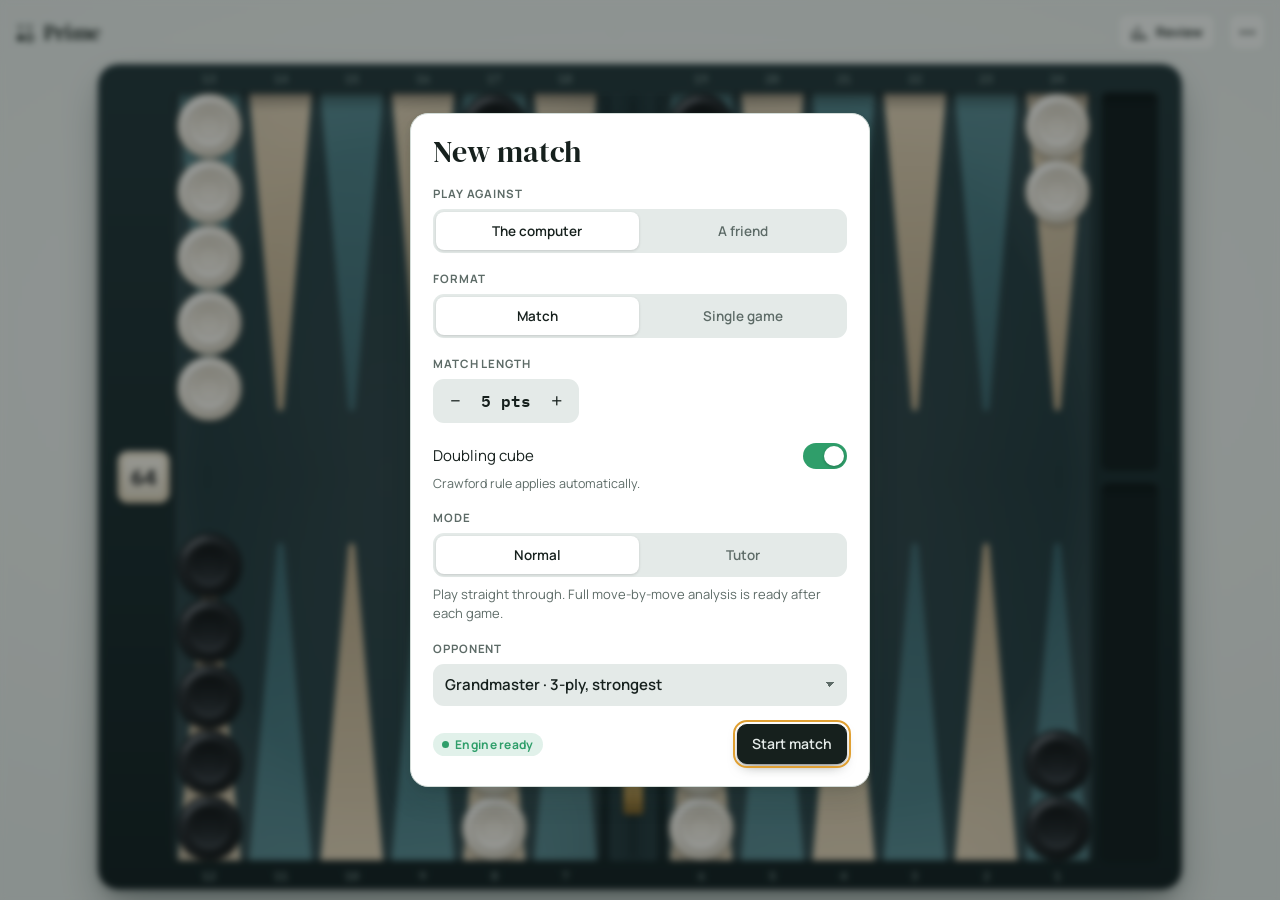
==== index.html @ 34940a72 "Installable, offline app: manifest, icons and a service worker The GitHub Pages site can be added to" ====
<!doctype html><html lang="en"><head><meta charset="utf-8"><meta name="viewport" content="width=device-width, initial-scale=1, viewport-fit=cover"><meta name="apple-mobile-web-app-capable" content="yes"><meta name="mobile-web-app-capable" content="yes"><style>:root{color-scheme:light;padding-top:env(safe-area-inset-top,0px);padding-bottom:env(safe-area-inset-bottom,0px)}body{margin:0;font:14px system-ui}img{max-width:100%}[hidden]{display:none!important}</style><link rel="manifest" href="manifest.webmanifest"><link rel="apple-touch-icon" href="icons/apple-touch-icon.png"><meta name="apple-mobile-web-app-title" content="Prime"><script>if ("serviceWorker" in navigator && (location.protocol === "https:" || location.hostname === "localhost")) addEventListener("load", function () { var first = !navigator.serviceWorker.controller; navigator.serviceWorker.register("sw.js").then(function (reg) { if (!first) return; var w = reg.installing || reg.waiting; if (!w) return; w.addEventListener("statechange", function () { if (w.state === "activated" && window.UI && UI.toast) UI.toast("Ready to play offline"); }); }).catch(function () {}); });</script><title>Prime Backgammon</title>
<meta name="theme-color" content="#172427">
<link rel="preconnect" href="https://fonts.googleapis.com">
<link rel="preconnect" href="https://fonts.gstatic.com" crossorigin>
<link rel="stylesheet" href="https://fonts.googleapis.com/css2?family=DM+Serif+Display&family=IBM+Plex+Mono:wght@400;500;600&family=Manrope:wght@400;500;600;700;800&display=swap">
<style>
/* Layout: one full-height screen; a slim top bar and the board filling every remaining pixel.
   Board is an SVG with its own fixed palette (same in both themes); the chrome follows the theme. */
:root {
  --bg: #e4eae8;
  --bg-hi: #f4f7f6;
  --surface: #f7f9f8;
  --surface-2: #ffffff;
  --fg: #16201d;
  --muted: #5d6b67;
  --line: #d3dcd8;
  --accent: #e0a033;
  --accent-ink: #1b1406;
  --good: #2f9e6a;
  --doubtful: #c9a227;
  --error: #e07a2e;
  --blunder: #d64538;
  --luck-good: #2f9e6a;
  --luck-bad: #c2493e;
  --shadow: 0 10px 30px rgba(20, 35, 30, .14), 0 2px 6px rgba(20, 35, 30, .08);
  --scrim: rgba(12, 20, 18, .42);

  /* board (theme-independent) */
  --frame: #172427;
  --field: #22363b;
  --pt-a: #3d6870;
  --pt-b: #cdb99c;
  --chk-light: #f2efe9;
  --chk-light-rim: #b9b3a8;
  --chk-dark: #1a1d21;
  --chk-dark-rim: #4a5058;
  --board-text: #8fa6a4;

  --font-ui: "Manrope", "Segoe UI", system-ui, -apple-system, sans-serif;
  --font-num: "IBM Plex Mono", ui-monospace, "SF Mono", Consolas, monospace;
  --font-display: "DM Serif Display", Georgia, "Times New Roman", serif;
  --r: 12px;
  --spring: cubic-bezier(.2, 1.25, .35, 1);
  --out: cubic-bezier(.2, .8, .2, 1);
  --board-shadow: 0 1px 0 rgba(255, 255, 255, .5), 0 18px 40px -8px rgba(12, 28, 26, .42), 0 4px 10px rgba(12, 28, 26, .2);
}
@media (prefers-color-scheme: dark) {
  :root:not([data-theme="light"]) {
    --bg: #090e0d; --bg-hi: #162120; --surface: #151d1b; --surface-2: #1b2522; --fg: #e3eae7; --muted: #92a29d; --line: #2a3633;
    --board-shadow: 0 0 0 1px rgba(255, 255, 255, .05), 0 22px 50px -10px rgba(0, 0, 0, .7), 0 4px 12px rgba(0, 0, 0, .4);
    --shadow: 0 10px 30px rgba(0, 0, 0, .45), 0 2px 6px rgba(0, 0, 0, .3); --scrim: rgba(0, 0, 0, .55);
    --good: #45c088; --doubtful: #e0bd3c; --error: #f08f45; --blunder: #f0645a;
    color-scheme: dark;
  }
}
:root[data-theme="dark"] {
  --bg: #090e0d; --bg-hi: #162120; --surface: #151d1b; --surface-2: #1b2522; --fg: #e3eae7; --muted: #92a29d; --line: #2a3633;
  --board-shadow: 0 0 0 1px rgba(255, 255, 255, .05), 0 22px 50px -10px rgba(0, 0, 0, .7), 0 4px 12px rgba(0, 0, 0, .4);
  --shadow: 0 10px 30px rgba(0, 0, 0, .45), 0 2px 6px rgba(0, 0, 0, .3); --scrim: rgba(0, 0, 0, .55);
  --good: #45c088; --doubtful: #e0bd3c; --error: #f08f45; --blunder: #f0645a;
  color-scheme: dark;
}

html, body { height: 100%; }
body { background: var(--bg) radial-gradient(120% 85% at 50% 38%, var(--bg-hi) 0%, var(--bg) 78%) no-repeat; color: var(--fg); font-family: var(--font-ui); font-size: 15px; overflow: hidden; -webkit-tap-highlight-color: transparent; }
button { font: inherit; color: inherit; touch-action: manipulation; }
.num { font-family: var(--font-num); font-variant-numeric: tabular-nums; }

#app { height: 100%; display: flex; flex-direction: column; }

/* ---------- top bar ---------- */
.topbar {
  flex: 0 0 auto; display: flex; align-items: center; gap: 12px;
  padding-inline: max(14px, env(safe-area-inset-left, 0px)) max(14px, env(safe-area-inset-right, 0px));
  padding-block: 8px; min-height: 48px;
}
.brand { font-family: var(--font-display); font-size: 21px; letter-spacing: .2px; line-height: 1; display: flex; align-items: center; gap: 8px; white-space: nowrap; }
.brand svg { width: 22px; height: 22px; }
.matchinfo { color: var(--muted); font-size: 13px; white-space: nowrap; overflow: hidden; text-overflow: ellipsis; min-width: 0; }
.spacer { flex: 1; }
.score {
  display: flex; align-items: center; gap: 2px; background: var(--surface); border: 1px solid var(--line);
  border-radius: 999px; padding: 3px; font-size: 13px; white-space: nowrap;
}
.score .side { display: flex; align-items: center; gap: 7px; padding: 4px 10px; border-radius: 999px; transition: background .25s, box-shadow .25s, color .25s; color: var(--muted); }
.score .side.turn { background: var(--surface-2); box-shadow: 0 1px 3px rgba(0,0,0,.14), 0 0 0 1px color-mix(in srgb, var(--accent) 55%, transparent); color: var(--fg); }
.score .dot { width: 11px; height: 11px; border-radius: 50%; box-shadow: 0 0 0 1.5px color-mix(in srgb, var(--muted) 70%, transparent); transition: transform .3s var(--spring); }
.score .side.turn .dot { transform: scale(1.2); }
.score .pts { font-family: var(--font-num); font-weight: 600; font-size: 15px; color: var(--fg); display: inline-block; }
.score .pts.bump { animation: bump .7s var(--spring); }
@keyframes bump { 0% { transform: scale(1); } 30% { transform: scale(1.9); color: var(--accent); } 100% { transform: scale(1); } }
.score .len { color: var(--muted); font-size: 11.5px; padding-inline: 4px; }
.iconbtn {
  width: 38px; height: 38px; display: inline-grid; place-items: center; border-radius: 10px; border: 1px solid var(--line);
  background: var(--surface); cursor: pointer; flex: 0 0 auto; transition: transform .12s var(--out), background .15s, box-shadow .15s;
}
.iconbtn:hover { background: var(--surface-2); box-shadow: 0 2px 8px rgba(0,0,0,.08); }
.iconbtn:active { transform: scale(.93); }
.iconbtn svg { width: 19px; height: 19px; stroke: currentColor; fill: none; stroke-width: 1.8; stroke-linecap: round; stroke-linejoin: round; }
.iconbtn.labelled { width: auto; padding-inline: 12px; gap: 7px; display: inline-flex; align-items: center; font-weight: 600; font-size: 13.5px; }
:focus-visible { outline: 2.5px solid var(--accent); outline-offset: 2px; }

/* ---------- stage / board ---------- */
.stage {
  flex: 1 1 auto; min-height: 0; position: relative; display: grid; place-items: center;
  padding-inline: max(10px, env(safe-area-inset-left, 0px)) max(10px, env(safe-area-inset-right, 0px));
  padding-block: 0 max(10px, env(safe-area-inset-bottom, 0px));
}
.boardbox { position: relative; width: 100%; height: 100%; display: grid; place-items: center; min-height: 0; }
#board { display: block; max-width: 100%; max-height: 100%; width: auto; height: auto; touch-action: none; user-select: none; -webkit-user-select: none; box-shadow: var(--board-shadow); border-radius: 10px; }
#board text { font-family: var(--font-ui); }
#board .ptnum { font-family: var(--font-num); font-size: 11px; fill: var(--board-text); }
#board .chk { cursor: default; }
#board .chk.can { cursor: grab; }
#board .chk .disc { transition: transform .14s var(--out); }
@media (hover: hover) { #board .chk.can:hover .disc { transform: scale(1.05); } }
#board .chk.dragging { cursor: grabbing; }
#board .chk.dragging .disc { transition: none; transform: none; }
#board .btn { cursor: pointer; }
#board .btn .bi { transition: transform .1s var(--out); }
#board .btn:active .bi { transform: scale(.94); }
#board .btn .bi.in { animation: btnIn .26s var(--spring) backwards; }
@keyframes btnIn { from { transform: scale(.82); opacity: 0; } to { transform: none; opacity: 1; } }
#board .die { transition: opacity .2s; }
/* half (or all) of a die being spent: the bright copy sinks away over the dimmed one */
.spend { animation: spend .34s cubic-bezier(.3,.7,.4,1) forwards; }
@keyframes spend { from { opacity: 1; } to { opacity: 0; } }
@media (prefers-reduced-motion: reduce) { .spend { animation: none; opacity: 0; } }
#board .dst { animation: dstIn .16s ease-out backwards; }
#board .dst .spot { animation: spot 1.1s ease-in-out infinite; }
#board .dst.hot .glow, #board rect.dst.hot { fill: rgba(242, 184, 75, .42); }
#board .dst.hot .spot { fill: rgba(242, 184, 75, .5); stroke-dasharray: 0; animation: none; }
@keyframes dstIn { from { opacity: 0; } to { opacity: 1; } }
@keyframes spot { 0%, 100% { stroke-opacity: 1; } 50% { stroke-opacity: .45; } }
#board .spill { animation: btnIn .22s var(--out) backwards; }
#board .sdot { animation: sdot .9s ease-in-out infinite; }
@keyframes sdot { 0%, 60%, 100% { transform: translateY(0); opacity: .45; } 30% { transform: translateY(-4px); opacity: 1; } }
#board .btn:focus-visible { outline: none; }
#board .btn:focus-visible rect { stroke: var(--accent); stroke-width: 3; }
#board .hint { pointer-events: none; }
#board .dest { cursor: pointer; }

/* ---------- tutor banner (sits in the board's middle strip) ---------- */
.tutor {
  position: absolute; left: 50%; top: 50%; transform: translate(-50%, -50%); z-index: 5;
  width: min(760px, calc(100% - 24px)); background: color-mix(in srgb, var(--surface-2) 94%, transparent); color: var(--fg); border-radius: 14px;
  box-shadow: var(--shadow); padding: 10px 12px; display: grid; grid-template-columns: 1fr auto; align-items: center; gap: 6px 14px; border: 1px solid var(--line);
  backdrop-filter: blur(6px); -webkit-backdrop-filter: blur(6px);
  animation: rise .16s ease-out;
}
@keyframes rise { from { transform: translate(-50%, calc(-50% + 8px)); opacity: 0; } to { transform: translate(-50%, -50%); opacity: 1; } }
.tutor .thead { display: flex; align-items: center; gap: 8px; flex-wrap: wrap; min-width: 0; }
.tutor .title { font-weight: 700; font-size: 14.5px; }
.tutor .tmsg { color: var(--muted); font-size: 13px; line-height: 1.4; grid-column: 1; min-width: 0; }
.tutor .tmsg b { color: var(--fg); font-weight: 600; }
.tutor .actions { display: flex; gap: 6px; flex-wrap: wrap; justify-content: flex-end; grid-column: 2; grid-row: 1 / span 2; }
.tutor .actions .btnx { min-height: 36px; padding: 7px 12px; font-size: 13.5px; }
#app.portrait .tutor { top: auto; bottom: 8px; transform: translateX(-50%); grid-template-columns: 1fr; }
#app.portrait .tutor .actions { grid-column: 1; grid-row: auto; justify-content: flex-start; }
@media (max-width: 700px) {
  .tutor { grid-template-columns: 1fr; top: auto; bottom: 8px; transform: translateX(-50%); }
  @keyframes rise { from { opacity: 0; } to { opacity: 1; } }
  .tutor .actions { grid-column: 1; grid-row: auto; justify-content: flex-start; }
}

.chip { display: inline-flex; align-items: center; gap: 6px; border-radius: 999px; padding: 3px 9px; font-size: 12px; font-weight: 700; letter-spacing: .3px; white-space: nowrap; }
.chip::before { content: ""; width: 7px; height: 7px; border-radius: 50%; background: currentColor; }
.chip.good { color: var(--good); background: color-mix(in srgb, var(--good) 14%, transparent); }
.chip.best { color: var(--good); background: color-mix(in srgb, var(--good) 14%, transparent); }
.chip.doubtful { color: var(--doubtful); background: color-mix(in srgb, var(--doubtful) 16%, transparent); }
.chip.error { color: var(--error); background: color-mix(in srgb, var(--error) 15%, transparent); }
.chip.blunder { color: var(--blunder); background: color-mix(in srgb, var(--blunder) 14%, transparent); }
.chip.plain { color: var(--muted); background: color-mix(in srgb, var(--muted) 12%, transparent); }
.chip.plain::before { display: none; }

.btnx {
  border: 1px solid var(--line); background: var(--surface); border-radius: 10px; padding: 9px 14px; cursor: pointer;
  font-weight: 600; font-size: 14px; display: inline-flex; align-items: center; gap: 7px; min-height: 40px;
  transition: transform .12s var(--out), background .15s, box-shadow .15s, opacity .15s;
}
.btnx:hover { background: var(--bg); }
.btnx:active { transform: scale(.96); }
.btnx.primary { background: var(--fg); color: var(--bg); border-color: var(--fg); box-shadow: 0 1px 2px rgba(0,0,0,.2), 0 6px 14px -6px color-mix(in srgb, var(--fg) 60%, transparent); }
.btnx.primary:hover { background: color-mix(in srgb, var(--fg) 88%, var(--bg)); }
.btnx.accent { background: linear-gradient(#f0b548, #dd9b2c); color: var(--accent-ink); border-color: #d2912a; box-shadow: 0 1px 2px rgba(0,0,0,.18), 0 6px 14px -6px rgba(224, 160, 51, .8), inset 0 1px 0 rgba(255,255,255,.45); }
.btnx.accent:hover { background: linear-gradient(#f4bd57, #e2a236); }
.btnx[disabled] { opacity: .45; cursor: default; transform: none; }

/* ---------- portrait action bar ---------- */
.actbar { position: absolute; left: 50%; bottom: 10px; transform: translateX(-50%); width: min(520px, calc(100% - 16px)); display: flex; gap: 12px; justify-content: center; z-index: 4; }
.actbar .btnx { min-height: 54px; font-size: 17px; flex: 0 1 160px; justify-content: center; border-radius: 14px; }
.actbar .btnx.in { animation: barIn .28s var(--spring) backwards; }
@keyframes barIn { from { transform: translateY(8px) scale(.92); opacity: 0; } to { transform: none; opacity: 1; } }
.dicebtn .d { display: inline-flex; filter: drop-shadow(0 2px 3px rgba(0,0,0,.18)); transition: opacity .2s; }
.dicebtn .d svg { display: block; }
.dicebtn.rolling .d { animation: tumble .32s linear infinite; }
.dicebtn.rolling .d:last-child { animation-duration: .27s; animation-direction: reverse; }
.dicebtn.landed .d { animation: land .34s var(--spring) backwards; }
.dicebtn.landed .d:last-child { animation-delay: .05s; }
.dicebtn:active .d { transform: scale(.94); }
@keyframes tumble { 0% { transform: rotate(0) scale(1.08); } 50% { transform: rotate(180deg) scale(.94) translateY(-3px); } 100% { transform: rotate(360deg) scale(1.08); } }
@keyframes land { from { transform: scale(1.3) rotate(-14deg); } to { transform: none; } }
.actbar .btnx.split { margin-right: auto; }

/* ---------- toast ---------- */
.toast {
  position: absolute; left: 50%; top: 10px; transform: translate(-50%, -10px) scale(.96); z-index: 6; pointer-events: none;
  background: color-mix(in srgb, var(--fg) 92%, transparent); color: var(--bg); padding: 9px 16px; border-radius: 999px; font-size: 13.5px; font-weight: 600;
  box-shadow: 0 8px 22px -6px rgba(0,0,0,.4);
  opacity: 0; transition: opacity .2s, transform .28s var(--spring); white-space: nowrap; max-width: calc(100% - 24px); overflow: hidden; text-overflow: ellipsis;
}
.toast.show { opacity: 1; transform: translate(-50%, 0) scale(1); }

/* ---------- overlays ---------- */
.scrim { position: fixed; inset: 0; background: var(--scrim); z-index: 20; display: grid; place-items: center; padding: 12px; animation: fade .18s ease-out; backdrop-filter: blur(3px); -webkit-backdrop-filter: blur(3px); }
.scrim > .card { animation: cardIn .34s var(--spring) backwards; }
.scrim.swap { animation: none; }                 /* one card replacing another: no flash of the board between */
.scrim.swap > .card { animation: cardSwap .22s var(--out) backwards; }
.scrim.out { animation: fadeOut .16s ease-in forwards; pointer-events: none; z-index: 19; }
.scrim.out > .card { animation: cardOut .16s ease-in forwards; }
@keyframes fade { from { opacity: 0; } to { opacity: 1; } }
@keyframes fadeOut { to { opacity: 0; } }
@keyframes cardIn { from { transform: translateY(18px) scale(.95); opacity: 0; } to { transform: none; opacity: 1; } }
@keyframes cardSwap { from { transform: scale(.975); opacity: .4; } to { transform: none; opacity: 1; } }
@keyframes cardOut { to { transform: translateY(8px) scale(.97); opacity: 0; } }
.card {
  background: var(--surface-2); border-radius: 18px; box-shadow: var(--shadow); width: min(460px, 100%);
  box-sizing: border-box; max-height: calc(100dvh - 24px); overflow: auto; overscroll-behavior: contain; -webkit-overflow-scrolling: touch; touch-action: pan-y; padding: 22px; display: grid; gap: 18px; border: 1px solid var(--line);
}
.card h2 { font-family: var(--font-display); font-weight: 400; font-size: 30px; line-height: 1.05; margin: 0; text-wrap: balance; }
.card .sub { color: var(--muted); margin: -10px 0 0; font-size: 14px; line-height: 1.45; }
.field { display: grid; gap: 8px; min-width: 0; }
.field > * { min-width: 0; }
.field select.sel { width: 100%; max-width: 100%; text-overflow: ellipsis; }
.field > .lab { font-size: 11.5px; font-weight: 700; letter-spacing: .9px; text-transform: uppercase; color: var(--muted); }
.seg { display: flex; background: var(--bg); border-radius: 11px; padding: 3px; gap: 3px; flex-wrap: wrap; }
.seg button { flex: 1 1 0; border: 0; background: transparent; border-radius: 8px; padding: 8px 10px; cursor: pointer; font-weight: 600; font-size: 13.5px; color: var(--muted); min-height: 38px; white-space: nowrap; transition: background .18s, color .18s, box-shadow .18s, transform .1s; }
.seg button:active { transform: scale(.97); }
.seg button[aria-pressed="true"] { background: var(--surface-2); color: var(--fg); box-shadow: 0 1px 3px rgba(0,0,0,.14); }
.row { display: flex; align-items: center; gap: 10px; flex-wrap: wrap; }
.stepper { display: inline-flex; align-items: center; background: var(--bg); border-radius: 11px; padding: 3px; }
.stepper button { width: 38px; height: 38px; border: 0; background: transparent; border-radius: 8px; cursor: pointer; font-size: 20px; line-height: 1; }
.stepper button:hover { background: var(--surface-2); }
.stepper output { min-width: 64px; text-align: center; font-family: var(--font-num); font-weight: 600; font-size: 16px; }
.toggle { display: flex; align-items: center; justify-content: space-between; gap: 14px; cursor: pointer; padding-block: 2px; }
.toggle .t { display: grid; gap: 2px; }
.toggle .t small { color: var(--muted); font-size: 12.5px; }
.switch { position: relative; width: 44px; height: 26px; flex: 0 0 auto; }
.switch input { position: absolute; opacity: 0; inset: 0; margin: 0; cursor: pointer; }
.switch span { position: absolute; inset: 0; background: var(--line); border-radius: 999px; transition: background .2s; pointer-events: none; }
.switch span::after { content: ""; position: absolute; left: 3px; top: 3px; width: 20px; height: 20px; border-radius: 50%; background: #fff; transition: transform .26s var(--spring); box-shadow: 0 1px 3px rgba(0,0,0,.25); }
.switch input:checked + span { background: var(--good); }
.switch input:checked + span::after { transform: translateX(18px); }
.switch input:focus-visible + span { outline: 2.5px solid var(--accent); outline-offset: 2px; }
select.sel { appearance: none; background: var(--bg); border: 0; border-radius: 11px; padding: 10px 34px 10px 12px; font: inherit; font-weight: 600; color: var(--fg); cursor: pointer; background-image: linear-gradient(45deg, transparent 50%, var(--muted) 50%), linear-gradient(135deg, var(--muted) 50%, transparent 50%); background-position: calc(100% - 17px) 50%, calc(100% - 12px) 50%; background-size: 5px 5px; background-repeat: no-repeat; min-height: 42px; }
.rmnote { background: var(--bg); border-radius: 12px; padding: 10px 12px; font-size: 14px; }
.hr { height: 1px; background: var(--line); }
.list { display: grid; gap: 6px; }
.histitem { display: flex; align-items: center; gap: 10px; padding: 10px 12px; border-radius: 10px; background: var(--bg); cursor: pointer; border: 0; text-align: left; width: 100%; transition: background .15s, transform .12s var(--out); }
.histitem:hover { background: var(--line); }
.histitem:active { transform: scale(.985); }
.histitem[disabled]:active { transform: none; }
.histitem[disabled] { opacity: .45; cursor: default; }
.histitem[disabled]:hover { background: var(--bg); }
.histitem .grow { flex: 1; min-width: 0; display: grid; gap: 2px; }
.histitem .grow span:last-child { color: var(--muted); font-size: 12.5px; }

.menu {
  position: fixed; z-index: 30; background: var(--surface-2); border-radius: 14px; box-shadow: var(--shadow); border: 1px solid var(--line);
  padding: 6px; display: grid; min-width: 220px; overflow: auto; overscroll-behavior: contain;
  animation: menuIn .2s var(--spring) backwards; transform-origin: var(--mo, 100% 0);
}
@keyframes menuIn { from { transform: scale(.9); opacity: 0; } to { transform: none; opacity: 1; } }
.menu button { border: 0; background: transparent; text-align: left; padding: 11px 12px; border-radius: 9px; cursor: pointer; font-weight: 600; font-size: 14px; display: flex; gap: 10px; align-items: center; transition: background .12s; }
.menu button:hover, .menu button:focus-visible { background: var(--bg); }
.menu button svg { width: 17px; height: 17px; stroke: currentColor; fill: none; stroke-width: 1.8; stroke-linecap: round; stroke-linejoin: round; color: var(--muted); }
.menu .sep { height: 1px; background: var(--line); margin: 5px 6px; }

/* ---------- review ---------- */
.review { position: fixed; inset: 0; z-index: 15; background: var(--bg); display: flex; flex-direction: column; animation: revIn .26s var(--out); overflow: hidden; }
@keyframes revIn { from { opacity: 0; transform: translateY(10px); } to { opacity: 1; transform: none; } }
.review .muted { color: var(--muted); }
.review .num { font-family: var(--font-num); font-variant-numeric: tabular-nums; }
/* header: back · games · whose · which · stats */
.rvh { flex: 0 0 auto; display: flex; flex-wrap: wrap; align-items: center; gap: 8px 10px; background: var(--surface); border-bottom: 1px solid var(--line);
  padding: calc(8px + env(safe-area-inset-top, 0px)) max(12px, env(safe-area-inset-right, 0px)) 8px max(12px, env(safe-area-inset-left, 0px)); }
.rvh h1 { font-family: var(--font-display); font-weight: 400; font-size: 22px; margin: 0; }
.rvh .spacer { flex: 1 1 0; order: 7; }
.rvh .loading { gap: 6px; font-size: 12.5px; }
.rvh .who { order: 5; } .rvh .bands { order: 6; } .rvh #rvStatsBtn { order: 8; } .rvh #rvExportBtn { order: 8; }
select.sel.sm { min-height: 38px; padding-block: 7px; font-size: 13.5px; min-width: 0; max-width: 150px; }
.seg.sm { flex-wrap: nowrap; flex: 0 0 auto; }
.seg.sm button { flex: 0 0 auto; min-height: 36px; padding: 6px 12px; font-size: 13px; max-width: 110px; overflow: hidden; text-overflow: ellipsis; }
.bands { display: flex; gap: 3px; flex: 0 1 470px; min-width: 0; background: var(--bg); border-radius: 11px; padding: 3px; }
.bands button { flex: 1 1 0; min-width: 0; border: 0; background: transparent; border-radius: 8px; padding: 3px 4px; display: flex; flex-direction: column; align-items: center; justify-content: center; min-height: 40px; cursor: pointer; color: var(--muted); line-height: 1.15; }
.bands .n { font-family: var(--font-num); font-weight: 600; font-size: 15px; color: var(--fg); }
.bands .l { font-size: 11px; font-weight: 700; white-space: nowrap; overflow: hidden; text-overflow: ellipsis; max-width: 100%; }
.bands .b-good .n { color: var(--good); } .bands .b-doubtful .n { color: var(--doubtful); } .bands .b-error .n { color: var(--error); } .bands .b-blunder .n { color: var(--blunder); }
.bands button[aria-pressed="true"] { background: var(--surface-2); color: var(--fg); box-shadow: 0 1px 3px rgba(0,0,0,.16); }
@media (max-width: 899px) { .rvh .bands { flex: 1 1 100%; order: 9; } }
@media (max-width: 480px) { .rvh h1, .rvh .lt { display: none; } .rvh .iconbtn.labelled { width: 38px; padding: 0; justify-content: center; } .seg.sm button { padding: 6px 9px; max-width: 76px; } }

/* main area. Phones held upright: board, decision card, then the other moves scrolling underneath */
.rv-main { flex: 1 1 auto; min-height: 0; display: grid; gap: 8px; grid-template-columns: minmax(0, 1fr); grid-template-rows: auto auto minmax(0, 1fr); grid-template-areas: "board" "card" "more";
  padding: 8px max(8px, env(safe-area-inset-right, 0px)) 0 max(8px, env(safe-area-inset-left, 0px)); }
.rvboard { grid-area: board; min-height: 0; min-width: 0; touch-action: pan-y; }
.rvboard .mini { box-sizing: border-box; width: 100%; aspect-ratio: 974 / 732; max-height: 40dvh; margin-inline: auto; }
.rvboard .mini svg { width: 100%; height: 100%; display: block; }
.dcard { grid-area: card; background: var(--surface-2); border-radius: 16px; padding: 11px 12px 10px; display: grid; gap: 5px; min-width: 0; box-shadow: 0 1px 2px rgba(0,0,0,.06), 0 6px 18px rgba(0,0,0,.06); }
.dc-top { display: flex; align-items: center; gap: 8px; font-size: 15px; min-width: 0; }
.dc-top .who { white-space: nowrap; overflow: hidden; text-overflow: ellipsis; }
.dc-top .grow { flex: 1; }
.pd { width: 12px; height: 12px; border-radius: 50%; flex: 0 0 auto; box-shadow: inset 0 0 0 1.5px rgba(0,0,0,.25); }
.verdict { font-weight: 800; font-size: 12.5px; padding: 3px 10px; border-radius: 999px; white-space: nowrap; }
.verdict.good { color: var(--good); background: color-mix(in srgb, var(--good) 14%, transparent); }
.verdict.doubtful { color: var(--doubtful); background: color-mix(in srgb, var(--doubtful) 16%, transparent); }
.verdict.error { color: var(--error); background: color-mix(in srgb, var(--error) 15%, transparent); }
.verdict.blunder { color: #fff; background: var(--blunder); }
.verdict.plain { color: var(--muted); background: color-mix(in srgb, var(--muted) 12%, transparent); }
.dcard .loss { font-size: 13px; color: var(--muted); }
.dc-sub { color: var(--muted); font-size: 12px; padding-left: 20px; margin-top: -3px; }
.dc-lines { display: grid; gap: 2px; padding-left: 20px; }
.ln { display: flex; gap: 10px; align-items: baseline; font-size: 14.5px; min-width: 0; }
.ln .k { flex: 0 0 56px; font-weight: 800; font-size: 11px; text-transform: uppercase; letter-spacing: .6px; }
.ln .k.amber { color: #d08a1f; } .ln .k.green { color: var(--good); }
.ln .mv { overflow: hidden; text-overflow: ellipsis; white-space: nowrap; }
.dc-empty { color: var(--muted); font-size: 14px; padding: 6px 2px; }
.lk { font-size: 11px; font-weight: 700; padding: 2px 7px; border-radius: 6px; white-space: nowrap; }
.lk.up { color: var(--luck-good); background: color-mix(in srgb, var(--luck-good) 14%, transparent); }
.lk.down { color: var(--luck-bad); background: color-mix(in srgb, var(--luck-bad) 14%, transparent); }
.rvnav { display: flex; gap: 8px; margin-top: 5px; }
.navbtn { flex: 0 0 auto; display: inline-flex; align-items: center; gap: 2px; height: 44px; padding: 0 16px 0 10px; border-radius: 12px; border: 0; background: var(--fg); color: var(--bg); font-weight: 700; font-size: 14px; cursor: pointer; }
.navbtn.next { padding: 0 10px 0 16px; }
.navbtn.next svg { transform: scaleX(-1); }
.navbtn svg { width: 20px; height: 20px; stroke: currentColor; fill: none; stroke-width: 2.4; stroke-linecap: round; stroke-linejoin: round; }
.navbtn { transition: transform .1s var(--out), opacity .15s; }
.navbtn:active { transform: scale(.95); }
.navbtn[disabled] { opacity: .22; cursor: default; transform: none; }
.navpos { flex: 1; min-width: 0; border: 0; background: var(--bg); border-radius: 12px; font-size: 13px; color: var(--muted); cursor: pointer; white-space: nowrap; overflow: hidden; text-overflow: ellipsis; padding: 0 8px; }
.navpos b { color: var(--fg); font-weight: 600; }
.rvmore { grid-area: more; overflow: auto; min-height: 0; overscroll-behavior: contain; -webkit-overflow-scrolling: touch; padding-bottom: max(10px, env(safe-area-inset-bottom, 0px)); }
.more-h { display: flex; justify-content: space-between; gap: 10px; align-items: baseline; flex-wrap: wrap; padding: 8px 4px 6px; font-weight: 800; font-size: 11px; text-transform: uppercase; letter-spacing: .7px; color: var(--muted); }
.more-h .muted { text-transform: none; letter-spacing: 0; font-weight: 600; font-size: 12px; }
.linkbtn { border: 0; background: none; color: var(--fg); font: inherit; font-weight: 700; padding: 0; cursor: pointer; text-decoration: underline; text-underline-offset: 2px; }
.cands { display: grid; gap: 4px; }
.cand { display: grid; grid-template-columns: 20px minmax(0, 1fr) auto; gap: 10px; align-items: center; text-align: left; width: 100%; background: var(--surface); border-radius: 12px; padding: 8px 12px; cursor: pointer; border: 1.5px solid transparent; color: inherit; font: inherit; }
.cand { transition: border-color .15s, background .15s; }
.cand:hover { border-color: var(--line); }
.cand.on { border-color: var(--good); }
.cand.played { background: color-mix(in srgb, var(--accent) 14%, var(--surface)); }
.cand .rk { color: var(--muted); font-size: 12px; }
.cand .cm { display: grid; gap: 1px; min-width: 0; }
.cand .mv { font-size: 14px; white-space: nowrap; overflow: hidden; text-overflow: ellipsis; }
.cand .tag { margin-left: 8px; font: 800 10px var(--font-ui); color: #b9761a; text-transform: uppercase; letter-spacing: .5px; }
.cand .wl { font-size: 11px; color: var(--muted); white-space: nowrap; overflow: hidden; text-overflow: ellipsis; }
.cand .eq { text-align: right; font-size: 14px; display: grid; }
.cand .eq small { font-size: 11.5px; color: var(--muted); }
.cand:first-child .eq small { color: var(--good); font-family: var(--font-ui); font-weight: 700; }
.hint { font-size: 12px; padding: 8px 4px; }
.cubebox { display: grid; gap: 4px; }
.crow { display: flex; justify-content: space-between; background: var(--surface); padding: 10px 12px; border-radius: 12px; font-size: 14px; border: 1.5px solid transparent; }
.crow.best { color: var(--good); font-weight: 700; border-color: var(--good); }
.pad { padding: 12px; }
.small { font-size: 12px; line-height: 1.5; }

/* the move list and the stats slide up as sheets */
.rvlist, .rvstats, .rvexport { position: fixed; left: 0; right: 0; bottom: 0; top: 16%; z-index: 17; background: var(--surface-2); border-radius: 20px 20px 0 0; box-shadow: var(--shadow);
  display: flex; flex-direction: column; transform: translateY(104%); visibility: hidden; transition: transform .22s ease, visibility 0s .22s; }
.review[data-sheet="list"] .rvlist, .review[data-sheet="stats"] .rvstats, .review[data-sheet="export"] .rvexport { transform: none; visibility: visible; transition: transform .22s ease; }
.rvscrim { position: fixed; inset: 0; z-index: 16; background: var(--scrim); opacity: 0; pointer-events: none; transition: opacity .2s; }
.review[data-sheet="list"] .rvscrim, .review[data-sheet="stats"] .rvscrim, .review[data-sheet="export"] .rvscrim { opacity: 1; pointer-events: auto; }
.sheet-h { display: flex; justify-content: space-between; align-items: center; padding: 10px 10px 6px 18px; font-size: 17px; flex: 0 0 auto; }
.sheet-b { flex: 1 1 auto; overflow: auto; min-height: 0; overscroll-behavior: contain; padding: 0 10px max(14px, env(safe-area-inset-bottom, 0px)); }
@media (min-width: 700px) {
  .rvlist, .rvstats, .rvexport { top: 0; left: auto; width: 420px; border-radius: 20px 0 0 20px; transform: translateX(104%); }
}
/* move list rows */
.mrow { display: grid; grid-template-columns: 26px 12px 28px minmax(0, 1fr) auto; align-items: center; gap: 8px; padding: 10px 8px; border-radius: 10px; cursor: pointer; border: 0; background: transparent; width: 100%; text-align: left; font-size: 14px; color: inherit; }
.mrow:hover { background: var(--bg); }
.mrow[aria-current="true"] { background: color-mix(in srgb, var(--accent) 20%, transparent); }
.mrow .no { color: var(--muted); font-size: 12px; }
.mrow .dice { font-weight: 600; font-size: 13px; }
.mrow .mv { min-width: 0; overflow: hidden; text-overflow: ellipsis; white-space: nowrap; font-size: 13.5px; }
.mrow .right { display: flex; align-items: center; gap: 8px; }
.mrow .loss { font-size: 12px; color: var(--muted); }
.mrow .bd { width: 10px; height: 10px; border-radius: 50%; background: var(--good); }
.mrow .bd.doubtful { background: var(--doubtful); } .mrow .bd.error { background: var(--error); } .mrow .bd.blunder { background: var(--blunder); }
.mrow .sm { font-size: 12px; }
.gamesep { font-size: 11px; font-weight: 800; letter-spacing: .8px; text-transform: uppercase; color: var(--muted); padding: 14px 8px 4px; display: flex; justify-content: space-between; gap: 8px; }
/* stats sheet */
.prhead { display: grid; grid-template-columns: 1fr auto 1fr; align-items: center; gap: 8px; padding: 6px 4px 14px; text-align: center; }
.prhead .who { display: inline-flex; align-items: center; gap: 7px; font-weight: 700; font-size: 14px; }
.prhead .big { font-size: 40px; font-weight: 600; line-height: 1.05; letter-spacing: -1px; margin-top: 4px; }
.prhead .lbl { font-size: 12.5px; color: var(--muted); font-weight: 700; }
.prhead .vs { font-size: 11px; font-weight: 800; color: var(--muted); letter-spacing: .8px; }
.cmp { display: grid; grid-template-columns: 1fr auto 1fr; border-top: 1px solid var(--line); }
.cmp > span { padding: 9px 6px; border-bottom: 1px solid var(--line); font-size: 14px; }
.cmp > span:nth-child(3n+1) { text-align: left; } .cmp > span:nth-child(3n) { text-align: right; }
.cmp .l { text-align: center; color: var(--muted); font-size: 12.5px; font-weight: 600; }
.kv2 { display: grid; grid-template-columns: 1fr auto; gap: 8px 12px; padding: 14px 6px 4px; font-size: 14px; }
.kv2 span:nth-child(odd) { color: var(--muted); }
.kv2 span:nth-child(even) { text-align: right; }

/* side by side (laptops, tablets and phones on their side): board fills the height on the left */
@media (min-aspect-ratio: 1/1) and (min-width: 600px) {
  .rv-main { grid-template-columns: min(var(--bw, 60%), 64%) minmax(0, 1fr); grid-template-rows: auto minmax(0, 1fr); grid-template-areas: "board card" "board more"; padding-bottom: max(8px, env(safe-area-inset-bottom, 0px)); }
  .rvboard .mini { aspect-ratio: auto; max-height: none; height: 100%; }
}
/* big screens: the move list stays open as a column */
@media (min-aspect-ratio: 1/1) and (min-width: 1180px) and (min-height: 560px) {
  .rv-main { grid-template-columns: 330px min(var(--bw, 50%), calc(100% - 330px - 380px - 16px)) minmax(0, 1fr); grid-template-areas: "list board card" "list board more"; }
  .rvlist { position: static; width: auto; grid-area: list; grid-row: 1 / span 2; transform: none; visibility: visible; transition: none; border-radius: 16px; box-shadow: none; background: var(--surface); min-height: 0; }
  .rvlist .sheet-h [data-close] { display: none; }
  .review[data-sheet="list"] .rvscrim { opacity: 0; pointer-events: none; }
}
/* phones on their side: everything slimmer, header on one line */
@media (orientation: landscape) and (max-height: 520px) {
  .rvh { flex-wrap: nowrap; padding-block: max(5px, env(safe-area-inset-top, 0px)) 5px; gap: 6px; }
  .rvh h1, .rvh .lt { display: none; }
  .rvh .iconbtn.labelled { width: 38px; padding: 0; justify-content: center; }
  .rvh .bands { flex: 1 1 auto; order: 6; }
  .rvh .spacer { display: none; }
  .bands button { flex-direction: row; gap: 5px; min-height: 34px; }
  .bands .n { font-size: 13px; }
  .seg.sm button { min-height: 34px; padding: 4px 9px; }
  .rv-main { gap: 6px; padding-top: 6px; }
  .dcard { padding: 8px 10px; gap: 3px; }
  .navbtn { height: 38px; }
  .rvlist, .rvstats, .rvexport { top: 0; left: auto; width: min(420px, 70%); border-radius: 20px 0 0 20px; transform: translateX(104%); }
}
.stats { display: grid; grid-template-columns: 1fr 1fr; gap: 1px; background: var(--line); border-radius: 14px; overflow: hidden; border: 1px solid var(--line); flex: 0 0 auto; }
.stat { background: var(--surface); padding: 12px 14px; display: grid; gap: 8px; min-width: 0; }
.stat .who { display: flex; align-items: center; gap: 8px; font-weight: 700; font-size: 13px; }
.stat .who .dot { width: 11px; height: 11px; border-radius: 50%; box-shadow: inset 0 0 0 1.5px rgba(0,0,0,.25); }
.stat .pr { display: flex; align-items: baseline; gap: 8px; }
.stat .pr .big { font-family: var(--font-num); font-size: 30px; font-weight: 600; line-height: 1; letter-spacing: -.5px; }
.stat .pr .lbl { font-size: 12px; color: var(--muted); font-weight: 600; }
.stat .kv { display: grid; grid-template-columns: auto 1fr; gap: 3px 10px; font-size: 12.5px; }
.stat .kv span:nth-child(odd) { color: var(--muted); }
.stat .kv span:nth-child(even) { font-family: var(--font-num); text-align: right; }
.stat .rating { font-size: 12px; font-weight: 700; color: var(--muted); }
.empty { color: var(--muted); padding: 24px; text-align: center; font-size: 14px; line-height: 1.5; }
.loading { display: flex; align-items: center; gap: 10px; color: var(--muted); font-size: 13px; }
.spin { width: 16px; height: 16px; border-radius: 50%; border: 2px solid var(--line); border-top-color: var(--accent); animation: sp .8s linear infinite; }
@keyframes sp { to { transform: rotate(360deg); } }

@media (max-width: 560px) {
  .matchinfo { display: none; }
  .brand span { display: none; }
  .topbar { gap: 8px; }
  .iconbtn.labelled .lt { display: none; }
  .iconbtn.labelled { width: 38px; padding: 0; justify-content: center; }
  .score .side { padding: 4px 8px; }
}
@media (max-height: 460px) {
  .topbar { min-height: 40px; padding-block: 4px; }
  .iconbtn { width: 34px; height: 34px; }
  .matchinfo { display: none; }
}
@media (prefers-reduced-motion: reduce) {
  *, *::before, *::after { animation-duration: .01ms !important; animation-iteration-count: 1 !important; animation-delay: 0s !important; transition-duration: .01ms !important; }
}

/* ---------- portrait: board on top, big controls underneath ---------- */
.dicebtn { border: 0; background: transparent; padding: 0 4px; display: inline-flex; gap: 8px; cursor: pointer; color: var(--fg); }
#app.portrait .stage { padding-inline: env(safe-area-inset-left, 0px) env(safe-area-inset-right, 0px); }
#app.portrait .boardbox { display: flex; flex-direction: column; align-items: center; justify-content: center; gap: 10px; padding-top: 4px; }
#app.portrait #board { flex: 0 0 auto; }
#app.portrait .actbar { position: static; transform: none; width: 100%; max-width: 560px; min-height: 58px; display: flex; align-items: center; justify-content: space-between; gap: 8px; }
#app.portrait .actbar[hidden] { display: flex !important; visibility: hidden; }
#app.portrait .actbar .side { display: flex; gap: 8px; flex: 1 1 0; }
#app.portrait .actbar .side.r { justify-content: flex-end; }
#app.portrait .actbar .btnx { flex: 0 1 140px; }
#app.portrait .tutor { position: static; transform: none; width: calc(100% - 16px); max-width: 560px; animation: barIn .26s var(--out); flex: 0 0 auto; box-sizing: border-box; }
#app.portrait.tutoring .actbar { display: none !important; }
#app.portrait .actbar { flex: 0 0 auto; box-sizing: border-box; padding-inline: 10px; }

/* ---------- phone on its side: the top bar becomes a slim column on the right so the board gets the full height ---------- */
@media (orientation: landscape) and (max-height: 520px) {
  #app { flex-direction: row-reverse; }
  .card { padding: 16px 18px; gap: 14px; width: min(560px, 100%); }
  .topbar {
    flex-direction: column; justify-content: flex-start; align-items: center; gap: 8px; min-height: 0; width: 70px;
    padding-block: max(8px, env(safe-area-inset-top, 0px)) max(8px, env(safe-area-inset-bottom, 0px));
    padding-inline: 4px max(6px, env(safe-area-inset-right, 0px));
  }
  .topbar .brand, .topbar .matchinfo { display: none; }
  .topbar .spacer { flex: 1 1 0; }
  .score { flex-direction: column; border-radius: 16px; padding: 3px; gap: 2px; }
  .score .side { flex-direction: column; gap: 3px; padding: 6px 8px; border-radius: 13px; }
  .score .side .nm { display: none; }
  .score .side:last-child { flex-direction: column-reverse; }
  .score .len { padding: 2px 0; font-size: 10.5px; }
  .iconbtn, .iconbtn.labelled { width: 44px; height: 44px; padding: 0; justify-content: center; }
  .iconbtn.labelled .lt { display: none; }
  .stage { padding-block: max(4px, env(safe-area-inset-top, 0px)) max(4px, env(safe-area-inset-bottom, 0px)); padding-inline: max(4px, env(safe-area-inset-left, 0px)) 0; }
}

input.txt { width: 100%; font: inherit; font-weight: 600; background-image: none; padding-right: 12px; cursor: text; }
input.txt.code { width: 9ch; text-transform: uppercase; letter-spacing: 3px; font-family: var(--font-num); text-align: center; flex: 0 0 auto; }
.codebig { font-size: 44px; font-weight: 600; letter-spacing: 8px; text-align: center; padding: 14px; background: var(--bg); border-radius: 14px; user-select: all; }

/* review: the decision card shrinks gracefully when its column is narrow (small phones on their side) */
.dcard { container-type: inline-size; }
@container (max-width: 330px) {
  .rvnav { gap: 6px; }
  .navbtn span { display: none; }
  .navbtn, .navbtn.next { padding: 0 12px; }
  .navpos { font-size: 12px; }
}
@container (max-width: 250px) { .navpos span { display: none; } }

/* ---------- game over: result badge, match score track, confetti ---------- */
.gohead { display: flex; align-items: center; gap: 16px; }
.gohead h2 { flex: 1; min-width: 0; }
.gohead .sub { margin: 6px 0 0; }
.gobadge { flex: 0 0 auto; width: 68px; height: 68px; border-radius: 50%; display: grid; place-items: center; font-family: var(--font-display); font-size: 30px; line-height: 1;
  background: var(--bg); color: var(--muted); box-shadow: inset 0 0 0 1.5px var(--line); animation: badgeIn .5s var(--spring) .12s backwards; }
.gobadge.win { color: #3a2a06; background: radial-gradient(circle at 35% 28%, #ffe7a8, #f0b548 55%, #c98a1e); box-shadow: inset 0 0 0 1.5px rgba(255,255,255,.55), inset 0 -3px 6px rgba(120, 72, 0, .35), 0 8px 20px -6px rgba(224, 160, 51, .75); }
@keyframes badgeIn { from { transform: scale(.3) rotate(-25deg); opacity: 0; } to { transform: none; opacity: 1; } }
.track { display: grid; gap: 7px; }
.track .trow { display: grid; grid-template-columns: minmax(44px, auto) 1fr auto; align-items: center; gap: 10px; font-size: 13px; font-weight: 700; }
.track .trow .nm { white-space: nowrap; overflow: hidden; text-overflow: ellipsis; max-width: 12ch; display: flex; align-items: center; gap: 7px; }
.track .pipsrow { display: flex; gap: 4px; min-width: 0; }
.track .pp { flex: 1 1 0; max-width: 34px; height: 10px; border-radius: 5px; background: var(--line); position: relative; overflow: hidden; }
.track .pp.on { background: var(--fg); }
.track .pp.new { background: var(--line); }
.track .pp.new::after { content: ""; position: absolute; inset: 0; border-radius: inherit; background: var(--accent); transform-origin: 0 50%; animation: fill .38s var(--out) calc(.45s + var(--i, 0) * .12s) backwards; }
@keyframes fill { from { transform: scaleX(0); } to { transform: none; } }
.track .barwrap { height: 10px; border-radius: 5px; background: var(--line); overflow: hidden; }
.track .barwrap i { display: block; height: 100%; border-radius: inherit; background: var(--fg); animation: fill .6s var(--out) .3s backwards; transform-origin: 0 50%; }
.track .tot { font-family: var(--font-num); font-size: 15px; min-width: 2ch; text-align: right; }
.stats { animation: statsIn .35s var(--out); }
@keyframes statsIn { from { opacity: 0; transform: translateY(6px); } to { opacity: 1; transform: none; } }
#confetti { position: fixed; inset: 0; width: 100%; height: 100%; pointer-events: none; z-index: 40; }
@media (max-width: 420px) { .gobadge { width: 56px; height: 56px; font-size: 25px; } .gohead { gap: 12px; } }

/* export sheet */
.exp { padding: 4px 8px 8px; display: flex; flex-direction: column; gap: 12px; font-size: 14px; line-height: 1.5; }
.exp .lead { margin: 0; }
.exp h3 { margin: 6px 0 -4px; font-size: 13px; text-transform: uppercase; letter-spacing: .06em; color: var(--muted); }
.expbtns { display: flex; flex-wrap: wrap; gap: 8px; }
.exphow { margin: 0; padding-left: 20px; display: flex; flex-direction: column; gap: 6px; }
.exp .muted { color: var(--muted); margin: 0; }
.exptext { width: 100%; box-sizing: border-box; min-height: 180px; resize: vertical; font: 11.5px/1.45 var(--font-num); background: var(--surface); color: inherit; border: 1px solid var(--line); border-radius: 10px; padding: 10px; white-space: pre; }

</style>
</head><body>
<div id="app">
  <header class="topbar">
    <div class="brand"><span>Prime</span></div>
    <div class="matchinfo" id="matchinfo"></div>
    <div class="spacer"></div>
    <div class="score" id="score" aria-live="polite"></div>
    <div class="spacer"></div>
    <button class="iconbtn labelled" id="btnReview" type="button" aria-label="Review analysis"></button>
    <button class="iconbtn" id="btnMenu" type="button" aria-label="Menu" aria-haspopup="menu"></button>
  </header>
  <main class="stage">
    <div class="boardbox">
      <svg id="board" xmlns="http://www.w3.org/2000/svg" role="application" aria-label="Backgammon board"></svg>
      <div class="toast" id="toast" role="status"></div>
      <div class="tutor" id="tutor" hidden role="alert"></div>
      <div class="actbar" id="actbar" hidden></div>
    </div>
  </main>
</div>
<div class="review" id="review" hidden></div>

<script>
/* ===================== RULES ===================== */
// Each side's board: array(25) from its own perspective: 0 = ace point .. 23 = 24-point, 24 = bar.
const R = (() => {
  const startSide = () => { const a = Array(25).fill(0); a[5] = 5; a[7] = 3; a[12] = 5; a[23] = 2; return a; };
  const sum = (a) => a.reduce((s, x) => s + x, 0);
  const off = (a) => 15 - sum(a);
  const pips = (a) => a.reduce((s, x, i) => s + x * (i + 1), 0);
  const key = (me, opp) => me.join(',') + '|' + opp.join(',');
  const canBearOff = (me) => { if (me[24]) return false; for (let i = 6; i < 24; i++) if (me[i]) return false; return true; };

  // Returns destination index (-1 = off) or null if illegal.
  function subDest(me, opp, from, d) {
    if (!me[from]) return null;
    if (me[24] && from !== 24) return null;
    const to = from - d;
    if (to >= 0) return opp[23 - to] >= 2 ? null : to;
    if (!canBearOff(me)) return null;
    if (to === -1) return -1;
    for (let i = from + 1; i < 6; i++) if (me[i]) return null;
    return -1;
  }
  // Applies in place; returns {to, hit}
  function applySub(me, opp, from, d) {
    const to = subDest(me, opp, from, d);
    me[from]--;
    let hit = false;
    if (to >= 0) {
      me[to]++;
      if (opp[23 - to] === 1) { opp[23 - to] = 0; opp[24]++; hit = true; }
    }
    return { from, to, die: d, hit };
  }
  const diceList = (d0, d1) => d0 === d1 ? [d0, d0, d0, d0] : [d0, d1];
  const removeOne = (arr, v) => { const i = arr.indexOf(v); const c = arr.slice(); c.splice(i, 1); return c; };
  const distinct = (arr) => [...new Set(arr)];

  // Max number of dice playable from this state with the remaining dice.
  function maxUsable(me, opp, rem, memo) {
    if (!rem.length) return 0;
    const k = key(me, opp) + '#' + rem.slice().sort().join('');
    if (memo.has(k)) return memo.get(k);
    let best = 0;
    outer: for (const d of distinct(rem)) {
      for (let f = 24; f >= 0; f--) {
        if (subDest(me, opp, f, d) === null) continue;
        const m2 = me.slice(), o2 = opp.slice();
        applySub(m2, o2, f, d);
        const v = 1 + maxUsable(m2, o2, removeOne(rem, d), memo);
        if (v > best) best = v;
        if (best === rem.length) break outer;
      }
    }
    memo.set(k, best);
    return best;
  }

  // Turn analysis for a roll: computes the number of dice that must be played,
  // the larger-die rule, and all distinct final positions.
  function turnInfo(me, opp, d0, d1) {
    const dice = diceList(d0, d1);
    const memo = new Map();
    const maxTotal = maxUsable(me, opp, dice, memo);
    let forceDie = null;
    if (maxTotal === 1 && d0 !== d1) {
      const hi = Math.max(d0, d1);
      for (let f = 24; f >= 0; f--) if (subDest(me, opp, f, hi) !== null) { forceDie = hi; break; }
    }
    // collect distinct finals
    const finals = new Map(); // key -> sequence
    const seen = new Set();
    (function dfs(m, o, rem, seq) {
      if (seq.length === maxTotal) { const k = key(m, o); if (!finals.has(k)) finals.set(k, seq.slice()); return; }
      const sk = key(m, o) + '#' + rem.slice().sort().join('') + '#' + seq.length;
      if (seen.has(sk)) return; seen.add(sk);
      for (const d of distinct(rem)) {
        if (seq.length === 0 && forceDie && d !== forceDie) continue;
        for (let f = 24; f >= 0; f--) {
          if (subDest(m, o, f, d) === null) continue;
          const m2 = m.slice(), o2 = o.slice();
          const s = applySub(m2, o2, f, d);
          if (seq.length + 1 + maxUsable(m2, o2, removeOne(rem, d), memo) !== maxTotal) continue;
          seq.push(s); dfs(m2, o2, removeOne(rem, d), seq); seq.pop();
        }
      }
    })(me.slice(), opp.slice(), dice, []);
    return { dice, maxTotal, forceDie, finals, memo };
  }

  // Given the state after a partial move, is submove (from, d) legal as the next step?
  function stepLegal(ti, me, opp, rem, done, from, d) {
    if (!rem.includes(d)) return false;
    if (done === 0 && ti.forceDie && d !== ti.forceDie) return false;
    if (subDest(me, opp, from, d) === null) return false;
    const m2 = me.slice(), o2 = opp.slice();
    applySub(m2, o2, from, d);
    return done + 1 + maxUsable(m2, o2, removeOne(rem, d), ti.memo) === ti.maxTotal;
  }

  // All destinations for the checker at `from`, including multi-step moves of the same checker.
  // order: preferred die order (array of die values, first = preferred).
  function destinations(ti, me, opp, rem, done, from, order) {
    const res = new Map(); // dest -> path [{from,d}]
    const pref = distinct(order.filter(d => rem.includes(d)).concat(rem));
    (function walk(m, o, r, dn, f, path) {
      for (const d of pref) {
        if (!r.includes(d)) continue;
        if (!stepLegal(ti, m, o, r, dn, f, d)) continue;
        const m2 = m.slice(), o2 = o.slice();
        const s = applySub(m2, o2, f, d);
        const p2 = path.concat([{ from: f, d }]);
        const prev = res.get(s.to);
        if (!prev || prev.length > p2.length) res.set(s.to, p2);
        // bearing off: when several dice work, use the smallest so the larger stays free
        else if (s.to < 0 && prev.length === p2.length && p2.length === 1 && d < prev[0].d) res.set(s.to, p2);
        if (s.to >= 0 && !s.hit) walk(m2, o2, removeOne(r, d), dn + 1, s.to, p2);
        else if (s.to >= 0 && s.hit && p2.length < 4) walk(m2, o2, removeOne(r, d), dn + 1, s.to, p2);
      }
    })(me, opp, rem, done, from, []);
    return res;
  }

  // Convert a sequence of submoves to gnubg anMove (8 ints, -1 padded)
  function toGnubg(seq) {
    const a = [];
    for (const s of seq) a.push(s.from, s.to < 0 ? -1 : s.to);
    while (a.length < 8) a.push(-1);
    return a.slice(0, 8);
  }

  // Simulate gnubg move pairs on boards (copy), returning submoves with hit info
  function simulatePairs(me, opp, pairs) {
    const m = me.slice(), o = opp.slice(), subs = [];
    for (let i = 0; i < pairs.length; i += 2) {
      const from = pairs[i], to = pairs[i + 1];
      m[from]--;
      let hit = false;
      if (to >= 0) { m[to]++; if (o[23 - to] === 1) { o[23 - to] = 0; o[24]++; hit = true; } }
      subs.push({ from, to, hit, die: to < 0 ? null : from - to });
    }
    return { subs, me: m, opp: o };
  }

  // Standard notation, e.g. "13/9 24/21", "bar/22*", "6/off(2)", "13/7*/2"
  function notation(me, opp, pairs) {
    if (!pairs || !pairs.length) return 'No move';
    const { subs } = simulatePairs(me, opp, pairs);
    const name = (i) => i === 24 ? 'bar' : i < 0 ? 'off' : String(i + 1);
    // chain moves of the same checker
    let segs = subs.map(s => ({ pts: [s.from, s.to], hits: [false, s.hit] }));
    let merged = true;
    while (merged) {
      merged = false;
      for (let i = 0; i < segs.length && !merged; i++) {
        for (let j = 0; j < segs.length && !merged; j++) {
          if (i === j) continue;
          const a = segs[i], b = segs[j];
          const aEnd = a.pts[a.pts.length - 1];
          if (aEnd >= 0 && aEnd === b.pts[0]) {
            // only merge if no other segment ends at the same point (keeps it unambiguous)
            const others = segs.filter((s, k) => k !== i && s.pts[s.pts.length - 1] === aEnd).length;
            const starters = segs.filter((s, k) => k !== j && s.pts[0] === aEnd).length;
            if (others || starters) continue;
            segs[i] = { pts: a.pts.concat(b.pts.slice(1)), hits: a.hits.concat(b.hits.slice(1)) };
            segs.splice(j, 1);
            merged = true;
          }
        }
      }
    }
    const strs = segs.map(sg => {
      let out = name(sg.pts[0]);
      for (let k = 1; k < sg.pts.length; k++) {
        const isLast = k === sg.pts.length - 1;
        if (!isLast && !sg.hits[k]) continue; // skip silent intermediate points
        out += '/' + name(sg.pts[k]) + (sg.hits[k] ? '*' : '');
      }
      return { s: out, from: sg.pts[0] };
    });
    strs.sort((a, b) => b.from - a.from);
    const counts = new Map();
    for (const x of strs) counts.set(x.s, (counts.get(x.s) || 0) + 1);
    return [...counts.entries()].map(([s, c]) => c > 1 ? `${s}(${c})` : s).join(' ');
  }

  // Result of a finished game for the winner given loser's board
  function gameValue(loser) {
    if (off(loser) > 0) return 1;
    let bg = loser[24] > 0;
    for (let i = 18; i < 24; i++) if (loser[i]) bg = true;
    return bg ? 3 : 2;
  }

  return { startSide, sum, off, pips, key, canBearOff, subDest, applySub, diceList, removeOne, turnInfo, stepLegal, destinations, toGnubg, simulatePairs, notation, gameValue };
})();


/* ===================== BOARD (SVG) ===================== */
// Board geometry. SLOTS = how many checkers a point shows before the stack squeezes up:
// 5 is the classic look; short landscape screens use fewer (bigger checkers), tall screens more.
const G = { FV: 26, PW: 64, TXT: 12 };
// Two frames, same look:
//  standard (laptops, tablets, phones on their side): left rail for the cube and pip counts, tray on the right
//  compact  (phones held upright): no side rail (cube sits on the bar, pip counts in the tray) so the
//           points and checkers get as much of the narrow screen as possible
G.FRAMES = {
  standard: { F: 14, RAIL: 54, BAR: 58, TRAY: 66, CD: 59, TIN: 50, SLAB: 42, BAROFF: 47, RX: 18, FV: 26 },
  compact: { F: 6, RAIL: 0, BAR: 46, TRAY: 46, CD: 60, TIN: 38, SLAB: 30, BAROFF: 54, RX: 10, FV: 30 }
};
G.frameOf = (compact) => G.FRAMES[compact ? 'compact' : 'standard'];
G.widthOf = (compact) => { const f = G.frameOf(compact); return 2 * f.F + f.RAIL + 12 * G.PW + f.BAR + f.TRAY; };
G.midFor = (n) => n <= 4 ? 82 : 100;   // short boards get a slimmer middle strip
G.heightOf = (compact, n, mid) => G.frameOf(compact).FV * 2 + 2 * n * G.frameOf(compact).CD + (mid || G.midFor(n));
// Board text (point numbers, pip counts) is sized for the screen, not the board: about 10.5px however
// big or small the board is drawn, within what the number strip can hold.
G.setTextScale = function (pxPerUnit) { this.TXT = Math.max(11, Math.min(this.FV - 6, 10.5 / (pxPerUnit || 1))); };
G.setFrame = function (compact) {
  this.COMPACT = !!compact;
  Object.assign(this, this.frameOf(compact));
  this.W = this.widthOf(compact);
  this.FL = this.F + this.RAIL;                 // field left
  this.XR = this.FL + 6 * this.PW + this.BAR;   // right half start
  this.BARX = this.FL + 6 * this.PW + this.BAR / 2;
  this.TRAYX = this.XR + 6 * this.PW + this.TRAY / 2;
  this.RAILX = this.F + this.RAIL / 2;
};
G.setSlots = function (n, mid) {
  this.SLOTS = n; this.MID = mid || this.midFor(n);
  this.PL = n * this.CD;             // point length
  this.FH = 2 * this.PL + this.MID;
  this.H = this.FV * 2 + this.FH;
  this.MIDY = this.FV + this.FH / 2;
};
G.setFrame(false);
G.setSlots(5);
// Pick the point length (checkers per point before stacks squeeze) for a w x h box. Pure: does not
// change the current geometry. Big screens keep the classic 5 (or longer if there is spare height).
// Small screens trade a little checker size for natural proportions: 4 is fine, 3 only when there is no other way.
G.bestSlots = function (w, h, maxN = 10, compact = false) {
  const CD = this.frameOf(compact).CD, W = this.widthOf(compact);
  const px = (n) => CD * Math.min(w / W, h / this.heightOf(compact, n));
  if (px(5) >= 40) { let best = 5; for (let n = 5; n <= maxN; n++) if (px(n) >= px(5) * 0.99) best = n; return best; }
  const pen = { 3: 0.62, 4: 0.84 };
  let best = 5, bs = -1;
  for (let n = 3; n <= maxN; n++) { const sc = px(n) * (pen[n] || 1); if (sc >= bs * 0.995) { if (sc > bs) bs = sc; best = n; } }
  return best;
};

const SVGNS = 'http://www.w3.org/2000/svg';
let ROT = 0; // 90 when the board is drawn rotated for portrait screens
const trT = (x, y) => ROT ? ` transform="rotate(90 ${x} ${y})"` : '';
const trG = () => ROT ? ' rotate(90)' : '';
// offset in screen terms (dx right, dy down) from a local point
const offs = (c, dx, dy = 0) => ROT ? { x: c.x - dy, y: c.y + dx } : { x: c.x + dx, y: c.y + dy };
const esc = (s) => String(s).replace(/[&<>"]/g, c => ({ '&': '&amp;', '<': '&lt;', '>': '&gt;', '"': '&quot;' }[c]));

// Geometry helpers. Locations: {t:'pt', i:0..23 (human index)}, {t:'bar', p}, {t:'off', p}
function geo(flip) {
  const mx = (x) => flip ? G.W - x : x;
  function ptX(i) {
    const n = i + 1;
    let x;
    if (n <= 6) x = G.XR + (6 - n) * G.PW + G.PW / 2;
    else if (n <= 12) x = G.FL + (12 - n) * G.PW + G.PW / 2;
    else if (n <= 18) x = G.FL + (n - 13) * G.PW + G.PW / 2;
    else x = G.XR + (n - 19) * G.PW + G.PW / 2;
    return mx(x);
  }
  const isTop = (i) => i >= 12;
  function stackPos(loc, k, count) {
    if (loc.t === 'pt') {
      const step = count <= G.SLOTS ? G.CD : (G.PL - G.CD) / (count - 1);
      const y = isTop(loc.i) ? G.FV + G.CD / 2 + k * step : G.H - G.FV - G.CD / 2 - k * step;
      return { x: ptX(loc.i), y };
    }
    if (loc.t === 'bar') {
      const step = count <= 3 ? G.CD * 0.92 : (G.CD * 2.6) / (count - 1);
      // human (p0) enters top -> sits in top half of bar; bot in bottom half
      const y = loc.p === 0 ? G.MIDY - G.BAROFF - k * step : G.MIDY + G.BAROFF + k * step;
      return { x: mx(G.BARX), y };
    }
    // off tray
    const ts = Math.min(15, (G.FH / 2 - 40) / 14);
    const y = loc.p === 0 ? G.H - G.FV - 12 - k * ts : G.FV + 12 + k * ts;
    return { x: mx(G.TRAYX), y };
  }
  const diceCenter = (p) => ({ x: mx(p === 0 ? G.XR + 3 * G.PW : G.FL + 3 * G.PW), y: G.MIDY });
  const halfCenter = diceCenter;
  function cubePos(owner, offeredTo) {
    if (offeredTo === 0 || offeredTo === 1) { const c = halfCenter(offeredTo); return { x: c.x, y: c.y }; }
    const y = owner === 0 ? G.H - G.FV - 34 : owner === 1 ? G.FV + 34 : G.MIDY;
    return { x: mx(G.COMPACT ? G.BARX : G.RAILX), y };
  }
  return { mx, ptX, isTop, stackPos, diceCenter, halfCenter, cubePos };
}

// location of a side's index in human space
function locOf(p, idx) {
  if (idx === 24) return { t: 'bar', p };
  if (idx < 0) return { t: 'off', p };
  return { t: 'pt', i: p === 0 ? idx : 23 - idx };
}
const locKey = (l) => l.t === 'pt' ? 'pt' + l.i : l.t + l.p;

function pipDots(v) {
  const d = 13;
  const P = { tl: [-d, -d], tr: [d, -d], ml: [-d, 0], mr: [d, 0], bl: [-d, d], br: [d, d], c: [0, 0] };
  const m = { 1: ['c'], 2: ['tr', 'bl'], 3: ['tr', 'c', 'bl'], 4: ['tl', 'tr', 'bl', 'br'], 5: ['tl', 'tr', 'c', 'bl', 'br'], 6: ['tl', 'tr', 'ml', 'mr', 'bl', 'br'] };
  return (m[v] || []).map(k => P[k]);
}

function checkerColors(p, humanLight) {
  const light = (p === 0) === humanLight;
  return light
    ? { fill: 'url(#gLight)', dish: 'url(#gLightDish)', rim: '#aea695', ring: 'rgba(92,80,62,.30)', ring2: 'rgba(255,255,255,.9)', spec: 'rgba(255,255,255,.95)', slab: 'url(#gSlabL)', slabRim: '#b3ac9f', text: '#1a1d21' }
    : { fill: 'url(#gDark)', dish: 'url(#gDarkDish)', rim: '#0b0d0f', ring: 'rgba(0,0,0,.62)', ring2: 'rgba(255,255,255,.10)', spec: 'rgba(255,255,255,.26)', slab: 'url(#gSlabD)', slabRim: '#50565f', text: '#f2efe9' };
}
function diceColors(p, humanLight) {
  const light = (p === 0) === humanLight;
  return light ? { face: 'url(#gDieL)', edge: '#c4bcae', pip: '#1a1d21', hi: 'rgba(255,255,255,.85)' } : { face: 'url(#gDieD)', edge: '#111316', pip: '#f2efe9', hi: 'rgba(255,255,255,.13)' };
}

// Static board base (frame, field, points, numbers, tray, rail)
const BOARD_DEFS = `<defs>
    <radialGradient id="gLight" cx="36%" cy="28%" r="82%"><stop offset="0" stop-color="#ffffff"/><stop offset=".5" stop-color="#f3efe7"/><stop offset="1" stop-color="#cfc8ba"/></radialGradient>
    <radialGradient id="gDark" cx="36%" cy="28%" r="82%"><stop offset="0" stop-color="#5a616b"/><stop offset=".45" stop-color="#272b31"/><stop offset="1" stop-color="#0d0f12"/></radialGradient>
    <linearGradient id="gLightDish" x1="0" y1="0" x2="0" y2="1"><stop offset="0" stop-color="#d8d1c4"/><stop offset=".55" stop-color="#efeae1"/><stop offset="1" stop-color="#fdfbf7"/></linearGradient>
    <linearGradient id="gDarkDish" x1="0" y1="0" x2="0" y2="1"><stop offset="0" stop-color="#0e1013"/><stop offset=".55" stop-color="#1e2227"/><stop offset="1" stop-color="#3a4048"/></linearGradient>
    <radialGradient id="gSh"><stop offset=".6" stop-color="#000" stop-opacity=".5"/><stop offset=".84" stop-color="#000" stop-opacity=".2"/><stop offset="1" stop-color="#000" stop-opacity="0"/></radialGradient>
    <linearGradient id="gSlabL" x1="0" y1="0" x2="0" y2="1"><stop offset="0" stop-color="#fbf8f2"/><stop offset="1" stop-color="#d6cfc2"/></linearGradient>
    <linearGradient id="gSlabD" x1="0" y1="0" x2="0" y2="1"><stop offset="0" stop-color="#41474f"/><stop offset="1" stop-color="#1b1e22"/></linearGradient>
    <linearGradient id="gDieL" x1="0" y1="0" x2="0" y2="1"><stop offset="0" stop-color="#ffffff"/><stop offset="1" stop-color="#e7e1d5"/></linearGradient>
    <linearGradient id="gDieD" x1="0" y1="0" x2="0" y2="1"><stop offset="0" stop-color="#3b4149"/><stop offset="1" stop-color="#1a1d21"/></linearGradient>
    <linearGradient id="gCube" x1="0" y1="0" x2="0" y2="1"><stop offset="0" stop-color="#fdfaf3"/><stop offset="1" stop-color="#e2dac9"/></linearGradient>
    <linearGradient id="gFrame" x1="0" y1="0" x2="0" y2="1"><stop offset="0" stop-color="#21353a"/><stop offset=".5" stop-color="#182a2e"/><stop offset="1" stop-color="#101d20"/></linearGradient>
    <linearGradient id="gField" x1="0" y1="0" x2="0" y2="1"><stop offset="0" stop-color="#274047"/><stop offset=".5" stop-color="#20363c"/><stop offset="1" stop-color="#274047"/></linearGradient>
    <radialGradient id="gGlow" cx="50%" cy="50%" r="78%"><stop offset="0" stop-color="#fff" stop-opacity=".06"/><stop offset=".55" stop-color="#fff" stop-opacity="0"/><stop offset="1" stop-color="#000" stop-opacity=".2"/></radialGradient>
    <linearGradient id="gLip" x1="0" y1="0" x2="0" y2="1"><stop offset="0" stop-color="#000" stop-opacity=".34"/><stop offset="1" stop-color="#000" stop-opacity="0"/></linearGradient>
    <linearGradient id="gBar" x1="0" y1="0" x2="1" y2="0"><stop offset="0" stop-color="#132227"/><stop offset=".12" stop-color="#24393f"/><stop offset=".5" stop-color="#1c2f34"/><stop offset=".88" stop-color="#24393f"/><stop offset="1" stop-color="#132227"/></linearGradient>
    <linearGradient id="gBrass" x1="0" y1="0" x2="0" y2="1"><stop offset="0" stop-color="#e3c27d"/><stop offset=".5" stop-color="#b8924a"/><stop offset="1" stop-color="#8a6a2e"/></linearGradient>
    <linearGradient id="gPtAt" x1="0" y1="0" x2="0" y2="1"><stop offset="0" stop-color="#528790"/><stop offset="1" stop-color="#34606a"/></linearGradient>
    <linearGradient id="gPtAb" x1="0" y1="1" x2="0" y2="0"><stop offset="0" stop-color="#528790"/><stop offset="1" stop-color="#34606a"/></linearGradient>
    <linearGradient id="gPtBt" x1="0" y1="0" x2="0" y2="1"><stop offset="0" stop-color="#e2d2b7"/><stop offset="1" stop-color="#b9a585"/></linearGradient>
    <linearGradient id="gPtBb" x1="0" y1="1" x2="0" y2="0"><stop offset="0" stop-color="#e2d2b7"/><stop offset="1" stop-color="#b9a585"/></linearGradient>
    <filter id="fShadow" x="-30%" y="-30%" width="160%" height="160%"><feDropShadow dx="0" dy="2.5" stdDeviation="2.2" flood-color="#000" flood-opacity=".38"/></filter>
    <marker id="mArrow" viewBox="0 0 10 10" refX="7" refY="5" markerWidth="5" markerHeight="5" orient="auto-start-reverse"><path d="M0,0 L10,5 L0,10 z" fill="#f2b84b"/></marker>
    <marker id="mArrowG" viewBox="0 0 10 10" refX="7" refY="5" markerWidth="5" markerHeight="5" orient="auto-start-reverse"><path d="M0,0 L10,5 L0,10 z" fill="#5fd39b"/></marker>
  </defs>`;
function boardBaseSVG(flip, opts = {}) {
  const g = geo(flip);
  let s = BOARD_DEFS;
  // frame: a raised edge, lit from above
  s += `<rect x="0" y="0" width="${G.W}" height="${G.H}" rx="${G.RX}" fill="url(#gFrame)"/>`;
  s += `<rect x=".75" y=".75" width="${G.W - 1.5}" height="${G.H - 1.5}" rx="${G.RX - .75}" fill="none" stroke="rgba(255,255,255,.09)" stroke-width="1.5"/>`;
  // the two wells the checkers sit in
  const lx = g.mx(G.FL), rx = g.mx(G.XR);
  const hx = (x) => flip ? x - 6 * G.PW : x;
  const wells = [hx(lx), hx(rx)];
  for (const x0 of wells) s += `<rect x="${x0}" y="${G.FV}" width="${6 * G.PW}" height="${G.FH}" rx="5" fill="url(#gField)"/>`;
  // bar: a raised spine with a seam (and hinges where there is room for them)
  const bx = g.mx(G.BARX);
  s += `<rect x="${bx - G.BAR / 2 + 5}" y="${G.FV}" width="${G.BAR - 10}" height="${G.FH}" rx="5" fill="url(#gBar)"/>`;
  s += `<line x1="${bx}" y1="${G.FV + 6}" x2="${bx}" y2="${G.H - G.FV - 6}" stroke="rgba(0,0,0,.34)" stroke-width="1.5"/>`;
  if (!G.COMPACT) for (const hy of [G.FV + G.FH * 0.085, G.H - G.FV - G.FH * 0.085]) {
    s += `<rect x="${bx - 9}" y="${hy - 17}" width="18" height="34" rx="3.5" fill="url(#gBrass)" stroke="rgba(0,0,0,.4)" stroke-width="1"/><line x1="${bx}" y1="${hy - 16}" x2="${bx}" y2="${hy + 16}" stroke="rgba(0,0,0,.35)" stroke-width="1.2"/>`;
    for (const dy of [-10, 10]) s += `<circle cx="${bx - 4.6}" cy="${hy + dy}" r="1.5" fill="rgba(60,42,12,.7)"/><circle cx="${bx + 4.6}" cy="${hy + dy}" r="1.5" fill="rgba(60,42,12,.7)"/>`;
  }
  // bear-off trays
  const tx = g.mx(G.TRAYX) - G.TIN / 2;
  for (const y0 of [G.FV, G.MIDY + 6]) {
    s += `<rect x="${tx}" y="${y0}" width="${G.TIN}" height="${G.FH / 2 - 6}" rx="5" fill="#0e191c" stroke="rgba(0,0,0,.3)" stroke-width="1"/>`;
    s += `<rect x="${tx}" y="${y0}" width="${G.TIN}" height="12" rx="5" fill="url(#gLip)"/>`;
  }
  // points, with softened tips
  for (let i = 0; i < 24; i++) {
    const x = g.ptX(i), top = g.isTop(i), dir = top ? 1 : -1;
    const y0 = top ? G.FV : G.H - G.FV, y1 = top ? G.FV + G.PL - 6 : G.H - G.FV - G.PL + 6;
    const c = i % 2 === 0 ? (top ? 'url(#gPtAt)' : 'url(#gPtAb)') : (top ? 'url(#gPtBt)' : 'url(#gPtBb)');
    const hw = G.PW / 2 - 4;
    s += `<path d="M${x - hw},${y0} L${x - 3},${y1 - dir * 7} Q${x},${y1 + dir} ${x + 3},${y1 - dir * 7} L${x + hw},${y0} Z" fill="${c}" stroke="rgba(255,255,255,.07)" stroke-width="1"/>`;
    if (opts.numbers !== false) {
      const fs = G.TXT;
      const ny = top ? G.FV / 2 + fs * 0.36 : G.H - G.FV / 2 + fs * 0.36;
      s += `<text class="ptnum" x="${x}" y="${ny}" text-anchor="middle" style="font-size:${fs}px">${i + 1}</text>`;
    }
  }
  // lighting: a soft pool of light in each well, darker towards its corners, and the shadow its top lip casts
  for (const x0 of wells) {
    s += `<rect x="${x0}" y="${G.FV}" width="${6 * G.PW}" height="${G.FH}" rx="5" fill="url(#gGlow)" pointer-events="none"/>`;
    s += `<rect x="${x0}" y="${G.FV}" width="${6 * G.PW}" height="16" rx="5" fill="url(#gLip)" pointer-events="none"/>`;
    s += `<rect x="${x0 + .75}" y="${G.FV + .75}" width="${6 * G.PW - 1.5}" height="${G.FH - 1.5}" rx="5" fill="none" stroke="rgba(0,0,0,.4)" stroke-width="1.5"/>`;
  }
  return s;
}

function checkerSVG(id, p, humanLight, x, y, inTray) {
  const c = checkerColors(p, humanLight);
  const r = G.CD / 2 - 1, d = r * 0.7;
  // the shadow is a soft-edged disc under the checker (far cheaper to animate than a blur filter)
  return `<g class="chk${inTray ? ' tray' : ''}" data-id="${id}" data-p="${p}" transform="translate(${x},${y})">
    <circle class="sh" ${inTray ? 'style="display:none"' : ''} cy="2.5" r="${r + 3.5}" fill="url(#gSh)"/>
    <g class="disc" ${inTray ? 'style="display:none"' : ''}>
      <circle class="body" r="${r}" fill="${c.fill}" stroke="${c.rim}" stroke-width="1.2"/>
      <circle r="${d}" fill="${c.dish}"/>
      <circle r="${d}" fill="none" stroke="${c.ring}" stroke-width="1.5"/>
      <circle r="${d - 1.7}" fill="none" stroke="${c.ring2}" stroke-width="1" opacity=".55"/>
      <circle r="${r * 0.4}" fill="none" stroke="${c.ring}" stroke-width="1.2" opacity=".5"/>
      <path d="M${-r * 0.8},${-r * 0.36} A${r * 0.88},${r * 0.88} 0 0 1 ${-r * 0.1},${-r * 0.87}" fill="none" stroke="${c.spec}" stroke-width="2" stroke-linecap="round"/>
    </g>
    <g class="slab" ${inTray ? '' : 'style="display:none"'}><rect x="${-G.SLAB / 2}" y="-6" width="${G.SLAB}" height="12" rx="3" fill="${c.slab}" stroke="${c.slabRim}" stroke-width="1"/></g>
  </g>`;
}

// opts.dim: [left, right] halves shown as spent (a used die is both); opts.fresh: halves that have
// just been spent, which fade down rather than snapping.
let dieUid = 0;
function dieSVG(cx, cy, v, col, opts = {}) {
  const sz = opts.size || 52, r = 11 * sz / 52, k = sz / 52;
  const dim = opts.dim || (opts.used ? [true, true] : [false, false]);
  const fresh = opts.fresh || [false, false];
  let body = `<rect x="${-sz / 2}" y="${-sz / 2}" width="${sz}" height="${sz}" rx="${r}" fill="${col.face}" stroke="${col.edge}" stroke-width="1.2" filter="url(#fShadow)"/>`;
  body += `<rect x="${-sz / 2 + 2.2}" y="${-sz / 2 + 2.2}" width="${sz - 4.4}" height="${sz - 4.4}" rx="${r - 2}" fill="none" stroke="${col.hi}" stroke-width="1.2"/>`;
  for (const [dx, dy] of pipDots(v)) body += `<circle cx="${dx * k}" cy="${dy * k}" r="${4.7 * k}" fill="${col.pip}"/>`;
  const open = `<g class="die" transform="translate(${cx},${cy})${opts.rot ? ` rotate(${opts.rot})` : ''}${opts.sc && opts.sc !== 1 ? ` scale(${opts.sc})` : ''}"`;
  if (!dim[0] && !dim[1]) return open + `>${body}</g>`;
  if (dim[0] && dim[1] && !fresh[0] && !fresh[1]) return open + ` opacity=".32">${body}</g>`;
  // part spent: the spent die underneath, the live half (and any half fading out) on top, clipped
  const id = 'dh' + (++dieUid), e = sz / 2 + 4;
  let s = open + `><defs><clipPath id="${id}l"><rect x="${-e}" y="${-e}" width="${e}" height="${2 * e}"/></clipPath><clipPath id="${id}r"><rect x="0" y="${-e}" width="${e}" height="${2 * e}"/></clipPath></defs>`;
  s += `<g opacity=".32">${body}</g>`;
  ['l', 'r'].forEach((h, i) => {
    if (!dim[i]) s += `<g clip-path="url(#${id}${h})">${body}</g>`;
    else if (fresh[i]) s += `<g class="spend" clip-path="url(#${id}${h})">${body}</g>`;
  });
  if (dim[0] !== dim[1]) s += `<line x1="0" y1="${-sz / 2 + 3}" x2="0" y2="${sz / 2 - 3}" stroke="${col.edge}" stroke-opacity=".35" stroke-width="1"/>`;
  return s + `</g>`;
}
// Which halves of each shown die are spent. Doubles: one half per move played, the first die first,
// so after all four both dice are dark. Otherwise each die is spent whole.
function diceHalves(st) {
  if (st.vals.length === 4) {
    const n = st.used.filter(Boolean).length;
    return [[n >= 1, n >= 2], [n >= 3, n >= 4]];
  }
  const ord = st.order || [0, 1];
  return ord.map(i => [!!st.used[i], !!st.used[i]]);
}
// remembers what was last drawn, so a half that has just been spent can fade down
function halvesTracker() {
  let lastKey = '', last = null;
  return (st) => {
    const h = diceHalves(st);
    const key = st.p + ':' + st.vals.join('') + ':' + (st.order || [0, 1]).join('');
    const fresh = h.map((d, i) => d.map((x, j) => x && key === lastKey && last && !last[i][j]));
    lastKey = key; last = h;
    return { h, fresh };
  };
}

function cubeSVG(x, y, value, size = 46) {
  const v = value || 64;
  const fs = (v >= 100 ? 15 : v >= 10 ? 19 : 22) * size / 46;
  return `<g class="cube" transform="translate(${x},${y})">
    <rect x="${-size / 2}" y="${-size / 2}" width="${size}" height="${size}" rx="9" fill="url(#gCube)" stroke="#b9b09d" stroke-width="1.2" filter="url(#fShadow)"/>
    <rect x="${-size / 2 + 3}" y="${-size / 2 + 3}" width="${size - 6}" height="${size - 6}" rx="6.5" fill="none" stroke="rgba(184,146,74,.55)" stroke-width="1.2"/>
    <text y="${fs * 0.36}" text-anchor="middle" font-size="${fs}" font-weight="800" fill="#1a1d21" style="font-family:var(--font-num)">${v}</text>
  </g>`;
}

// Arrow path between two locations (for showing moves)
function arrowPath(g, fromLoc, toLoc, fromK, toK) {
  const a = g.stackPos(fromLoc, fromK, Math.max(fromK + 1, 1));
  const b = g.stackPos(toLoc, toK, Math.max(toK + 1, 1));
  const dx = b.x - a.x, dy = b.y - a.y;
  const len = Math.hypot(dx, dy) || 1;
  const nx = -dy / len, ny = dx / len;
  const bend = Math.min(80, len * 0.22);
  const cx = (a.x + b.x) / 2 + nx * bend, cy = (a.y + b.y) / 2 + ny * bend;
  // shorten ends
  const sh = 20;
  const ax = a.x + (cx - a.x) / Math.hypot(cx - a.x, cy - a.y) * sh, ay = a.y + (cy - a.y) / Math.hypot(cx - a.x, cy - a.y) * sh;
  const bx = b.x + (cx - b.x) / Math.hypot(cx - b.x, cy - b.y) * sh, by = b.y + (cy - b.y) / Math.hypot(cx - b.x, cy - b.y) * sh;
  return `M${ax},${ay} Q${cx},${cy} ${bx},${by}`;
}

// Full static board snapshot as SVG string (review / previews).
// st: {b:[b0,b1], dice:[d0,d1]|null, diceP, cube, owner, arrows:[{p, pairs, color}] }
function staticBoardSVG(st, o) {
  const savedRot = ROT, savedSlots = G.SLOTS, savedMid = G.MID, savedFrame = G.COMPACT, savedTxt = G.TXT; ROT = 0; G.setFrame(false); G.setSlots(5); G.TXT = 13;
  try { return staticBoardSVG0(st, o); } finally { ROT = savedRot; G.setFrame(savedFrame); G.setSlots(savedSlots, savedMid); G.TXT = savedTxt; }
}
function staticBoardSVG0(st, o) {
  const flip = !!o.flip, humanLight = o.humanLight !== false;
  const g = geo(flip);
  let s = `<svg xmlns="${SVGNS}" viewBox="0 0 ${G.W} ${G.H}" role="img" aria-label="${esc(o.label || 'Board position')}">`;
  s += boardBaseSVG(flip, { numbers: true });
  let id = 0;
  const counts = {};
  for (let p = 0; p < 2; p++) {
    const b = st.b[p];
    for (let idx = 0; idx <= 24; idx++) {
      const loc = locOf(p, idx);
      for (let k = 0; k < b[idx]; k++) { const pt = g.stackPos(loc, k, b[idx]); s += checkerSVG(id++, p, humanLight, pt.x, pt.y, false); }
      if (b[idx] > 5 && loc.t === 'pt') {
        const pt = g.stackPos(loc, b[idx] - 1, b[idx]);
        s += `<text x="${pt.x}" y="${pt.y + 6}" text-anchor="middle" font-size="18" font-weight="800" fill="${checkerColors(p, humanLight).text}">${b[idx]}</text>`;
      }
    }
    const offN = R.off(b), offLoc = { t: 'off', p };
    for (let k = 0; k < offN; k++) { const pt = g.stackPos(offLoc, k, offN); s += checkerSVG(id++, p, humanLight, pt.x, pt.y, true); }
    counts[p] = R.pips(b);
  }
  if (st.dice) {
    const c = g.diceCenter(st.diceP), col = diceColors(st.diceP, humanLight);
    s += dieSVG(c.x - 33, c.y, st.dice[0], col) + dieSVG(c.x + 33, c.y, st.dice[1], col);
  }
  if (st.cubeOn) { const cp = g.cubePos(st.owner == null ? -1 : st.owner); s += cubeSVG(cp.x, cp.y, st.owner === -1 || st.owner == null ? (st.cube > 1 ? st.cube : 64) : st.cube); }
  // pip counts
  s += `<text x="${g.mx(G.RAILX)}" y="${G.H - G.FV - 118}" text-anchor="middle" font-size="13" fill="var(--board-text)" style="font-family:var(--font-num)">${counts[0]}</text>`;
  s += `<text x="${g.mx(G.RAILX)}" y="${G.FV + 132}" text-anchor="middle" font-size="13" fill="var(--board-text)" style="font-family:var(--font-num)">${counts[1]}</text>`;
  if (st.arrows) for (const ar of st.arrows) s += arrowsSVG(g, st.b, ar.p, ar.pairs, ar.color);
  s += `</svg>`;
  return s;
}

// Draws arrows for a move by player p (gnubg pairs in p's indexing) starting from boards bb
function arrowsSVG(g, bb, p, pairs, color) {
  if (!pairs || !pairs.length) return '';
  const me = bb[p].slice(), opp = bb[1 - p].slice();
  const col = color === 'green' ? '#5fd39b' : '#f2b84b';
  const mk = color === 'green' ? 'mArrowG' : 'mArrow';
  let s = '';
  for (let i = 0; i < pairs.length; i += 2) {
    const from = pairs[i], to = pairs[i + 1];
    const fl = locOf(p, from), tl = locOf(p, to);
    const fk = Math.max(0, me[from] - 1);
    me[from]--;
    let tk;
    if (to >= 0) { tk = me[to]; me[to]++; if (opp[23 - to] === 1) { opp[23 - to] = 0; opp[24]++; tk = 0; } }
    else tk = R.off(me) - 1 + 1;
    s += `<path d="${arrowPath(g, fl, tl, fk, Math.max(0, Math.min(tk, 4)))}" fill="none" stroke="${col}" stroke-width="5" stroke-linecap="round" marker-end="url(#${mk})" opacity=".95"/>`;
  }
  return s;
}

/* ---------- Interactive board ---------- */
function createBoard(svg, cb) {
  let flip = false, humanLight = true, showPips = true, rot = 0, slots = 5, compact = false, mid = 0;
  let g = geo(false);
  const stacks = new Map(); // locKey -> [ids]
  const where = new Map();  // id -> loc
  const els = new Map();    // id -> element
  const posOf = new Map();  // id -> {x,y}
  let layers = {};
  let speed = 1;
  let interactive = false;
  let drag = null;
  let dests = null; // Map dest -> path for current drag/selection
  let marked = new Set();
  let reduceMotion = window.matchMedia && window.matchMedia('(prefers-reduced-motion: reduce)').matches;
  // Everything the board shows is remembered, so a rebuild (rotation, resize, settings) redraws it exactly.
  // `gen` changes on every rebuild: animations started before it stop touching the new board.
  let gen = 0, lastBtns = [], statusTxt = ['', ''], arrowsHtml = '';


  let root = svg;
  // explicit pixel size: no reliance on how each browser sizes an SVG from its viewBox
  function size(w, h) {
    svg.style.width = Math.max(1, Math.floor(w)) + 'px'; svg.style.height = Math.max(1, Math.floor(h)) + 'px';
    svg.style.borderRadius = (G.RX * w / G.W).toFixed(1) + 'px';   // so the (cheap) CSS shadow follows the frame's corners
  }
  function build() {
    gen++;
    selFrom = null; dests = null; drag = null;
    ROT = rot;
    const eflip = rot ? !flip : flip;
    g = geo(eflip);
    svg.setAttribute('viewBox', rot ? `0 0 ${G.H} ${G.W}` : `0 0 ${G.W} ${G.H}`);
    svg.innerHTML = `<g id="root"${rot ? ` transform="matrix(0,-1,1,0,0,${G.W})"` : ''}>` + boardBaseSVG(eflip) +
      `<g id="lyHint"></g><g id="lyPips"></g><g id="lyChk"></g><g id="lyFx" pointer-events="none"></g><g id="lyArrows"></g><g id="lyDice"></g><g id="lyCube"></g><g id="lyBtn"></g><g id="lyDrag"></g></g>`;
    root = svg.querySelector('#root');
    layers = { hint: svg.querySelector('#lyHint'), pips: svg.querySelector('#lyPips'), chk: svg.querySelector('#lyChk'), fx: svg.querySelector('#lyFx'), arrows: svg.querySelector('#lyArrows'), dice: svg.querySelector('#lyDice'), cube: svg.querySelector('#lyCube'), btn: svg.querySelector('#lyBtn'), drag: svg.querySelector('#lyDrag') };
  }

  function setPositions(b) {
    // assign checker ids to stacks for board pair b
    stacks.clear(); where.clear(); els.clear(); posOf.clear();
    let html = '';
    for (let p = 0; p < 2; p++) {
      let id = p * 15;
      const side = b[p];
      for (let idx = 0; idx <= 24; idx++) {
        const loc = locOf(p, idx), k = locKey(loc);
        for (let n = 0; n < side[idx]; n++) { push(k, id); where.set(id, loc); id++; }
      }
      const offLoc = { t: 'off', p };
      for (let n = 0; n < R.off(side); n++) { push(locKey(offLoc), id); where.set(id, offLoc); id++; }
    }
    for (let id = 0; id < 30; id++) {
      const loc = where.get(id), st = stacks.get(locKey(loc));
      const k = st.indexOf(id), pt = g.stackPos(loc, k, st.length);
      html += checkerSVG(id, id < 15 ? 0 : 1, humanLight, pt.x, pt.y, loc.t === 'off');
      posOf.set(id, pt);
    }
    layers.chk.innerHTML = html;
    layers.chk.querySelectorAll('.chk').forEach(el => els.set(+el.dataset.id, el));
    orderZ();
    updateCounts();
    marked.forEach(id => mark(id, true));
  }
  function push(k, id) { if (!stacks.has(k)) stacks.set(k, []); stacks.get(k).push(id); }

  function orderZ() {
    // draw stacks bottom-to-top so upper checkers overlap correctly
    for (const [, ids] of stacks) for (const id of ids) layers.chk.appendChild(els.get(id));
  }

  function layoutStack(k, loc, animate) {
    const ids = stacks.get(k) || [];
    const proms = [];
    ids.forEach((id, n) => {
      const pt = g.stackPos(loc, n, ids.length);
      const cur = posOf.get(id);
      if (!cur || Math.abs(cur.x - pt.x) > .5 || Math.abs(cur.y - pt.y) > .5) proms.push(animateTo(id, pt, animate ? 140 : 0));
    });
    return Promise.all(proms);
  }

  function updateCounts() {
    // stack count labels for tall stacks + pip counts
    let s = '';
    for (const [k, ids] of stacks) {
      if (!k.startsWith('pt') && !k.startsWith('bar')) continue;
      if (ids.length > (k.startsWith('bar') ? 3 : G.SLOTS)) {
        const top = ids[ids.length - 1], pt = posOf.get(top), p = top < 15 ? 0 : 1;
        s += `<text class="cnt" x="${pt.x}" y="${pt.y}" dominant-baseline="central" text-anchor="middle" font-size="18" font-weight="800" fill="${checkerColors(p, humanLight).text}" style="pointer-events:none;font-family:var(--font-num)"${trT(pt.x, pt.y)}>${ids.length}</text>`;
      }
    }
    layers.hint.querySelectorAll('.cnt').forEach(e => e.remove());
    // counts must render above checkers: put in arrows layer group "counts"
    let cg = svg.querySelector('#lyCounts');
    if (!cg) { cg = document.createElementNS(SVGNS, 'g'); cg.id = 'lyCounts'; layers.chk.after(cg); }
    // borne-off counts beside each tray stack
    for (let p = 0; p < 2; p++) {
      const ids = stacks.get('off' + p) || [];
      if (!ids.length) continue;
      const tp = g.stackPos({ t: 'off', p }, ids.length - 1, ids.length);
      const ty = p === 0 ? tp.y - 22 : tp.y + 22;
      s += `<text x="${tp.x}" y="${ty}" text-anchor="middle" dominant-baseline="central" font-size="${Math.min(G.TRAY * 0.42, G.TXT * 1.05)}" font-weight="700" fill="var(--board-text)" style="pointer-events:none;font-family:var(--font-num)"${trT(tp.x, ty)}>${ids.length}</text>`;
    }
    cg.innerHTML = s;
    if (showPips && cb.pips) {
      const pp = cb.pips();
      const rx = g.mx(G.RAILX);
      const fv = Math.min(19, G.TXT * 1.12), fl = Math.min(12, G.TXT * 0.72);
      const pipTxt = (y, v, lblDy) => `<text x="${rx}" y="${y}" text-anchor="middle" font-size="${fv}" font-weight="600" fill="var(--board-text)" style="font-family:var(--font-num)">${v}</text><text x="${rx}" y="${y + lblDy * fl / 9}" text-anchor="middle" font-size="${fl}" letter-spacing="1" fill="var(--board-text)" opacity=".7">PIPS</text>`;
      if (G.COMPACT) {
        // compact: in the tray, beside the middle (yours below, theirs above)
        const fv = Math.min(G.TRAY * 0.5, G.TXT), fl = Math.min(11, fv * 0.55);
        const tx = g.mx(G.TRAYX), t = (y, v) => `<text x="${tx}" y="${y}" text-anchor="middle" font-size="${fv}" font-weight="600" fill="var(--board-text)" style="font-family:var(--font-num)">${v}</text>`;
        const lbl = (y) => `<text x="${tx}" y="${y}" text-anchor="middle" font-size="${fl}" letter-spacing=".5" fill="var(--board-text)" opacity=".7">PIPS</text>`;
        layers.pips.innerHTML = pp ? t(G.MIDY + 8 + fv, pp[0]) + lbl(G.MIDY + 10 + fv + fl) + t(G.MIDY - 8 - fl - 2, pp[1]) + lbl(G.MIDY - 6) : '';
      } else
      // clear of an owned cube (and its Double label) at the rail ends and of the centred cube
      layers.pips.innerHTML = pp ? pipTxt(G.H - G.FV - 118, pp[0], -16) + pipTxt(G.FV + 132, pp[1], 16) : '';
    } else layers.pips.innerHTML = '';
  }

  const ease = (t) => t < .5 ? 4 * t * t * t : 1 - Math.pow(-2 * t + 2, 3) / 2;
  // checkers leave briskly and settle softly
  const glide = (t) => 1 - Math.pow(1 - Math.pow(t, 1.25), 3);
  function setXY(id, x, y, scale) {
    const el = els.get(id);
    el.setAttribute('transform', `translate(${x},${y})${scale && scale !== 1 ? ` scale(${scale})` : ''}`);
    posOf.set(id, { x, y });
  }
  // How far a checker is off the board (0 resting .. 1 held): its shadow drops away and softens
  function setLift(el, L) {
    const sh = el && el.querySelector('.sh'); if (!sh) return;
    const r = G.CD / 2 - 1;
    sh.setAttribute('cy', (2.5 + 10 * L).toFixed(2)); sh.setAttribute('r', (r + 3.5 + 6 * L).toFixed(2)); sh.setAttribute('opacity', (1 - 0.32 * L).toFixed(3));
  }
  // a small squash as a checker lands
  function settle(el) {
    const disc = el && el.querySelector('.disc');
    if (reduceMotion || !disc || !disc.animate) return;
    disc.animate([{ transform: 'scale(1)' }, { transform: 'scale(.95)', offset: .35 }, { transform: 'scale(1.025)', offset: .7 }, { transform: 'scale(1)' }], { duration: 210 * Math.max(.7, speed), easing: 'ease-out' });
  }
  // "no": a checker that can't move shakes its head
  function nudge(el) {
    const disc = el && el.querySelector('.disc');
    if (reduceMotion || !disc || !disc.animate) return;
    disc.animate([{ transform: 'translateX(0)' }, { transform: 'translateX(-5px)' }, { transform: 'translateX(4px)' }, { transform: 'translateX(-2px)' }, { transform: 'translateX(0)' }], { duration: 260, easing: 'ease-out' });
  }
  // an expanding ring (a hit, a checker reaching the tray)
  function fxRing(x, y, o = {}) {
    if (reduceMotion || !layers.fx) return;
    const r0 = o.r || G.CD / 2, k = o.k || 1.9, ms = (o.ms || 420), col = o.col || '#f2b84b', my = gen;
    const c = document.createElementNS(SVGNS, 'circle');
    c.setAttribute('cx', x); c.setAttribute('cy', y); c.setAttribute('fill', o.fill || 'none'); c.setAttribute('stroke', col);
    layers.fx.appendChild(c);
    const t0 = performance.now();
    (function step(now) {
      const t = Math.max(0, Math.min(1, (now - t0) / ms));
      if (my !== gen || t >= 1) { c.remove(); return; }
      const e = 1 - Math.pow(1 - t, 3);
      c.setAttribute('r', (r0 * (1 + (k - 1) * e)).toFixed(2)); c.setAttribute('opacity', (0.9 * (1 - t)).toFixed(3)); c.setAttribute('stroke-width', (3.5 * (1 - t) + .5).toFixed(2));
      requestAnimationFrame(step);
    })(t0);
  }
  function animateTo(id, pt, dur, lift, endScale) {
    const el = els.get(id);
    const from = posOf.get(id) || pt;
    dur = reduceMotion ? 0 : dur * speed;
    if (!el) return Promise.resolve();
    if (dur <= 0) { setXY(id, pt.x, pt.y); setLift(el, 0); return Promise.resolve(); }
    if (lift) layers.drag.appendChild(el);
    // a longer journey lifts higher; a checker already in the hand (dragged) comes down from there
    const dist = Math.hypot(pt.x - from.x, pt.y - from.y);
    const peak = lift ? Math.min(1, 0.45 + dist / (G.PW * 9)) : 0;
    const held = lift === 'held';
    const my = gen;
    return new Promise(res => {
      const t0 = performance.now();
      function step(now) {
        if (my !== gen) return res();   // the board was rebuilt underneath us: stop
        const t = Math.max(0, Math.min(1, (now - t0) / dur)), e = lift ? glide(t) : ease(t);
        const x = from.x + (pt.x - from.x) * e, y = from.y + (pt.y - from.y) * e;
        const L = held ? 1 - e : peak * Math.sin(Math.PI * Math.min(1, t * 1.04));
        let sc = 1 + (held ? 0.1 : 0.11) * Math.max(0, L);
        if (endScale) sc *= 1 + (endScale - 1) * e;
        setXY(id, x, y, sc);
        if (lift) setLift(el, Math.max(0, L));
        if (t < 1) requestAnimationFrame(step);
        else { if (lift) { setLift(el, 0); if (!endScale) settle(el); } res(); }
      }
      requestAnimationFrame(step);
    });
  }

  function setTrayLook(id, inTray) {
    const el = els.get(id);
    if (inTray) { const r = el.querySelector('.mk'); if (r) r.remove(); }
    el.classList.toggle('tray', inTray);
    el.querySelector('.disc').style.display = inTray ? 'none' : '';
    el.querySelector('.sh').style.display = inTray ? 'none' : '';
    el.querySelector('.slab').style.display = inTray ? '' : 'none';
  }

  // Deal the checkers onto the board, stack by stack (start of a game). Purely cosmetic: positions are already final.
  function dealIn() {
    if (reduceMotion) return 0;
    let col = 0, last = 0;
    const keys = [...stacks.keys()].filter(k => k.startsWith('pt')).sort((a, b) => g.ptX(+a.slice(2)) - g.ptX(+b.slice(2)));
    for (const k of keys) {
      const ids = stacks.get(k); if (!ids.length) continue;
      ids.forEach((id, j) => {
        const el = els.get(id), disc = el.querySelector('.disc'), sh = el.querySelector('.sh');
        if (!disc.animate) return;
        const delay = (col * 42 + j * 34) * speed, d = 250 * speed;
        last = Math.max(last, delay + d);
        disc.animate([{ opacity: 0, transform: 'scale(.5)' }, { opacity: 1, transform: 'scale(1.07)', offset: .65 }, { opacity: 1, transform: 'scale(1)' }], { duration: d, delay, easing: 'cubic-bezier(.2,.8,.3,1)', fill: 'backwards' });
        sh.animate([{ opacity: 0 }, { opacity: 1 }], { duration: d, delay, fill: 'backwards' });
      });
      col++;
    }
    if (last) cb.sound && cb.sound('deal');
    return last;
  }

  // Move top checker of player p from index `from` to `to` (-1 off). hit handled if flagged.
  async function moveChecker(p, from, to, hit, opts = {}) {
    const my = gen;
    const fl = locOf(p, from), tl = locOf(p, to);
    const fk = locKey(fl), tk = locKey(tl);
    const fst = stacks.get(fk) || [];
    const id = fst.pop();
    if (id == null) return;
    const proms = [];
    let hitId = null;
    if (hit) {
      const tst = stacks.get(tk) || [];
      hitId = tst.pop();
      const bl = { t: 'bar', p: 1 - p };
      push(locKey(bl), hitId); where.set(hitId, bl);
    }
    push(tk, id); where.set(id, tl);
    const tst = stacks.get(tk);
    const target = g.stackPos(tl, tst.length - 1, tst.length);
    const dur = opts.dur != null ? opts.dur : 270;
    if (id === heldId) { opts = { ...opts, held: true }; heldId = null; }
    if (tl.t !== 'off') setTrayLook(id, false);
    cb.sound && cb.sound('lift', p);
    // borne-off checkers shrink as they slide into the tray, then settle as a slab
    const main = animateTo(id, target, dur, opts.held ? 'held' : true, tl.t === 'off' ? 0.55 : null).then(() => {
      if (my !== gen) return;
      if (tl.t === 'off') {
        setTrayLook(id, true); setXY(id, target.x, target.y);
        const slab = els.get(id).querySelector('.slab');
        if (!reduceMotion && slab.animate) slab.animate([{ transform: 'scale(1.35,1.8)', opacity: .4 }, { transform: 'scale(1)', opacity: 1 }], { duration: 220, easing: 'cubic-bezier(.2,.8,.3,1)' });
      }
      cb.sound && cb.sound(tl.t === 'off' ? 'off' : 'place', p);
    });
    proms.push(main);
    if (hitId != null) {
      const bl = { t: 'bar', p: 1 - p };
      proms.push(new Promise(r => setTimeout(r, dur * speed * 0.62)).then(() => { if (my !== gen) return; cb.sound && cb.sound('hit'); fxRing(target.x, target.y, { k: 2.1, ms: 460, col: '#ff8a5c' }); return animateTo(hitId, g.stackPos(bl, stacks.get(locKey(bl)).length - 1, stacks.get(locKey(bl)).length), 300, true); }));
    }
    await Promise.all(proms);
    if (my !== gen) return id;   // rebuilt mid-move: the new board already shows the result
    // relayout affected stacks (compression)
    await Promise.all([layoutStack(fk, fl, true), layoutStack(tk, tl, true), hitId != null ? layoutStack(locKey({ t: 'bar', p: 1 - p }), { t: 'bar', p: 1 - p }, true) : null]);
    if (my !== gen) return id;
    orderZ();
    updateCounts();
    return id;
  }

  // Reverse of moveChecker (for undo)
  async function unmoveChecker(p, from, to, hit) {
    const my = gen;
    const fl = locOf(p, from), tl = locOf(p, to);
    const fk = locKey(fl), tk = locKey(tl);
    const id = (stacks.get(tk) || []).pop();
    if (id == null) return;
    push(fk, id); where.set(id, fl);
    setTrayLook(id, false);
    const fst = stacks.get(fk);
    const proms = [animateTo(id, g.stackPos(fl, fst.length - 1, fst.length), 200, true)];
    if (hit) {
      const bl = { t: 'bar', p: 1 - p }, bk = locKey(bl);
      const hid = stacks.get(bk).pop();
      push(tk, hid); where.set(hid, tl);
      const tst = stacks.get(tk);
      proms.push(animateTo(hid, g.stackPos(tl, tst.length - 1, tst.length), 220, true));
      proms.push(layoutStack(bk, bl, true));
    }
    cb.sound && cb.sound('place');
    await Promise.all(proms);
    if (my !== gen) return;
    await Promise.all([layoutStack(fk, fl, true), layoutStack(tk, tl, true)]);
    if (my !== gen) return;
    orderZ();
    updateCounts();
  }

  /* ---- dice ---- */
  let diceState = null; // {p, vals, used:[bool], order:[i,j]}
  const boardHalves = halvesTracker();
  // pose (while the dice are in the air): per die {dx, dy, rot, sc, v}, keyed by position (or by player for the opening roll)
  function drawDice(st, pose) {
    diceState = st;
    if (!pose && cb.barDice) cb.barDice(st);
    if (!st) { layers.dice.innerHTML = ''; return; }
    // phones held upright show your dice in the big control bar under the board, so not twice
    if (!st.single && st.p === 0 && cb.isPortrait && cb.isPortrait()) { layers.dice.innerHTML = ''; return; }
    const c = g.diceCenter(st.p), col = diceColors(st.p, humanLight);
    const P = (k) => (pose && pose[k]) || {};
    const DS = G.COMPACT ? 76 : 52, gap = DS * 0.635;   // upright phones draw the board small, so the dice are larger on it
    const at = (q, k) => ({ x: q.x + (P(k).dx || 0), y: q.y + (P(k).dy || 0) });
    let s = '';
    const vals = st.vals;
    if (st.single) {
      // opening roll: one die each side
      for (const [pp, v] of st.single) {
        const q = at(g.diceCenter(pp), pp);
        s += dieSVG(q.x, q.y, P(pp).v || v, diceColors(pp, humanLight), { rot: P(pp).rot, sc: P(pp).sc, size: DS });
      }
      layers.dice.innerHTML = s; return;
    }
    const { h, fresh } = pose ? { h: [[false, false], [false, false]], fresh: [[false, false], [false, false]] } : boardHalves(st);
    if (vals.length === 4) {
      // doubles: two dice, and each move played darkens half a die
      s += `<g class="btn" data-btn="dice" role="button" aria-label="Dice, ${4 - st.used.filter(Boolean).length} of 4 moves left">`;
      const a = at(offs(c, -gap), 0), b2 = at(offs(c, gap), 1);
      s += dieSVG(a.x, a.y, P(0).v || vals[0], col, { dim: h[0], fresh: fresh[0], rot: P(0).rot, sc: P(0).sc, size: DS });
      s += dieSVG(b2.x, b2.y, P(1).v || vals[0], col, { dim: h[1], fresh: fresh[1], rot: P(1).rot, sc: P(1).sc, size: DS });
      s += `</g>`;
    } else {
      const ord = st.order || [0, 1];
      s += `<g class="btn" data-btn="dice" role="button" aria-label="Dice, tap to swap order">`;
      ord.forEach((vi, pos) => { const q = at(offs(c, pos === 0 ? -gap : gap), pos); s += dieSVG(q.x, q.y, P(pos).v || vals[vi], col, { dim: h[pos], fresh: fresh[pos], rot: P(pos).rot, sc: P(pos).sc, size: DS }); });
      s += `</g>`;
    }
    layers.dice.innerHTML = s;
  }
  // Throw the dice: they tumble in from the edge of their half, bounce once and settle on the roll.
  async function rollDice(st, dur) {
    dur = reduceMotion ? 0 : dur * (0.5 + 0.5 * speed);
    cb.sound && cb.sound('dice');
    if (dur > 0) {
      const t0 = performance.now(), my = gen;
      const keys = st.single ? st.single.map(([pp]) => pp) : [0, 1];
      const inBoard = !!st.single || st.p !== 0 || !(cb.isPortrait && cb.isPortrait());
      const rnd = () => 1 + Math.floor(Math.random() * 6);
      const th = keys.map((key, i) => {
        const c = g.diceCenter(st.single ? key : st.p);
        const side = c.x > G.W / 2 ? 1 : -1;   // from the nearer outside edge
        return { dx: side * (150 + Math.random() * 70), dy: (Math.random() - .5) * 90, rot: (Math.random() < .5 ? -1 : 1) * (360 + Math.random() * 300), lag: i * 0.08, v: rnd(), at: 0 };
      });
      await new Promise(res => {
        function step(now) {
          const t = (now - t0) / dur;
          if (t >= 1 || my !== gen) return res();
          const pose = {}; let changed = false;
          th.forEach((d, i) => {
            const tt = Math.max(0, Math.min(1, (t - d.lag) / (1 - d.lag))), e = 1 - Math.pow(1 - tt, 3);
            if (tt < 0.72) { if (now - d.at > 58) { d.at = now; let v; do { v = rnd(); } while (v === d.v); d.v = v; changed = true; } }
            else if (d.v) { d.v = 0; changed = true; }   // 0: show the real value
            const hop = Math.abs(Math.sin(Math.min(1, tt * 1.18) * Math.PI * 1.5)) * (1 - tt);
            pose[keys[i]] = { dx: d.dx * (1 - e), dy: d.dy * (1 - e), rot: d.rot * (1 - e), sc: 1 + 0.3 * hop + 0.25 * (1 - e), v: d.v };
          });
          if (inBoard) drawDice(st, pose);
          else if (changed && cb.barDice) cb.barDice({ ...st, rolling: true, faces: th.map(d => d.v) });
          requestAnimationFrame(step);
        }
        requestAnimationFrame(step);
      });
    }
    drawDice(st);
  }

  /* ---- cube ---- */
  let cubeState = null;
  function drawCube(st, animate) {
    const prevPos = cubeState && cubeState.pos, prevVal = cubeState && cubeState.shown;
    cubeState = st;
    if (!st || !st.on) { layers.cube.innerHTML = ''; return; }
    const pos = g.cubePos(st.owner, st.offeredTo);
    const val = st.offeredTo != null ? st.value * 2 : (st.owner === -1 ? (st.value > 1 ? st.value : 64) : st.value);
    const size = st.offeredTo != null ? (G.COMPACT ? 96 : 64) : G.COMPACT ? 40 : 46;
    let html = cubeSVG(0, 0, val, size);
    let extra = '';
    if (st.canDouble && G.COMPACT) {
      html = `<rect x="${-size / 2 - 4}" y="${-size / 2 - 4}" width="${size + 8}" height="${size + 8}" rx="10" fill="none" stroke="#f2b84b" stroke-width="2.5"><animate attributeName="opacity" values="1;.45;1" dur="1.6s" repeatCount="indefinite"/></rect>` + html;
    } else if (st.canDouble) {
      // the cube itself is the Double button, with a small label beside it on the rail
      html = `<rect x="${-size / 2 - 5}" y="${-size / 2 - 5}" width="${size + 10}" height="${size + 10}" rx="12" fill="none" stroke="#f2b84b" stroke-width="2.5"><animate attributeName="opacity" values="1;.45;1" dur="1.6s" repeatCount="indefinite"/></rect>` + html;
      const q = ROT ? offs(pos, 64, 0) : offs(pos, 0, st.owner === 0 ? -48 : 48);
      extra = `<g class="btn" data-btn="double" role="button" tabindex="0" aria-label="Offer a double" transform="translate(${q.x},${q.y})${trG()}">
        <rect x="${-Math.min(26, G.RAIL / 2 + 4)}" y="-13" width="${Math.min(52, G.RAIL + 8)}" height="26" rx="13" fill="#f2b84b"/>
        <text y="4" text-anchor="middle" font-size="${G.COMPACT ? 8.5 : 10.5}" font-weight="800" letter-spacing=".3" fill="#16201d">DOUBLE</text></g>`;
    }
    layers.cube.innerHTML = `<g class="cubewrap${st.canDouble ? ' btn' : ''}" ${st.canDouble ? 'data-btn="double" role="button" aria-label="Offer a double"' : ''} transform="translate(${pos.x},${pos.y})${trG()}">${html}</g>${extra}`;
    if (animate && prevPos && !reduceMotion && (prevPos.x !== pos.x || prevPos.y !== pos.y)) {
      const w = layers.cube.querySelector('.cubewrap');
      const from = prevPos;
      const t0 = performance.now(), dur = 300 * speed, my = gen;
      w.setAttribute('transform', `translate(${from.x},${from.y})${trG()}`);
      (function step(now) { if (my !== gen) return; const t = Math.min(1, (now - t0) / dur), e = ease(t); w.setAttribute('transform', `translate(${from.x + (pos.x - from.x) * e},${from.y + (pos.y - from.y) * e})${trG()}`); if (t < 1) requestAnimationFrame(step); })(t0);
    }
    cubeState.pos = pos; cubeState.shown = val;
    const face = layers.cube.querySelector('.cube');
    if (animate && !reduceMotion && face && face.animate && prevVal != null && prevVal !== val)
      face.animate([{ transform: 'scale(1) rotate(0deg)' }, { transform: 'scale(1.28) rotate(-8deg)', offset: .4 }, { transform: 'scale(1) rotate(0deg)' }], { duration: 420 * Math.max(.7, speed), easing: 'cubic-bezier(.3,.7,.3,1)' });
  }

  /* ---- buttons ---- */
  // btns: [{id, label, kind:'primary'|'accent'|'ghost', side:0|1, slot:'left'|'right'|'center'|'l2'|'r2', w}]
  function drawButtons(btns) {
    const had = new Set(lastBtns.map(b => b.id));
    lastBtns = btns || [];
    refreshPickable();
    let s = '';
    // portrait: large HTML buttons below the board instead of tiny in-board ones
    if (cb.htmlButtons) {
      cb.htmlButtons(btns || []);
      if (cb.isPortrait && cb.isPortrait()) { layers.btn.innerHTML = ''; return; }
    }
    // scale buttons up when the board is drawn small (phones in landscape)
    const bw = svg.getBoundingClientRect().width || G.W;
    const k = Math.min(1.45, Math.max(1, 0.62 / (bw / G.W)));
    for (const b of btns || []) {
      if (b.htmlOnly) continue;
      const c = g.halfCenter(b.side || 0);
      const w = (b.w || 112) * Math.min(k, 1.15), h = 46 * k;
      let dx = 0;
      if (b.slot === 'left') dx = -64; else if (b.slot === 'right') dx = 64;
      else if (b.slot === 'farleft') dx = -128; else if (b.slot === 'farright') dx = 128;
      const q = offs(c, dx, b.dy || 0), x = q.x, y = q.y;
      const fill = b.kind === 'accent' ? '#f2b84b' : b.kind === 'primary' ? '#f2efe9' : 'rgba(255,255,255,.10)';
      const tc = b.kind === 'ghost' ? '#e6ece9' : '#16201d';
      const stroke = b.kind === 'ghost' ? 'rgba(255,255,255,.22)' : 'none';
      s += `<g class="btn" data-btn="${b.id}" role="button" tabindex="0" aria-label="${esc(b.aria || b.label)}" transform="translate(${x},${y})${trG()}"><g class="bi${had.has(b.id) ? '' : ' in'}">
        <rect x="${-w / 2}" y="${-h / 2}" width="${w}" height="${h}" rx="${h / 2}" fill="${fill}" stroke="${stroke}" stroke-width="1.5" ${b.kind !== 'ghost' ? 'filter="url(#fShadow)"' : ''}/>
        ${b.kind !== 'ghost' ? `<rect x="${-w / 2 + 2}" y="${-h / 2 + 2}" width="${w - 4}" height="${h - 4}" rx="${h / 2 - 2}" fill="none" stroke="rgba(255,255,255,.45)" stroke-width="1"/>` : ''}
        ${b.icon ? `<g transform="translate(${-w / 2 + 22},0)" stroke="${tc}" fill="none" stroke-width="2.4" stroke-linecap="round" stroke-linejoin="round">${b.icon}</g>` : ''}
        <text x="${b.icon ? 10 : 0}" y="${6 * k}" text-anchor="middle" font-size="${16 * k}" font-weight="700" fill="${tc}">${esc(b.label)}</text>
      </g></g>`;
    }
    layers.btn.innerHTML = s;
  }

  // status text in a half (e.g., thinking)
  function drawStatus(side, text) {
    statusTxt[side] = text || '';
    if (!text && statusTxt[1 - side]) { const o = 1 - side; statusTxt[side] = ''; return drawStatus(o, statusTxt[o]); }
    let el = svg.querySelector('#lyStatus');
    if (!el) { el = document.createElementNS(SVGNS, 'g'); el.id = 'lyStatus'; layers.btn.before(el); }
    if (!text) { el.innerHTML = ''; return; }
    const c = g.halfCenter(side);
    const tw = Math.max(96, String(text).length * 8.4 + 62), dots = [0, 1, 2].map(i => `<circle class="sdot" style="animation-delay:${i * .14}s" cx="${-tw / 2 + 20 + i * 9}" cy="0" r="3.2" fill="#f2b84b"/>`).join('');
    const sk = Math.min(2, Math.max(1, G.TXT / 12)).toFixed(2);   // readable however small the board is drawn
    el.innerHTML = `<g transform="translate(${c.x},${c.y})${trG()} scale(${sk})"><g class="spill"><rect x="${-tw / 2}" y="-19" width="${tw}" height="38" rx="19" fill="rgba(8,16,18,.55)" stroke="rgba(255,255,255,.08)" stroke-width="1"/>
      ${dots}<text x="${-tw / 2 + 48}" y="5" font-size="14" font-weight="600" fill="#e6ece9">${esc(text)}</text></g></g>`;
  }

  /* ---- highlights ---- */
  function showDests(fromIdx, map) {
    dests = map;
    let s = '';
    if (map) for (const [d] of map) {
      const loc = locOf(0, d);
      if (loc.t === 'off') {
        const x = g.mx(G.TRAYX), y = G.MIDY + 8 + (G.FH / 2 - 8) / 2;
        s += `<rect class="dst" data-d="${d}" x="${x - G.TIN / 2}" y="${G.MIDY + 6}" width="${G.TIN}" height="${G.FH / 2 - 6}" rx="5" fill="rgba(242,184,75,.22)" stroke="#f2b84b" stroke-width="2"/>`;
        continue;
      }
      const k = locKey(loc), n = (stacks.get(k) || []).length;
      const isHit = n === 1 && stacks.get(k)[0] >= 15;
      const pt = g.stackPos(loc, isHit ? 0 : n, isHit ? 1 : n + 1);
      const top = g.isTop(loc.i);
      const x = g.ptX(loc.i), y0 = top ? G.FV : G.H - G.FV, y1 = top ? G.FV + G.PL - 8 : G.H - G.FV - G.PL + 8;
      s += `<g class="dst" data-d="${d}"><path class="glow" d="M${x - G.PW / 2 + 3},${y0} L${x},${y1} L${x + G.PW / 2 - 3},${y0} Z" fill="rgba(242,184,75,.20)"/>`;
      s += `<circle class="spot" cx="${pt.x}" cy="${pt.y}" r="${G.CD / 2 - 6}" fill="rgba(242,184,75,.18)" stroke="${isHit ? '#ff8a5c' : '#f2b84b'}" stroke-width="2.5" stroke-dasharray="${isHit ? '0' : '5 5'}"/></g>`;
    }
    layers.hint.innerHTML = s;
  }
  function clearDests() { dests = null; layers.hint.innerHTML = ''; }
  // which of your checkers can be picked up right now (for the pointer and hover feedback)
  function refreshPickable() {
    if (!layers.chk) return;
    layers.chk.querySelectorAll('.chk.can').forEach(e => e.classList.remove('can'));
    if (!interactive || !cb.canPick) return;
    for (const [k, ids] of stacks) {
      if (!ids.length || ids[ids.length - 1] >= 15) continue;
      const idx = k === 'bar0' ? 24 : k.startsWith('pt') ? +k.slice(2) : null;
      if (idx != null && cb.canPick(idx)) { const el = els.get(ids[ids.length - 1]); el && el.classList.add('can'); }
    }
  }

  function mark(id, on) {
    const el = els.get(id); if (!el) return;
    let ring = el.querySelector('.mk');
    if (on && el.classList.contains('tray')) return;
    if (on && !ring) { ring = document.createElementNS(SVGNS, 'circle'); ring.setAttribute('class', 'mk'); ring.setAttribute('r', String(G.CD / 2 + 1)); ring.setAttribute('fill', 'none'); ring.setAttribute('stroke', '#f2b84b'); ring.setAttribute('stroke-width', '2.5'); ring.setAttribute('opacity', '.85'); el.appendChild(ring); }
    if (!on && ring) ring.remove();
  }
  function setMarked(ids) { marked.forEach(id => mark(id, false)); marked = new Set(ids || []); marked.forEach(id => mark(id, true)); }

  function drawArrows(html) { arrowsHtml = html || ''; layers.arrows.innerHTML = arrowsHtml; }
  function arrowsFor(bb, p, pairs, color) { return arrowsSVG(g, bb, p, pairs, color); }

  /* ---- input ---- */
  function svgPoint(ev) {
    const pt = svg.createSVGPoint(); pt.x = ev.clientX; pt.y = ev.clientY;
    const m = root.getScreenCTM(); return m ? pt.matrixTransform(m.inverse()) : { x: 0, y: 0 };
  }
  function humanIdxOfId(id) {
    const loc = where.get(id);
    if (!loc) return null;
    if (loc.t === 'bar') return 24;
    if (loc.t === 'pt') return loc.i;
    return null;
  }
  function destAt(pt) {
    if (!dests) return null;
    // tray
    const tx = g.mx(G.TRAYX);
    if (dests.has(-1) && Math.abs(pt.x - tx) < G.TRAY / 2 + 10 && pt.y > G.MIDY - 20) return -1;
    let best = null, bd = 1e9;
    for (const [d] of dests) {
      if (d < 0) { const dd = Math.hypot(pt.x - tx, pt.y - (G.H - G.FV - 80)); if (dd < bd) { bd = dd; best = d; } continue; }
      const loc = locOf(0, d), x = g.ptX(loc.i), top = g.isTop(loc.i);
      const inCol = Math.abs(pt.x - x) <= G.PW / 2 && (top ? pt.y < G.MIDY + 10 : pt.y > G.MIDY - 10);
      if (inCol) return d;
      const cy = top ? G.FV + G.PL / 2 : G.H - G.FV - G.PL / 2;
      const dd = Math.hypot(pt.x - x, (pt.y - cy) * 0.6);
      if (dd < bd) { bd = dd; best = d; }
    }
    return bd < 70 ? best : null;
  }

  svg.addEventListener('pointerdown', (ev) => {
    const btn = ev.target.closest('.btn');
    if (btn) return; // handled on click
    const ce = ev.target.closest('.chk');
    if (!interactive) return;
    if (dests && !ce) {
      // tap on a highlighted destination while a checker is selected
      const pt = svgPoint(ev); const d = destAt(pt);
      if (d != null && cb.drop && drag == null && selFrom != null) { const f = selFrom; selFrom = null; clearDests(); cb.drop(f, d); return; }
    }
    if (!ce) { if (selFrom != null) { selFrom = null; clearDests(); } return; }
    let id = +ce.dataset.id;
    if (id >= 15) { // opponent checker: maybe it's a destination (hit)
      if (dests && selFrom != null) { const d = destAt(svgPoint(ev)); if (d != null) { const f = selFrom; selFrom = null; clearDests(); cb.drop(f, d); } }
      return;
    }
    let from = humanIdxOfId(id);
    if (from == null) return;
    if (dests && selFrom != null && dests.has(from) && from !== selFrom) {
      const f = selFrom; selFrom = null; clearDests(); cb.drop(f, from); return;
    }
    if (!cb.canPick(from)) { nudge(ce); cb.cantPick && cb.cantPick(from); return; }
    // always drag the top checker of that stack
    const k = locKey(where.get(id)); const st = stacks.get(k); id = st[st.length - 1];
    const start = svgPoint(ev);
    drag = { id, from, start, moved: false, pointerId: ev.pointerId, orig: { ...posOf.get(id) } };
    svg.setPointerCapture(ev.pointerId);
    ev.preventDefault();
  });
  svg.addEventListener('pointermove', (ev) => {
    if (!drag || ev.pointerId !== drag.pointerId) return;
    const pt = svgPoint(ev);
    if (!drag.moved) {
      if (Math.hypot(pt.x - drag.start.x, pt.y - drag.start.y) < 9) return;
      drag.moved = true;
      selFrom = null;
      showDests(drag.from, cb.dests(drag.from));
      const el = els.get(drag.id);
      layers.drag.appendChild(el);
      el.classList.add('dragging');
      setLift(el, 1);
      cb.sound && cb.sound('pick');
    }
    setXY(drag.id, pt.x, pt.y - 6, 1.1);
    // the destination under the finger answers
    const hot = destAt(pt);
    if (hot !== drag.hot) { drag.hot = hot; layers.hint.querySelectorAll('[data-d]').forEach(n => n.classList.toggle('hot', hot != null && +n.dataset.d === hot)); }
  });
  function endDrag(ev, cancel) {
    if (!drag || (ev && ev.pointerId !== drag.pointerId)) return;
    const d = drag; drag = null;
    const el = els.get(d.id);
    if (!d.moved) {
      if (!cancel) cb.tap(d.from);
      return;
    }
    el.classList.remove('dragging');
    const pt = ev ? svgPoint(ev) : d.start;
    const dest = cancel ? null : destAt(pt);
    clearDests();
    if (dest != null) {
      // put checker back into its stack position logically, then let the controller move it (animates from current spot)
      heldId = d.id;
      Promise.resolve(cb.drop(d.from, dest, true)).finally(() => { if (heldId === d.id) { heldId = null; setLift(el, 0); } });
    } else {
      animateTo(d.id, d.orig, 190, 'held').then(orderZ);
    }
  }
  svg.addEventListener('pointerup', (ev) => endDrag(ev, false));
  svg.addEventListener('pointercancel', (ev) => endDrag(ev, true));

  let selFrom = null, heldId = null;   // heldId: the checker just dropped from a drag (it comes down from the hand, no second lift)
  function select(from) {
    selFrom = from;
    showDests(from, cb.dests(from));
  }

  svg.addEventListener('click', (ev) => {
    const btn = ev.target.closest('.btn');
    if (btn) { ev.preventDefault(); cb.button(btn.dataset.btn); }
  });
  svg.addEventListener('keydown', (ev) => {
    const btn = ev.target.closest && ev.target.closest('.btn');
    if (btn && (ev.key === 'Enter' || ev.key === ' ')) { ev.preventDefault(); cb.button(btn.dataset.btn); }
  });

  build();
  return {
    rebuild(b, o) {
      if (o) { flip = !!o.flip; humanLight = o.humanLight !== false; showPips = o.pips !== false; if (o.rot != null) rot = o.rot; if (o.slots) slots = o.slots; if (o.compact != null) compact = !!o.compact; mid = o.mid || 0; }
      G.setFrame(compact); G.setSlots(slots, mid);
      if (o && o.px) G.setTextScale(o.px.w / G.W);
      build(); setPositions(b);
      if (cubeState) drawCube(cubeState);
      drawDice(diceState);
      drawButtons(lastBtns);
      statusTxt.forEach((t, sd) => { if (t) drawStatus(sd, t); });
      layers.arrows.innerHTML = arrowsHtml;
      if (o && o.px) size(o.px.w, o.px.h);
    },
    size,
    get rot() { return rot; },
    get slots() { return slots; },
    get compact() { return compact; },
    get mid() { return mid; },
    get aspect() { return G.W / G.H; },
    toScreen(x, y) { const m = root.getScreenCTM(); return { x: m.a * x + m.c * y + m.e, y: m.b * x + m.d * y + m.f }; },
    setPositions, moveChecker, unmoveChecker, drawDice, rollDice, drawCube, drawButtons, drawStatus, showDests, clearDests, select,
    setInteractive(v) { interactive = v; if (!v) { selFrom = null; clearDests(); } refreshPickable(); },
    dealIn, fxRing, refreshPickable,
    setSpeed(s) { speed = s; },
    setMarked, drawArrows, arrowsFor, updateCounts,
    idsMovedLast: () => [],
    topIdAt(p, idx) { const st = stacks.get(locKey(locOf(p, idx))) || []; return st[st.length - 1]; },
    get selFrom() { return selFrom; },
    get dragging() { return !!drag; }
  };
}

/* ===================== NET (play a friend) =====================
   Uses the page's live room. Each player publishes, in their presence, the last
   few actions they made (numbered); the other side applies any it hasn't seen.
   Each side rolls its own dice. Nothing is stored on a server: both players keep
   the match in their own browser and re-publish on reconnect. */
const RoomNet = (() => {
  let room = null, gr = null, unsub = null;
  let st = null;            // persisted net state (lives in M.net)
  let queue = [], waiters = [];
  let oppPeer = null, oppSeen = false, queued = 0;
  let hooks = {};
  const ALPHA = 'ABCDEFGHJKMNPQRSTUVWXYZ23456789';

  async function available() {
    try {
      if (!window.claude || !window.claude.use) return null;
      if (!room) room = await window.claude.use('room');
      return room;
    } catch (e) { return null; }
  }
  const rname = (code) => 'bg-' + code.toLowerCase();
  function genCode() {
    const a = new Uint8Array(5); crypto.getRandomValues(a);
    return [...a].map(x => ALPHA[x % ALPHA.length]).join('');
  }
  function publish() {
    if (!gr || !st) return;
    gr.presence({ v: 1, code: st.code, role: st.role, name: st.name, cfg: st.cfg || null, log: st.out.slice(-30) }).catch(() => { });
  }
  function deliver() {
    while (waiters.length && queue.length) waiters.shift()(queue.shift());
  }
  function onPeers(ch) {
    if (!st) return;
    const opp = ch.peers.find(p => !p.isMe && p.presence && p.presence.code === st.code && p.presence.role && p.presence.role !== st.role);
    const had = !!oppPeer;
    oppPeer = opp || null;
    if (opp) {
      if (opp.presence.name) st.oppName = String(opp.presence.name).slice(0, 24);
      if (!oppSeen) { oppSeen = true; hooks.found && hooks.found(opp.presence); }
      else if (!had) hooks.status && hooks.status('back');
      // take any actions we haven't applied or queued yet, in order
      const log = Array.isArray(opp.presence.log) ? opp.presence.log : [];
      for (const a of log.slice().sort((x, y) => x.s - y.s)) if (a && a.s === queued + 1) { if (a.t === 'bye') { queued = a.s; st.inSeq = a.s; hooks.status && hooks.status('left'); } else queue.push(a); queued = a.s; }
      deliver();
    } else if (had) hooks.status && hooks.status('gone');
  }
  async function enter(state, h) {
    st = state; hooks = h || {};
    queue = []; waiters = []; oppPeer = null; oppSeen = false; queued = st.inSeq;
    if (!(await available())) throw new Error('unavailable');
    if (gr) { try { await gr.leave(); } catch (e) { } gr = null; }
    gr = await room.join(rname(st.code));
    unsub = gr.onPeers(onPeers);
    publish();
  }
  return {
    available, genCode,
    // host a new game; cfg = {matchTo, cubeOn, jacoby}
    async host(cfg, name, h) { await enter({ code: genCode(), role: 'host', name, cfg, out: [], inSeq: 0, oppName: '' }, h); return st; },
    async join(code, name, h) { await enter({ code: code.toUpperCase().replace(/[^A-Z0-9]/g, ''), role: 'guest', name, cfg: null, out: [], inSeq: 0, oppName: '' }, h); return st; },
    async resume(state, h) { await enter(state, h); return st; },
    setHooks(h) { hooks = Object.assign(hooks, h); },
    send(action) { if (!st) return; action.s = st.out.length + 1; st.out.push(action); publish(); },
    // next action from the friend (in order)
    next() { return new Promise(res => { waiters.push(res); deliver(); }).then(a => { st.inSeq = a.s; return a; }); },
    cancelWaits() { waiters = []; },
    async leave() { try { if (unsub) unsub(); if (gr) await gr.leave(); } catch (e) { } gr = null; st = null; queue = []; waiters = []; },
    get state() { return st; },
    get connected() { return !!oppPeer; },
    get oppName() { return (st && st.oppName) || 'Friend'; },
    kind: 'room'
  };
})();

/* ---------- Firebase transport (used everywhere except inside claude.ai) ----------
   games/<CODE> = { cfg, created, host: {uid, name, online, log: {1: action, 2: ...}}, guest: {...} }
   Each player signs in anonymously; database rules only let a player write their own side. */
const FB_CONFIG = {
  apiKey: 'AIzaSyCtgG6XwUBsdahptNGjk4EEjZoN3GLQBWw',
  authDomain: 'backgammon-9ef1f.firebaseapp.com',
  databaseURL: 'https://backgammon-9ef1f-default-rtdb.europe-west1.firebasedatabase.app',
  projectId: 'backgammon-9ef1f',
  storageBucket: 'backgammon-9ef1f.firebasestorage.app',
  messagingSenderId: '1070142091943',
  appId: '1:1070142091943:web:92d1f694467f70514e6182'
};
const FbNet = (() => {
  let db = null, uid = null, st = null, hooks = {};
  let queue = [], waiters = [], queued = 0, oppSeen = false, oppOnline = false, offs = [];
  const buf = new Map();
  const ALPHA = 'ABCDEFGHJKMNPQRSTUVWXYZ23456789';
  const genCode = () => { const a = new Uint8Array(5); crypto.getRandomValues(a); return [...a].map(x => ALPHA[x % ALPHA.length]).join(''); };
  const loadScript = (src) => new Promise((res, rej) => { const el = document.createElement('script'); el.src = src; el.onload = res; el.onerror = () => rej(new Error('load ' + src)); document.head.appendChild(el); });
  async function load(name) {
    try { await loadScript('vendor/' + name); } catch (e) { await loadScript('https://cdn.jsdelivr.net/npm/firebase@10.12.2/' + name); }
  }
  let initP = null;
  function init() {
    if (initP) return initP;
    initP = (async () => {
      if (!window.firebase || !window.firebase.database) {
        if (!window.firebase) await load('firebase-app-compat.js');
        await load('firebase-auth-compat.js');
        await load('firebase-database-compat.js');
      }
      if (!firebase.apps.length) firebase.initializeApp(FB_CONFIG);
      const auth = firebase.auth();
      if (!auth.currentUser) {
        await new Promise(res => { const u = auth.onAuthStateChanged(() => { u(); res(); }); });
        if (!auth.currentUser) await auth.signInAnonymously();
      }
      uid = auth.currentUser.uid;
      db = firebase.database();
      return db;
    })();
    initP.catch(() => { initP = null; });
    return initP;
  }
  const ref = (p) => db.ref('games/' + st.code + (p ? '/' + p : ''));
  const within = (pr, ms) => Promise.race([pr, new Promise((_, rej) => setTimeout(() => rej(new Error('timeout: no answer from ' + FB_CONFIG.databaseURL)), ms))]);
  const other = () => st.role === 'host' ? 'guest' : 'host';
  function deliver() { while (waiters.length && queue.length) waiters.shift()(queue.shift()); }
  function watchOnline() {
    const mine = ref(st.role + '/online');
    const cref = db.ref('.info/connected');
    const h = cref.on('value', s => { if (s.val() && st) { mine.onDisconnect().set(false); mine.set(true); } });
    offs.push(() => cref.off('value', h));
  }
  function watch() {
    const nref = ref(other() + '/name');
    const h1 = nref.on('value', s => {
      const n = s.val();
      if (!n) return;
      st.oppName = String(n).slice(0, 24);
      if (!oppSeen) { oppSeen = true; hooks.found && hooks.found({ name: st.oppName, cfg: st.cfg }); }
      hooks.status && hooks.status('name');
    });
    const oref = ref(other() + '/online');
    const h2 = oref.on('value', s => {
      const on = !!s.val();
      if (on === oppOnline) return;
      oppOnline = on;
      if (oppSeen) hooks.status && hooks.status(on ? 'back' : 'gone');
    });
    const lref = ref(other() + '/log');
    const h3 = lref.on('child_added', s => {
      const a = s.val();
      if (!a || typeof a.s !== 'number' || a.s <= queued) return;
      buf.set(a.s, a);
      while (buf.has(queued + 1)) {
        const x = buf.get(queued + 1); buf.delete(queued + 1); queued++;
        if (x.t === 'bye') { st.inSeq = queued; hooks.status && hooks.status('left'); } else queue.push(x);
      }
      deliver();
    });
    offs.push(() => nref.off('value', h1), () => oref.off('value', h2), () => lref.off('child_added', h3));
  }
  function reset(state, h) {
    offs.forEach(f => { try { f(); } catch (e) { } }); offs = [];
    st = state; hooks = h || {}; queue = []; waiters = []; buf.clear(); queued = st.inSeq || 0; oppSeen = false; oppOnline = false;
  }
  return {
    kind: 'firebase',
    genCode,
    async available() { try { await init(); return true; } catch (e) { console.warn('friend play unavailable', e); return null; } },
    async host(cfg, name, h) {
      await init();
      let code;
      for (let i = 0; i < 5; i++) {
        code = genCode();
        const r = await within(db.ref('games/' + code + '/created').once('value'), 12000);
        if (!r.exists()) break;
      }
      reset({ code, role: 'host', name, cfg, out: [], inSeq: 0, oppName: '', uid }, h);
      // update() checks each child against its own rule (a set() on the game node itself would be refused)
      await within(ref().update({ cfg, created: firebase.database.ServerValue.TIMESTAMP, host: { uid, name, online: true } }), 12000);
      watchOnline(); watch();
      return st;
    },
    async join(code, name, h) {
      await init();
      code = code.toUpperCase().replace(/[^A-Z0-9]/g, '');
      const snap = await within(db.ref('games/' + code).once('value'), 12000);
      const v = snap.val();
      if (!v || !v.host) throw new Error('nogame');
      if (v.guest && v.guest.uid && v.guest.uid !== uid) throw new Error('full');
      reset({ code, role: 'guest', name, cfg: v.cfg, out: [], inSeq: 0, oppName: String(v.host.name || 'Friend').slice(0, 24), uid }, h);
      await ref('guest').update({ uid, name, online: true });
      watchOnline(); watch();
      return st;
    },
    async resume(state, h) {
      await init();
      reset(state, h);
      oppSeen = true;
      watchOnline(); watch();
      // re-send our latest actions in case the page closed before they reached the server (same keys: harmless)
      for (const act of st.out.slice(-8)) ref(st.role + '/log/' + act.s).set(act).catch(() => { });
      return st;
    },
    setHooks(h) { hooks = Object.assign(hooks, h); },
    send(action) {
      if (!st) return;
      action.s = st.out.length + 1;
      st.out.push(action);
      ref(st.role + '/log/' + action.s).set(action).catch(e => console.warn('send failed', e));
    },
    next() { return new Promise(res => { waiters.push(res); deliver(); }).then(a => { st.inSeq = a.s; return a; }); },
    cancelWaits() { waiters = []; },
    async leave() {
      try { if (st && db) await ref(st.role + '/online').set(false); } catch (e) { }
      offs.forEach(f => { try { f(); } catch (e) { } }); offs = [];
      st = null; queue = []; waiters = [];
    },
    get state() { return st; },
    get connected() { return oppOnline; },
    get oppName() { return (st && st.oppName) || 'Friend'; }
  };
})();

// Inside claude.ai the page's live room is used; everywhere else (GitHub Pages, offline copy) Firebase.
const inClaude = () => !!(window.claude && window.claude.use);
const Net = {
  get impl() { return inClaude() ? RoomNet : FbNet; },
  get kind() { return this.impl.kind; },
  available() { return this.impl.available(); },
  genCode() { return this.impl.genCode(); },
  host(c, n, h) { return this.impl.host(c, n, h); },
  join(c, n, h) { return this.impl.join(c, n, h); },
  resume(s, h) { return this.impl.resume(s, h); },
  setHooks(h) { return this.impl.setHooks(h); },
  send(a) { return this.impl.send(a); },
  next() { return this.impl.next(); },
  cancelWaits() { return this.impl.cancelWaits(); },
  leave() { return this.impl.leave(); },
  get state() { return this.impl.state; },
  get connected() { return this.impl.connected; },
  get oppName() { return this.impl.oppName; }
};

/* ===================== ENGINE CLIENT ===================== */
// One engine copy per background thread. `Engine` does analysis in the background;
// `Play` is a small pool that the bot's thinking (and tutor checks) use, so the bot never
// waits behind analysis and its move search is spread across the processor's cores.
function makeEngineWorker(cacheBits) {
  let worker, seq = 0, readyRes, readyRej, info = null, busy = 0;
  const pend = new Map();
  const ready = new Promise((res, rej) => { readyRes = res; readyRej = rej; });
  try {
    if (window.GNUBG_WORKER_SRC) {
      if (!makeEngineWorker.url) makeEngineWorker.url = URL.createObjectURL(new Blob([window.GNUBG_WORKER_SRC], { type: 'text/javascript' }));
      worker = new Worker(makeEngineWorker.url);
    } else worker = new Worker('engine-worker.js');
  } catch (e) { readyRej(e); }
  if (worker) {
    worker.onmessage = (ev) => {
      const d = ev.data;
      if (d.type === 'ready') { info = d; if (cacheBits) worker.postMessage({ id: 0, fn: 'setCache', args: [cacheBits] }); readyRes(d); return; }
      if (d.type === 'error') { readyRej(new Error(d.msg)); return; }
      const p = pend.get(d.id); if (!p) return;
      pend.delete(d.id); busy--;
      d.ok ? p.res(d.r) : p.rej(new Error(d.msg));
    };
    worker.onerror = (e) => readyRej(new Error(e.message || 'Engine failed to load'));
  }
  ready.catch(() => { });
  function call(fn, ...args) {
    busy++;
    return ready.then(() => new Promise((res, rej) => { const id = ++seq; pend.set(id, { res, rej }); worker.postMessage({ id, fn, args }); }), (e) => { busy--; throw e; });
  }
  return { ready, call, get info() { return info; }, get busy() { return busy; } };
}
const Engine = makeEngineWorker(0);

const Play = (() => {
  const cores = navigator.hardwareConcurrency || 4;
  const mem = navigator.deviceMemory || 8;
  let n = Math.max(1, Math.min(4, cores - 1));
  if (mem <= 2) n = Math.min(n, 1); else if (mem <= 4) n = Math.min(n, 2);
  try { const f = +new URLSearchParams(location.search).get('pool'); if (f >= 1 && f <= 6) n = f; } catch (e) { } // testing override
  const workers = [];
  // start the pool once the main engine is up, so first load isn't slowed down
  const started = Engine.ready.then(() => { for (let i = 0; i < n; i++) workers.push(makeEngineWorker(17)); }).catch(() => { });
  function readyWorkers() { return workers.filter(w => w.info); }
  function pick() {
    const r = readyWorkers();
    if (!r.length) return Engine;
    return r.reduce((a, b) => (b.busy < a.busy ? b : a));
  }
  const call = (fn, ...args) => pick().call(fn, ...args);

  // gnubg's preset searches: plies and move filters [accept, extra, threshold] per ply
  const N8 = [0, 8, 0.16], L16 = [0, 16, 0.32], SKIP = [-1, 0, 0], L4 = [0, 4, 0.08];
  const SEARCH = { 4: { plies: 0, f: [] }, 5: { plies: 2, f: [N8, SKIP] }, 6: { plies: 2, f: [L16, SKIP] }, 7: { plies: 3, f: [L16, SKIP, L4] } };
  const byScore = (a, b) => (b.eq - a.eq) || ((b.eq2 || 0) - (a.eq2 || 0));

  // score `list` at `plies`, split across the ready engines
  async function scoreSplit(opp, me, list, plies, ctx, level) {
    const ws = readyWorkers();
    const pool = ws.length ? ws : [Engine];
    const chunks = pool.map(() => []);
    list.forEach((m, i) => chunks[i % pool.length].push(m));
    const res = await Promise.all(chunks.map((c, i) => c.length ? pool[i].call('scoreList', opp, me, c.map(m => padMove(m.move)), plies, ctx, level) : []));
    chunks.forEach((c, i) => c.forEach((m, j) => { const r = res[i][j]; m.eq = r.eq; m.eq2 = r.eq2; m.probs = r.probs; m.ply = plies; }));
  }
  const padMove = (mv) => { const a = mv.slice(0, 8); while (a.length < 8) a.push(-1); return a; };
  const same = (a, b) => a.length === b.length && a.every((x, i) => x === b[i]);

  // The bot's (or tutor's) move search: the same steps as gnubg's own, with each deep step shared out.
  async function moves(opp, me, d0, d1, ctx, level, played) {
    await started;
    const S = SEARCH[level];
    if (!S || readyWorkers().length < 2) return pick().call('moves', opp, me, d0, d1, ctx, level, played);
    const base = await pick().call('moves', opp, me, d0, d1, ctx, 4, played); // every move, scored at 0-ply
    const all = base.moves.map(m => ({ ...m, eq2: m.probs[5] }));
    let playedIdx = base.played;
    const playedMove = playedIdx >= 0 ? all[playedIdx] : null;
    if (!all.length) return { moves: [], played: -1, total: 0 };
    let cand = all.length, maxPly = 0;
    let finished = false;
    for (let iPly = 0; iPly < S.plies; iPly++) {
      const f = S.f[iPly] || [0, 0, 0];
      if (f[0] < 0) continue;
      if (iPly > 0) await scoreSplit(opp, me, all.slice(0, cand), iPly, ctx, level);
      const head = all.slice(0, cand).sort(byScore);
      all.splice(0, cand, ...head);
      const k = cand;
      cand = Math.min(f[0], cand);
      const limit = Math.min(k, cand + f[1]);
      for (; cand < limit; cand++) if (all[cand].eq < all[0].eq - f[2]) break;
      maxPly = iPly;
      if (cand === 1 && f[0] !== 1) { finished = true; break; }
    }
    if (!finished) {
      await scoreSplit(opp, me, all.slice(0, cand), S.plies, ctx, level);
      const head = all.slice(0, cand).sort(byScore);
      all.splice(0, cand, ...head);
      maxPly = S.plies;
    }
    // analysis: make sure the played move and the best move are judged at full depth
    if (playedMove) {
      const need = [];
      if (playedMove.ply < S.plies && !same(playedMove.move, all[0].move)) need.push(playedMove);
      if (need.length && all[0].ply < S.plies) need.push(all[0]);
      if (need.length) await scoreSplit(opp, me, need, S.plies, ctx, level);
    }
    const out = all.map(m => ({ move: m.move, eq: m.eq, probs: m.probs, ply: m.ply }));
    const pi = playedMove ? all.indexOf(playedMove) : -1;
    return { moves: out, played: pi, total: base.total };
  }
  return { call, moves, get size() { return readyWorkers().length; } };
})();
/* ===================== HELPERS ===================== */
const LEVELS = [
  { v: 4, name: 'Expert', note: '0-ply, instant' },
  { v: 5, name: 'World Class', note: '2-ply, fastest strong level' },
  { v: 6, name: 'Supremo', note: '2-ply, wider search' },
  { v: 7, name: 'Grandmaster', note: '3-ply, strongest' }
];
const aLevel = () => Math.max(5, (typeof Game !== 'undefined' && Game.M && Game.M.level) || Settings.level || 5);
const SKILL = { doubtful: 0.04, error: 0.08, blunder: 0.16 };
function band(loss) {
  if (loss == null) return null;
  if (loss >= SKILL.blunder) return 'blunder';
  if (loss >= SKILL.error) return 'error';
  if (loss >= SKILL.doubtful) return 'doubtful';
  return 'good';
}
const BAND_LABEL = { good: 'Good', best: 'Best', doubtful: 'Doubtful', error: 'Error', blunder: 'Blunder' };
function prLabel(pr) {
  if (pr == null || isNaN(pr)) return '';
  const t = [[2.5, 'Supernatural'], [5, 'World Class'], [7.5, 'Expert'], [12.5, 'Advanced'], [17.5, 'Intermediate'], [22.5, 'Casual'], [30, 'Beginner'], [35, 'Distracted'], [1e9, 'Awful']];
  for (const [x, n] of t) if (pr < x) return n;
}
function luckLabel(perMove) {
  const r = perMove * 10;
  if (r > 0.6) return 'Go to Las Vegas';
  if (r > 0.3) return 'Good dice, man!';
  if (r < -0.6) return 'Go to bed';
  if (r < -0.3) return 'Bad dice, man!';
  return 'Average dice';
}
function rollDie() {
  const a = new Uint8Array(1);
  while (true) { crypto.getRandomValues(a); if (a[0] < 252) return 1 + (a[0] % 6); }
}
const sleep = (ms) => new Promise(r => setTimeout(r, ms));
const fmtEq = (x) => (x >= 0 ? '+' : '−') + Math.abs(x).toFixed(3);
const fmtLoss = (x) => x > 0.0005 ? '−' + x.toFixed(3) : '0.000';
const clone = (o) => JSON.parse(JSON.stringify(o));

/* ===================== SOUND ===================== */
// Everything is synthesised (no audio files): checkers are a bright tick over a short hollow knock, like wood on wood.
const Sound = (() => {
  let ctx = null, on = true, out = null, nbuf = null;
  function ac() {
    if (!ctx) {
      try {
        ctx = new (window.AudioContext || window.webkitAudioContext)();
        out = ctx.createDynamicsCompressor(); out.threshold.value = -16; out.ratio.value = 5; out.attack.value = .002; out.release.value = .12;
        out.connect(ctx.destination);
        nbuf = ctx.createBuffer(1, ctx.sampleRate, ctx.sampleRate);
        const d = nbuf.getChannelData(0); for (let i = 0; i < d.length; i++) d[i] = Math.random() * 2 - 1;
      } catch (e) { ctx = null; }
    }
    return ctx;
  }
  const jit = (v, a = .07) => v * (1 + (Math.random() * 2 - 1) * a);
  function tone(f, d, o = {}) {
    const c = ac(); if (!c) return;
    const t = c.currentTime + (o.when || 0), osc = c.createOscillator(), g = c.createGain();
    osc.type = o.type || 'sine'; osc.frequency.setValueAtTime(f, t);
    if (o.to) osc.frequency.exponentialRampToValueAtTime(o.to, t + d);
    g.gain.setValueAtTime(0.0001, t); g.gain.exponentialRampToValueAtTime(o.vol || .08, t + (o.attack || .004)); g.gain.exponentialRampToValueAtTime(0.0001, t + d);
    osc.connect(g); g.connect(out); osc.start(t); osc.stop(t + d + .03);
  }
  // a short burst of filtered noise
  function click(d, o = {}) {
    const c = ac(); if (!c) return;
    const t = c.currentTime + (o.when || 0), src = c.createBufferSource(), g = c.createGain(), f = c.createBiquadFilter();
    src.buffer = nbuf; f.type = o.type || 'bandpass'; f.frequency.value = o.f || 1800; f.Q.value = o.q || 1;
    g.gain.setValueAtTime(o.vol || .06, t); g.gain.exponentialRampToValueAtTime(0.0001, t + d);
    src.connect(f); f.connect(g); g.connect(out); src.start(t, Math.random() * .9, d + .02);
  }
  function clack(vol = 1, when = 0, pitch = 1) {
    click(.02, { vol: .2 * vol, when, f: jit(2700 * pitch), q: .8 });
    click(.055, { vol: .13 * vol, when, f: jit(840 * pitch), q: 2.4 });
    tone(jit(215 * pitch), .075, { vol: .11 * vol, when, to: 118 * pitch });
  }
  const bell = (f, when, vol = .06, d = .55) => { tone(f, d, { type: 'triangle', vol, when, attack: .008 }); tone(f * 2, d * .6, { vol: vol * .35, when, attack: .008 }); };
  const SOUNDS = {
    place: () => clack(1),
    pick: () => click(.012, { vol: .05, f: 3400, q: .7 }),
    hit: () => { clack(1.3, 0, .78); clack(.75, .06, 1.12); },
    off: () => { clack(.7, 0, 1.32); tone(1320, .16, { vol: .018, when: .015 }); },
    dice: () => { let t = 0; for (let i = 0; i < 6; i++) { click(.018, { vol: .1 + Math.random() * .06, when: t, f: jit(3300, .25), q: 1.4 }); t += .035 + Math.random() * .04; } clack(.55, t + .02, 1.7); clack(.5, t + .07, 1.9); },
    deal: () => { for (let i = 0; i < 9; i++) clack(.42 + Math.random() * .2, i * .05 + Math.random() * .02, 1.05 + Math.random() * .3); },
    cube: () => { clack(1, 0, .6); tone(330, .16, { type: 'triangle', vol: .03, when: .01 }); },
    win: () => [523.25, 659.25, 783.99, 1046.5].forEach((f, i) => bell(f, i * .085)),
    matchwin: () => { [523.25, 659.25, 783.99, 1046.5, 1318.5].forEach((f, i) => bell(f, i * .095, .06, .7)); [523.25, 783.99, 1046.5, 1568].forEach(f => bell(f, .62, .045, 1.2)); },
    lose: () => { tone(392, .4, { type: 'triangle', vol: .05, attack: .01 }); tone(311.1, .6, { type: 'triangle', vol: .05, when: .2, attack: .01 }); },
    turn: () => bell(880, 0, .03, .3)
  };
  // a matching tap on phones that support it (your own moves, hits and wins only)
  const BUZZ = { place: 8, off: 10, hit: [14, 40, 22], win: [18, 50, 18, 50, 40], matchwin: [20, 50, 20, 50, 20, 50, 70], cube: 12 };
  function buzz(kind, p) {
    if (!BUZZ[kind] || (p === 1 && kind !== 'hit') || typeof Settings === 'undefined' || Settings.haptics === false) return;
    try { if (navigator.vibrate && navigator.userActivation && navigator.userActivation.hasBeenActive) navigator.vibrate(BUZZ[kind]); } catch (e) { }
  }
  function play(kind, p) {
    buzz(kind, p);
    if (!on || !SOUNDS[kind]) return;
    try { SOUNDS[kind](); } catch (e) { }
  }
  return { play, set on(v) { on = v; if (v) ac(); }, get on() { return on; }, unlock() { const c = ac(); if (c && c.state === 'suspended') c.resume(); } };
})();

/* ===================== STORAGE ===================== */
const Store = {
  get(k, d) { try { const v = localStorage.getItem('prime.v1.' + k); return v ? JSON.parse(v) : d; } catch (e) { return d; } },
  set(k, v) { try { localStorage.setItem('prime.v1.' + k, JSON.stringify(v)); return true; } catch (e) { return false; } },
  del(k) { try { localStorage.removeItem('prime.v1.' + k); } catch (e) { } }
};

const DEFAULT_SETTINGS = { level: 7, diceHighFirst: true, tutorAny: true, speed: 'normal', diceAnim: true, autoForced: true, autoRoll: true, flip: false, pips: true, sound: true, haptics: true, humanLight: true };
let Settings = Object.assign({}, DEFAULT_SETTINGS, Store.get('settings', {}));
if (!Settings.v2) { Settings.level = 7; Settings.v2 = true; Store.set('settings', Settings); } // Grandmaster is now the default
Settings.flip = false; // always: you move from top right round to bottom right
const SPEEDS = { fast: .6, normal: 1, slow: 1.5 };
const DICE_MS = 460;   // a throw at normal speed

/* ===================== GAME CONTROLLER ===================== */
const Game = (() => {
  let M = null;        // match
  let board = null;    // board view
  let busy = false;    // animation lock
  let turnInfo = null; // rules info for human's current roll
  let partial = [];    // human submoves this turn [{from,to,die,hit,snap}]
  let rem = [];        // remaining dice values
  let order = [0, 1];  // display order of dice indices
  let phase = 'idle';  // idle | opening | preroll | moving | cubeOffer | botTurn | tutor | over
  let pendingCube = null; // promise for human cube analysis
  let lastBotIds = [];
  let resignOffered = 0;
  let pendingRecord = null; // move record in progress (tutor first attempt)
  // Every new match, game, resume or game end bumps the epoch. Long-running turn flows (bot thinking,
  // waiting for a friend, animations) note the epoch when they start and stop if it has moved on, so a
  // flow from a finished or abandoned game can never touch the current one.
  let epoch = 0;
  let resignWanted = false; // a resignation offer is waiting for the dice to land: don't auto-play this turn
  const stale = (ep) => ep !== epoch;
  // clear everything belonging to a turn in progress (new game, new match, resume)
  function resetTurnState() {
    busy = false; turnInfo = null; partial = []; rem = []; pendingRecord = null; pendingCube = null;
    if (ui._cubeResolve) ui._cubeResolve = null;
    ui.clearTransient && ui.clearTransient();
  }
  const ui = {}; // hooks set by UI layer

  const cur = () => M && M.cur;
  const friend = () => !!(M && M.opp === 'friend');
  const oppName = () => friend() ? (M.oppName = Net.oppName) : 'Bot';
  const game = () => M && M.games[M.games.length - 1];

  function ctxFor(p) {
    const c = cur(), g = game();
    return {
      matchTo: M.matchTo, sMe: M.score[p], sOpp: M.score[1 - p],
      cube: c.cube.value, owner: c.cube.owner === -1 ? -1 : (c.cube.owner === p ? 1 : 0),
      crawford: !!g.crawford, jacoby: !!(M.matchTo === 0 && M.jacoby && M.cubeOn), cubeful: !!M.cubeOn
    };
  }
  const sides = (p) => { const b = cur().b; return { me: b[p], opp: b[1 - p] }; };
  function canDouble(p) {
    if (!M.cubeOn) return false;
    const c = cur(), g = game();
    if (g.crawford) return false;
    if (c.cube.owner !== -1 && c.cube.owner !== p) return false;
    if (M.matchTo && M.score[p] + c.cube.value >= M.matchTo) return false; // dead cube for doubler
    return true;
  }

  function save() {
    if (!M) return;
    try { M.savedAt = Date.now(); Store.set('current', M); } catch (e) { }
  }

  /* ---------- analysis ---------- */
  const ANALYSIS_MAX_CANDS = 8;
  function compactMoves(res, playedIdx) {
    const keep = res.moves.slice(0, ANALYSIS_MAX_CANDS).map((m, i) => ({ ...m, i }));
    if (playedIdx >= ANALYSIS_MAX_CANDS && res.moves[playedIdx]) keep.push({ ...res.moves[playedIdx], i: playedIdx });
    return keep.map(m => ({ m: m.move, eq: +m.eq.toFixed(5), pr: m.probs.map(x => +x.toFixed(4)), ply: m.ply, i: m.i }));
  }
  // fg = someone is waiting for this (tutor): use the play pool; otherwise background engine
  async function analyseMove(rec, precomputed, fg) {
    const me = rec.b[rec.p], opp = rec.b[1 - rec.p];
    try {
      if (rec.forcedNone) { rec.an = { cands: [], played: -1, loss: 0, total: 0 }; }
      else {
        const played = R.toGnubg(rec.subs);
        const res = precomputed || (fg ? await Play.moves(opp, me, rec.dice[0], rec.dice[1], rec.ctx, aLevel(), played)
          : await Engine.call('moves', opp, me, rec.dice[0], rec.dice[1], rec.ctx, aLevel(), played));
        let pi = precomputed ? 0 : res.played;
        if (pi < 0) pi = 0;
        // best = highest eq among full-ply moves
        let best = res.moves[0];
        for (const m of res.moves) if (m.ply >= best.ply && m.eq > best.eq) best = m;
        const loss = Math.max(0, best.eq - res.moves[pi].eq);
        rec.an = { cands: compactMoves(res, pi), played: pi, loss: +loss.toFixed(5), total: res.total };
        rec.alv = aLevel();
      }
      if (rec.luck == null) {
        const L = await Engine.call('luck', opp, me, rec.dice[0], rec.dice[1], rec.ctx);
        rec.luck = +L.luck.toFixed(5);
        if (M.matchTo) {
          const hi = await Engine.call('eq2mwc', 1, rec.ctx), lo = await Engine.call('eq2mwc', -1, rec.ctx);
          rec.mwcK = +((hi - lo) / 2).toFixed(5);
        }
      }
    } catch (e) { console.warn('analysis failed', e); }
    return rec;
  }
  function cubeLoss(rec) {
    const a = rec.an; if (!a) return null;
    if (rec.k === 'cube') {
      const dbl = Math.min(a.dt, a.dp);
      const opt = Math.max(a.nd, dbl);
      const got = rec.action === 'double' ? dbl : a.nd;
      return Math.max(0, opt - got);
    } else { // take decision, a is from doubler perspective
      const best = Math.min(a.dt, a.dp);
      const got = rec.action === 'take' ? a.dt : a.dp;
      return Math.max(0, got - best);
    }
  }
  async function analyseCube(rec, pre) {
    try {
      const a = pre || await Engine.call('cube', rec.b[1 - rec.doubler], rec.b[rec.doubler], rec.ctx, aLevel());
      rec.an = { nd: +a.nd.toFixed(5), dt: +a.dt.toFixed(5), dp: +a.dp.toFixed(5), optimal: +a.optimal.toFixed(5), cd: a.cd, close: a.close, pr: a.probs.map(x => +x.toFixed(4)) };
      rec.loss = +cubeLoss(rec).toFixed(5);
      rec.counted = rec.k === 'take' || rec.action === 'double' || rec.an.close || rec.loss > 0.0005;
    } catch (e) { console.warn('cube analysis failed', e); }
    return rec;
  }
  // engine 'cube' wants (opp, me) for the doubler on roll
  function cubeCall(doubler, ctx, fg) {
    const b = cur().b;
    return (fg ? Play : Engine).call('cube', b[1 - doubler], b[doubler], ctx, aLevel());
  }
  // (analysis level follows the bot's level, so the bot's own cube decisions use it too)
  async function ensureAnalysis(rec) {
    if (rec.k === 'move' && (!rec.an || rec.luck == null)) await analyseMove(rec);
    else if ((rec.k === 'cube' || rec.k === 'take') && !rec.an) {
      const a = await Engine.call('cube', rec.b[1 - rec.doubler], rec.b[rec.doubler], rec.ctx, aLevel());
      await analyseCube(rec, a);
    }
    return rec;
  }

  /* ---------- match lifecycle ---------- */
  function newMatch(opts) {
    epoch++;
    M = {
      id: 'm' + Date.now().toString(36), created: Date.now(), mode: opts.mode, matchTo: opts.matchTo, cubeOn: opts.cubeOn,
      jacoby: opts.jacoby, level: opts.level, score: [0, 0], crawfordUsed: false, games: [], cur: null, over: false, winner: null,
      opp: opts.opp || 'bot', net: opts.net || null, oppName: opts.oppName || ''
    };
    if (friend()) { M.mode = 'normal'; Net.setHooks(netHooks()); }
    startGame();
  }
  function startGame() {
    epoch++;
    resetTurnState();
    const g = { no: M.games.length + 1, startScore: M.score.slice(), crawford: false, recs: [], result: null };
    if (M.matchTo && M.cubeOn && !M.crawfordUsed && (M.score[0] === M.matchTo - 1 || M.score[1] === M.matchTo - 1)) { g.crawford = true; M.crawfordUsed = true; }
    M.games.push(g);
    M.cur = { b: [R.startSide(), R.startSide()], turn: -1, cube: { value: 1, owner: -1 }, dice: null, opening: true };
    resignOffered = 0;
    lastBotIds = [];
    render(true);
    dealMs = board.dealIn() || 0;
    save();
    ui.update && ui.update();
    openingRoll();
  }

  function render(full) {
    const c = cur();
    board.setSpeed(SPEEDS[Settings.speed] || 1);
    board.rebuild(c.b, { flip: Settings.flip, humanLight: Settings.humanLight, pips: Settings.pips, ...boardLayout() });
    board.drawCube({ on: M.cubeOn && !game().crawford, value: c.cube.value, owner: c.cube.owner });
    board.drawDice(null);
    board.drawButtons([]);
    board.drawStatus(0, ''); board.drawStatus(1, '');
    board.drawArrows('');
  }

  let dealMs = 0;   // how long the checkers take to be dealt onto the board
  async function openingRoll() {
    if (friend()) return friendOpening();
    const ep = epoch;
    phase = 'opening';
    busy = true;
    if (dealMs) { const w = dealMs * 0.85; dealMs = 0; await sleep(w); if (stale(ep)) { busy = false; return; } }
    let a, b;
    do {
      a = rollDie(); b = rollDie();
      await board.rollDice({ single: [[0, a], [1, b]] }, Settings.diceAnim ? DICE_MS : 0);
      if (a === b) { ui.toast && ui.toast(`Both rolled ${a}. Rolling again`); await sleep(650); }
      if (stale(ep)) { busy = false; return; }
    } while (a === b);
    await sleep(420);
    if (stale(ep)) { busy = false; return; }
    const p = a > b ? 0 : 1;
    const dice = p === 0 ? [a, b] : [b, a];
    cur().opening = false;
    busy = false;
    if (p === 0) await humanRolled(dice, true);
    else await botPlay(dice, true);
  }

  // Roll sits alone in the middle of your half; Double lives on the cube (and, in the
  // portrait button bar, at the far end away from Roll).
  function prerollButtons(dbl) {
    const b = [{ id: 'roll', label: 'Roll', kind: 'primary', side: 0, slot: 'center', w: 120, aria: 'Roll the dice' }];
    if (dbl) b.push({ id: 'double', label: 'Double', kind: 'accent', htmlOnly: true, aria: 'Offer a double' });
    return b;
  }
  function drawCubeNow(canDbl, animate) {
    const c = cur();
    board.drawCube({ on: M.cubeOn && !game().crawford, value: c.cube.value, owner: c.cube.owner, canDouble: !!canDbl }, animate);
  }
  /* ---------- human turn ---------- */
  async function humanPreRoll() {
    phase = 'preroll';
    const c = cur();
    c.turn = 0; c.dice = null;
    board.drawDice(null);
    save();
    ui.update && ui.update();
    const dbl = canDouble(0);
    pendingCube = dbl ? cubeCall(0, ctxFor(0), M.mode === 'tutor' || !friend()) : null;
    if (!dbl && Settings.autoRoll) { await sleep(120); return doRoll(); }
    board.drawButtons(prerollButtons(dbl));
    if (dbl) drawCubeNow(true);
  }

  async function doRoll(skipCubeRecord) {
    if (!skipCubeRecord && phase !== 'preroll') return;
    phase = 'rolling';
    board.drawButtons([]);
    drawCubeNow(false);
    if (canDouble(0) && !skipCubeRecord) {
      // record the "no double" decision
      const rec = { k: 'cube', p: 0, doubler: 0, action: 'nodouble', b: clone(cur().b), ctx: ctxFor(0) };
      game().recs.push(rec);
      if (M.mode === 'tutor') {
        const ep = epoch;
        const a = await pendingCube;
        await analyseCube(rec, a);
        if (stale(ep)) return;
        if (rec.loss != null && tutorFlag(rec.loss)) {
          phase = 'tutor';
          const choice = await ui.tutorCube(rec, 'nodouble');
          if (stale(ep)) return;
          phase = 'rolling';
          if (choice === 'switch') { rec.tutorSwitched = true; return doDouble(true); }
        }
      } else if (pendingCube) pendingCube.then(a => analyseCube(rec, a)).catch(() => { });
    }
    const d = [rollDie(), rollDie()];
    if (friend()) { const c = cur(); c.turn = 0; c.dice = d; save(); Net.send({ t: 'roll', d }); }
    await humanRolled(d, false);
  }

  async function humanRolled(dice, opening) {
    phase = 'moving';
    const c = cur();
    c.turn = 0; c.dice = dice;
    // the larger die always comes first; tapping the dice swaps them for this roll only
    order = dice[0] >= dice[1] ? [0, 1] : [1, 0];
    partial = []; rem = R.diceList(dice[0], dice[1]);
    const { me, opp } = sides(0);
    turnInfo = R.turnInfo(me, opp, dice[0], dice[1]);
    pendingRecord = { k: 'move', p: 0, dice: dice.slice(), b: clone(c.b), ctx: ctxFor(0), subs: [] };
    if (turnInfo.maxTotal === 0) {
      phase = 'auto';
      pendingRecord.forcedNone = true;
      // shut out completely (no roll at all could move): skip straight on.
      // Otherwise show the roll so it is clear what was rolled, then pass the turn.
      if (!opening && !shutOut(me, opp)) {
        const ep = epoch;
        busy = true;
        await board.rollDice(diceView(dice), Settings.diceAnim ? DICE_MS : 0);
        ui.toast && ui.toast('No legal move with ' + dice.join('-'));
        await sleep(1100);
        busy = false;
        if (stale(ep)) return;
      }
      return commitHuman(true);
    }
    const ep = epoch;
    if (!opening) { busy = true; await board.rollDice(diceView(dice), Settings.diceAnim ? DICE_MS : 0); busy = false; if (stale(ep)) return; }
    else board.drawDice(diceView(dice));
    save();
    ui.update && ui.update();
    if (turnInfo.finals.size === 1 && Settings.autoForced && !resignWanted) {
      const seq = [...turnInfo.finals.values()][0];
      phase = 'auto';
      await sleep(250);
      if (stale(ep)) return;
      busy = true;
      for (const s of seq) { await playStep(s.from, s.die, true); if (stale(ep)) { busy = false; return; } }
      busy = false;
      await sleep(200);
      if (stale(ep)) return;
      return commitHuman(true);
    }
    board.setInteractive(true);
    drawMoveButtons();
  }

  function diceView(dice) {
    const vals = dice[0] === dice[1] ? [dice[0], dice[0], dice[0], dice[0]] : dice.slice();
    return { p: 0, vals, used: vals.map(() => false), order: order.slice() };
  }
  function usedFlags(vals) {
    if (!rem) return vals.map(() => false);
    if (vals.length === 4) { const n = 4 - rem.length; return vals.map((_, i) => i < n); }
    const r = rem.slice();
    return vals.map(v => { const i = r.indexOf(v); if (i >= 0) { r.splice(i, 1); return false; } return true; });
  }
  function drawMoveButtons() {
    const c = cur();
    if (!c.dice) return;
    board.drawDice({ p: 0, vals: c.dice[0] === c.dice[1] ? [c.dice[0], c.dice[0], c.dice[0], c.dice[0]] : c.dice.slice(), used: usedFlags(c.dice[0] === c.dice[1] ? [c.dice[0], c.dice[0], c.dice[0], c.dice[0]] : c.dice), order: order.slice() });
    const btns = [];
    if (partial.length) btns.push({ id: 'undo', label: 'Undo', kind: 'ghost', side: 0, slot: 'farleft', w: 100, aria: 'Undo last checker move' });
    if (turnInfo && partial.length === turnInfo.maxTotal) btns.push({ id: 'done', label: 'Done', kind: 'accent', side: 0, slot: 'farright', w: 100, aria: 'Confirm move' });
    board.drawButtons(btns);
    ui.update && ui.update();
  }

  function preferredDice() {
    const c = cur();
    if (c.dice[0] === c.dice[1]) return [c.dice[0]];
    return order.map(i => c.dice[i]);
  }
  function canPick(from) {
    if (phase !== 'moving' || busy || !turnInfo) return false;
    const { me, opp } = sides(0);
    if (!me[from]) return false;
    for (const d of new Set(rem)) if (R.stepLegal(turnInfo, me, opp, rem, partial.length, from, d)) return true;
    return false;
  }
  function dests(from) {
    if (!turnInfo) return new Map();
    const { me, opp } = sides(0);
    return R.destinations(turnInfo, me, opp, rem, partial.length, from, preferredDice());
  }
  async function tap(from) {
    if (phase !== 'moving' || busy || !turnInfo) return;
    const { me, opp } = sides(0);
    // bearing off: prefer the smallest die that takes the checker off
    const offDice = [...new Set(rem)].sort((a, b) => a - b).filter(d => R.subDest(me, opp, from, d) === -1 && R.stepLegal(turnInfo, me, opp, rem, partial.length, from, d));
    if (offDice.length > 1) { busy = true; await playStep(from, offDice[0]); busy = false; afterStep(); return; }
    for (const d of preferredDice().concat(rem)) {
      if (!rem.includes(d)) continue;
      if (R.stepLegal(turnInfo, me, opp, rem, partial.length, from, d)) { busy = true; await playStep(from, d); busy = false; afterStep(); return; }
    }
  }
  async function drop(from, dest) {
    if (phase !== 'moving' || busy || !turnInfo) return;
    const path = dests(from).get(dest);
    if (!path) return;
    busy = true;
    for (const st of path) await playStep(st.from, st.d, false, path.length > 1 ? 170 : 200);
    busy = false;
    afterStep();
  }
  async function playStep(from, d, auto, dur) {
    const c = cur();
    const snap = clone(c.b);
    const s = R.applySub(c.b[0], c.b[1], from, d);
    partial.push({ ...s, snap });
    rem = R.removeOne(rem, d);
    board.setMarked([]);
    await board.moveChecker(0, from, s.to, s.hit, { dur });
    if (auto) drawMoveButtons();
  }
  function afterStep() {
    drawMoveButtons();
    if (turnInfo && partial.length === turnInfo.maxTotal && rem.length >= 0) {
      // all usable dice played: nothing else to do; wait for Done (tap dice also confirms)
    }
  }
  async function undo() {
    if (phase !== 'moving' || busy || !partial.length) return;
    busy = true;
    const s = partial.pop();
    cur().b = s.snap;
    rem.push(s.die);
    await board.unmoveChecker(0, s.from, s.to, s.hit);
    busy = false;
    drawMoveButtons();
  }
  async function undoAll(fast) {
    busy = true;
    while (partial.length) {
      const s = partial.pop();
      cur().b = s.snap;
      rem.push(s.die);
      await board.unmoveChecker(0, s.from, s.to, s.hit);
    }
    busy = false;
  }
  function swapDice() {
    const c = cur();
    if (phase !== 'moving' || busy || !c.dice || c.dice[0] === c.dice[1]) return;
    if (partial.length) return;
    order = [order[1], order[0]];
    drawMoveButtons();
  }
  async function diceTap() {
    if (phase !== 'moving') return;
    if (turnInfo && partial.length === turnInfo.maxTotal) return confirmMove();
    swapDice();
  }

  async function confirmMove() {
    if (phase !== 'moving' || busy || !turnInfo) return;
    if (partial.length !== turnInfo.maxTotal) return;
    return commitHuman(false);
  }

  function tutorFlag(loss) { return Settings.tutorAny ? loss > 0.001 : loss >= SKILL.doubtful; }

  async function commitHuman(forced) {
    const ep = epoch;
    phase = 'committing';
    board.setInteractive(false);
    board.drawButtons([]);
    const rec = pendingRecord;
    const subsNow = partial.map(s => ({ from: s.from, to: s.to, die: s.die, hit: s.hit }));
    if (!rec.tutorDone) rec.subs = subsNow;   // the first attempt is what counts
    rec.forced = forced || (turnInfo && turnInfo.finals.size <= 1);
    if (M.mode === 'tutor' && !rec.forced && !rec.forcedNone && !rec.tutorDone) {
      phase = 'tutor';
      board.drawStatus(0, 'Checking your move');
      await analyseMove(rec, null, true);
      board.drawStatus(0, '');
      if (stale(ep)) return;
      rec.tutorDone = true;
      if (rec.an && tutorFlag(rec.an.loss)) {
        const choice = await ui.tutorMove(rec);
        board.drawArrows('');
        if (stale(ep)) return;
        if (choice === 'retry') {
          if (partial.length) await undoAll();
          rec.retried = true;
          phase = 'moving';
          board.setInteractive(true);
          drawMoveButtons();
          return; // stays pending; first attempt already analysed
        }
        if (choice === 'best') {
          if (partial.length) await undoAll();
          await playPairs(rec.an.cands[0].m);
          rec.playedBest = true;
        } else if (choice === 'keep' && !partial.length) {
          await playPairs(R.toGnubg(rec.subs).filter(x => x !== -1 || true).slice(0, rec.subs.length * 2));
        }
      }
    } else if (!rec.an) {
      analyseMove(rec); // background
    }
    game().recs.push(rec);
    if (friend()) Net.send({ t: 'move', m: rec.forcedNone ? [] : R.toGnubg(rec.subs).slice(0, rec.subs.length * 2) });
    pendingRecord = null;
    cur().dice = null;
    board.drawDice(null);
    turnInfo = null; partial = [];
    if (checkWin(0)) return;
    save();
    await sleep(120);
    if (stale(ep)) return;
    if (friend()) friendTurn(); else botTurn();
  }
  // play gnubg-style pairs for the human (used for tutor "best" / "keep")
  async function playPairs(pairs) {
    busy = true;
    const { subs } = R.simulatePairs(cur().b[0], cur().b[1], pairs);
    for (const s of subs) {
      const c = cur(), snap = clone(c.b);
      const die = s.to >= 0 ? s.from - s.to : bestDieFor(s.from);
      const r = R.applySub(c.b[0], c.b[1], s.from, die);
      partial.push({ ...r, snap }); rem = R.removeOne(rem, die);
      await board.moveChecker(0, s.from, r.to, r.hit);
    }
    busy = false;
  }
  // tutor: rewind to the start of the turn and show your move (amber) vs the best move (green)
  async function previewBest(rec) {
    if (partial.length) await undoAll();
    const b = cur().b;
    const best = rec.an.cands[0].m;
    board.drawArrows(board.arrowsFor(b, 0, R.toGnubg(rec.subs).slice(0, rec.subs.length * 2), 'amber') + board.arrowsFor(b, 0, best, 'green'));
  }
  function bestDieFor(from) {
    // bearing off with a larger die: pick the smallest remaining die that bears off legally
    const { me, opp } = sides(0);
    const ds = [...new Set(rem)].sort((a, b) => a - b);
    for (const d of ds) if (R.subDest(me, opp, from, d) === -1) return d;
    return ds[ds.length - 1];
  }

  async function doDouble(fromTutor) {
    if (!fromTutor && phase !== 'preroll') return;
    const ep = epoch;
    phase = 'doubling';
    board.drawButtons([]);
    drawCubeNow(false);
    if (friend()) {
      // no need to wait for the analysis before offering: it is only for the review
      const c = cur();
      const rec = { k: 'cube', p: 0, doubler: 0, action: 'double', b: clone(c.b), ctx: ctxFor(0) };
      game().recs.push(rec);
      const pc = pendingCube;
      if (pc) pc.then(a => analyseCube(rec, a)).catch(() => { });
      Sound.play('cube');
      c.offer = { k: 'dbl' };
      Net.send({ t: 'dbl' });
      save();
      return awaitDoubleAnswer(null, pc);
    }
    const a = await pendingCube;
    if (stale(ep)) return;
    const rec = { k: 'cube', p: 0, doubler: 0, action: 'double', b: clone(cur().b), ctx: ctxFor(0) };
    await analyseCube(rec, a);
    if (stale(ep)) return;
    if (!fromTutor) {
      game().recs.push(rec);
      if (M.mode === 'tutor' && rec.loss != null && tutorFlag(rec.loss)) {
        phase = 'tutor';
        const choice = await ui.tutorCube(rec, 'double');
        if (stale(ep)) return;
        phase = 'doubling';
        if (choice === 'switch') { rec.tutorSwitched = true; return doRoll(true); }
      }
    }
    const c = cur();
    Sound.play('cube');
    phase = 'cubeOffer';
    board.drawCube({ on: true, value: c.cube.value, owner: c.cube.owner, offeredTo: 1, prev: null }, true);
    board.drawStatus(1, 'Considering…');
    await sleep(500);
    if (stale(ep)) return;
    // bot decides: take if doubler's equity when taken < when passed
    const take = rec.an ? rec.an.dt < rec.an.dp : true;
    return afterDoubleAnswer(take, a);
  }
  // You doubled your friend: wait for take or pass (they may also resign instead of answering).
  async function awaitDoubleAnswer(a, pc) {
    const ep = epoch, c = cur();
    phase = 'cubeOffer';
    board.drawCube({ on: true, value: c.cube.value, owner: c.cube.owner, offeredTo: 1, prev: null }, true);
    board.drawStatus(1, `${oppName()} is deciding`);
    let act;
    while (true) {
      act = await Net.next();
      if (stale(ep)) return;
      if (act.t === 'take' || act.t === 'pass') break;
      if (act.t === 'resign') { if (await answerResign(act.l)) return; board.drawStatus(1, `${oppName()} is deciding`); }
    }
    c.offer = null;
    if (!a) { try { a = await (pc || cubeCall(0, ctxFor(0))); } catch (e) { a = null; } if (stale(ep)) return; }
    return afterDoubleAnswer(act.t === 'take', a);
  }
  async function afterDoubleAnswer(take, a) {
    const ep = epoch, c = cur();
    const trec = { k: 'take', p: 1, doubler: 0, action: take ? 'take' : 'pass', b: clone(c.b), ctx: ctxFor(0) };
    if (a) await analyseCube(trec, a);
    if (stale(ep)) return;
    game().recs.push(trec);
    board.drawStatus(1, '');
    if (!take) {
      ui.toast && ui.toast(`${oppName()} passes`);
      await sleep(500);
      if (stale(ep)) return;
      return endGame(0, c.cube.value, 'pass');
    }
    ui.toast && ui.toast(`${oppName()} takes`);
    c.cube.value *= 2; c.cube.owner = 1;
    board.drawCube({ on: true, value: c.cube.value, owner: 1 }, true);
    save();
    ui.update && ui.update();
    await sleep(350);
    if (stale(ep)) return;
    const d = [rollDie(), rollDie()];
    if (friend()) { c.turn = 0; c.dice = d; save(); Net.send({ t: 'roll', d }); }
    await humanRolled(d, false);
  }

  /* ---------- bot turn ---------- */
  async function botTurn() {
    const ep = epoch;
    phase = 'botTurn';
    const c = cur();
    c.turn = 1; c.dice = null;
    ui.update && ui.update();
    board.setMarked([]);
    // resignation check + cube decision
    let ca = null;
    if (canDouble(1)) {
      ca = await cubeCall(1, ctxFor(1), true);
      if (stale(ep)) return;
      const rec = { k: 'cube', p: 1, doubler: 1, action: 'nodouble', b: clone(c.b), ctx: ctxFor(1) };
      const doubles = [0, 1, 5, 7, 8, 16, 17, 18, 19, 20].includes(ca.cd);
      rec.action = doubles ? 'double' : 'nodouble';
      await analyseCube(rec, ca);
      if (stale(ep)) return;
      game().recs.push(rec);
      if (doubles) {
        const res = await humanCubeResponse(ca);
        if (res !== 'take' || stale(ep)) return;
      }
    }
    // the bot resigns only when winning has become mathematically impossible
    const lvl = certainLoss(c.b[1], c.b[0]);
    if (lvl && lvl !== resignOffered) {
      resignOffered = lvl;
      const ok = await ui.botResigns(lvl, 'Bot', lvl * c.cube.value);
      if (stale(ep)) return;
      if (ok) return endGame(0, lvl, 'resign');
    }
    const d = [rollDie(), rollDie()];
    await botPlay(d, false);
  }
  // Bot (side `me`, on roll) vs human (`opp`). Returns 0, 1 (single) or 2 (gammon) when the
  // bot cannot win even if it rolls 6-6 every turn and the human rolls 2-1 every turn.
  function certainLoss(me, opp) {
    if (me[24] || opp[24]) return 0;
    let mMax = -1, oMax = -1;
    for (let i = 0; i < 24; i++) { if (me[i]) mMax = i; if (opp[i]) oMax = i; }
    if (mMax + oMax >= 23) return 0; // still contact: anything can happen
    // human: an achievable number of turns rolling 2-1 every time (upper bound)
    const hTurns = turnsWithRoll(opp, 2, 1);
    // bot: a lower bound on turns with 6-6 every time
    const n = 15 - R.off(me);
    const botTurns = Math.max(Math.ceil(R.pips(me) / 24), Math.ceil(n / 4));
    // bot rolls first; it wins if it finishes on its turn k <= human's finishing turn
    if (botTurns <= hTurns) return 0;
    if (R.off(me) === 0) {
      let outside = 0;
      for (let i = 6; i < 24; i++) outside += me[i] * (i - 5);
      const firstOff = Math.ceil((outside + 1) / 24);
      if (firstOff > hTurns) {
        // backgammon too if it can't even get every checker out of your home board in time
        let stuck = 0, nStuck = 0;
        for (let i = 18; i < 24; i++) { stuck += me[i] * (i - 17); nStuck += me[i]; }
        if (nStuck && Math.max(Math.ceil(stuck / 24), Math.ceil(nStuck / 4)) > hTurns) return 3;
        return 2;
      }
    }
    return 1;
  }
  function turnsWithRoll(side, d0, d1) {
    let me = side.slice(), opp = Array(25).fill(0), turns = 0;
    while (R.off(me) < 15 && turns < 200) {
      const ti = R.turnInfo(me, opp, d0, d1);
      let best = null, bp = 1e9;
      for (const seq of ti.finals.values()) {
        const m = me.slice(), o = opp.slice();
        for (const st of seq) R.applySub(m, o, st.from, st.die);
        const score = R.pips(m) * 20 - R.off(m);
        if (score < bp) { bp = score; best = m; }
      }
      if (best) me = best;
      turns++;
    }
    return turns;
  }
  // The other side (bot or friend) has doubled you: take or pass. Returns 'take', 'pass' or null if the game moved on.
  async function humanCubeResponse(ca) {
    const ep = epoch, c = cur();
    phase = 'cubeOffer';
    Sound.play('cube');
    board.drawCube({ on: true, value: c.cube.value, owner: c.cube.owner, offeredTo: 0 }, true);
    const choice = await new Promise(res => {
      ui._cubeResolve = res;
      board.drawButtons([
        { id: 'take', label: 'Take', kind: 'primary', side: 0, slot: 'left', w: 112, aria: 'Take the double', dy: 70 },
        { id: 'pass', label: 'Pass', kind: 'ghost', side: 0, slot: 'right', w: 112, aria: 'Pass the double', dy: 70 }
      ]);
      ui.toast && ui.toast(`${oppName()} doubles to ${c.cube.value * 2}`);
    });
    if (stale(ep)) return null;
    board.drawButtons([]);
    const rec = { k: 'take', p: 0, doubler: 1, action: choice, b: clone(c.b), ctx: ctxFor(1) };
    await analyseCube(rec, ca);
    if (stale(ep)) return null;
    let final = choice;
    if (!friend() && M.mode === 'tutor' && rec.loss != null && tutorFlag(rec.loss)) {
      const t = await ui.tutorCube(rec, choice);
      if (stale(ep)) return null;
      if (t === 'switch') { final = choice === 'take' ? 'pass' : 'take'; rec.tutorSwitched = true; }
    }
    game().recs.push(rec);
    if (friend()) Net.send({ t: final });
    if (final === 'pass') { await endGame(1, c.cube.value, 'pass'); return 'pass'; }
    c.cube.value *= 2; c.cube.owner = 0;
    board.drawCube({ on: true, value: c.cube.value, owner: 0 }, true);
    save();
    ui.update && ui.update();
    await sleep(250);
    if (stale(ep)) return null;
    return 'take';
  }

  async function botPlay(dice, opening) {
    const ep = epoch;
    phase = 'botTurn';
    const c = cur();
    c.turn = 1; c.dice = dice;
    ui.update && ui.update();
    const bv = { p: 1, vals: dice[0] === dice[1] ? [dice[0], dice[0], dice[0], dice[0]] : dice.slice(), used: [false, false, false, false], order: [0, 1] };
    if (!opening && R.turnInfo(c.b[1], c.b[0], dice[0], dice[1]).maxTotal === 0) {
      // the bot cannot move: show the roll unless no roll at all could move, then go to your turn
      if (!shutOut(c.b[1], c.b[0])) {
        await board.rollDice(bv, Settings.diceAnim ? DICE_MS : 0);
        ui.toast && ui.toast(oppName() + ' can’t move with ' + dice.join('-'));
        await sleep(1100);
        if (stale(ep)) return;
        board.drawDice(null);
      }
      const rec = { k: 'move', p: 1, dice: dice.slice(), b: clone(c.b), ctx: ctxFor(1), subs: [], forcedNone: true };
      analyseMove(rec);
      game().recs.push(rec);
      c.dice = null;
      save();
      return humanPreRoll();
    }
    if (!opening) await board.rollDice(bv, Settings.diceAnim ? DICE_MS : 0);
    else board.drawDice({ p: 1, vals: dice.slice(), used: [false, false], order: [0, 1] });
    if (stale(ep)) return;
    const ctx = ctxFor(1);
    const me = c.b[1], opp = c.b[0];
    const rec = { k: 'move', p: 1, dice: dice.slice(), b: clone(c.b), ctx, subs: [] };
    const t0 = performance.now();
    let thinking = setTimeout(() => { if (!stale(ep)) board.drawStatus(1, 'Thinking'); }, 500);
    let res;
    try { res = await Play.moves(opp, me, dice[0], dice[1], ctx, M.level || 5); }
    catch (e) { clearTimeout(thinking); if (!stale(ep)) { board.drawStatus(1, ''); ui.toast && ui.toast('Engine error: ' + e.message); } return; }
    clearTimeout(thinking);
    if (stale(ep)) return;
    board.drawStatus(1, '');
    const el = performance.now() - t0;
    if (el < 380) { await sleep(380 - el); if (stale(ep)) return; }
    if (!res.moves.length) {
      rec.forcedNone = true;
    } else {
      const best = res.moves[0].move;
      const { subs } = R.simulatePairs(me, opp, best);
      const ids = [];
      for (let i = 0; i < subs.length; i++) {
        const s = subs[i];
        const sim = R.simulatePairs(c.b[1], c.b[0], [s.from, s.to]);
        c.b[1] = sim.me; c.b[0] = sim.opp;
        const id = await board.moveChecker(1, s.from, s.to, s.hit);
        if (stale(ep)) return;
        ids.push(id);
        await sleep(60);
      }
      rec.subs = subs.map(s => ({ from: s.from, to: s.to, die: s.die, hit: s.hit }));
      rec.forced = res.total <= 1;
      lastBotIds = ids.filter(x => x != null);
      board.setMarked(lastBotIds);
      // analysis: reuse when bot plays at analysis level
      if ((M.level || 5) === aLevel()) analyseMove(rec, res); else analyseMove(rec);
      rec.alv = aLevel();
    }
    if (rec.forcedNone) analyseMove(rec);
    game().recs.push(rec);
    await sleep(250);
    if (stale(ep)) return;
    c.dice = null;
    board.drawDice(null);
    if (checkWin(1)) return;
    save();
    humanPreRoll();
  }

  // Firebase may hand back an array as an object keyed 0,1,2…: accept either
  const arr = (x) => Array.isArray(x) ? x : (x && typeof x === 'object' ? Object.keys(x).sort((a, b) => a - b).map(k => x[k]) : []);
  const validDice = (d) => { d = arr(d).map(x => x | 0); return d.length === 2 && d.every(x => x >= 1 && x <= 6) ? d : null; };

  /* ---------- friend (remote player) ----------
     Each side rolls its own dice and sends what it does: open (host's opening roll), roll, move, dbl,
     take, pass, resign (with the level), racc / rdec (resignation accepted / declined), rm / rmno (rematch).
     Whatever we are waiting for, a resignation offer can arrive instead and is always answered. */
  function netHooks() {
    return {
      status: (k) => {
        if (k === 'gone') { ui.toast && ui.toast(`${oppName()} disconnected. Waiting for them to come back`); board.drawStatus(1, `Waiting for ${oppName()}`); }
        if (k === 'back') { ui.toast && ui.toast(`${oppName()} is back`); board.drawStatus(1, ''); }
        if (k === 'left') {
          if (M) { M.friendLeft = true; save(); }
          if (rm) { rm.theirs = false; rm.mine = false; }
          ui.friendLeft && ui.friendLeft(oppName());
          if (M && !M.over) board.drawStatus(1, `${oppName()} left`);
        }
        ui.update && ui.update();
      }
    };
  }
  // They offer to resign. Returns true if you accepted (the game is then over).
  async function answerResign(l) {
    const ep = epoch, c = cur();
    const ok = await ui.botResigns(l, oppName(), resignPoints(l));
    if (stale(ep)) return true;
    Net.send({ t: ok ? 'racc' : 'rdec' });
    if (ok) { await endGame(0, l, 'resign'); return true; }
    save();
    return false;
  }
  async function friendOpening() {
    const ep = epoch;
    phase = 'opening';
    const c = cur();
    // the host rolls the opening for both; the guest waits for it. Either way it is kept, so a reload replays it.
    if (!c.openMsg) {
      if (M.net.role === 'host') {
        let a, b;
        do { a = rollDie(); b = rollDie(); } while (a === b);
        c.openMsg = { a, b };
        Net.send({ t: 'open', a, b, g: game().no });
      } else {
        board.drawStatus(1, `Waiting for ${oppName()}`);
        let act;
        do { act = await Net.next(); if (stale(ep)) return; } while (act.t !== 'open');
        board.drawStatus(1, '');
        c.openMsg = { a: act.b | 0, b: act.a | 0 };   // a = my die, b = theirs
      }
      save();
    }
    const mine = c.openMsg.a, theirs = c.openMsg.b;
    busy = true;
    await board.rollDice({ single: [[0, mine], [1, theirs]] }, Settings.diceAnim ? DICE_MS : 0);
    await sleep(420);
    busy = false;
    if (stale(ep)) return;
    c.opening = false;
    if (mine > theirs) await humanRolled([mine, theirs], true);
    else { c.turn = 1; c.dice = [theirs, mine]; save(); await remotePlay([theirs, mine], true); }
  }
  // Their turn: wait for what they do next (double, roll or resign).
  async function friendTurn() {
    const ep = epoch;
    phase = 'remote';
    const c = cur();
    c.turn = 1; c.dice = null;
    ui.update && ui.update();
    board.setMarked([]);
    save();
    board.drawStatus(1, Net.connected ? '' : `Waiting for ${oppName()}`);
    while (true) {
      const act = await Net.next();
      if (stale(ep)) return;
      if (act.t === 'dbl') {
        const ca = await cubeCall(1, ctxFor(1));
        if (stale(ep)) return;
        const rec = { k: 'cube', p: 1, doubler: 1, action: 'double', b: clone(c.b), ctx: ctxFor(1) };
        await analyseCube(rec, ca);
        if (stale(ep)) return;
        game().recs.push(rec);
        const res = await humanCubeResponse(ca);
        if (res !== 'take' || stale(ep)) return;
        phase = 'remote';
        continue;
      }
      if (act.t === 'resign') {
        if (await answerResign(act.l)) return;
        continue;
      }
      if (act.t === 'roll') {
        if (canDouble(1)) {
          const rec = { k: 'cube', p: 1, doubler: 1, action: 'nodouble', b: clone(c.b), ctx: ctxFor(1) };
          game().recs.push(rec);
          cubeCall(1, ctxFor(1)).then(a => analyseCube(rec, a)).catch(() => { });
        }
        const d = validDice(act.d);
        if (!d) continue;
        c.dice = d;
        save();
        return remotePlay(c.dice, false);
      }
    }
  }
  // true when no roll at all (all 21) would give this side a legal move, e.g. on the bar against a closed board
  function shutOut(me, opp) {
    for (let a = 1; a <= 6; a++) for (let b = a; b <= 6; b++) if (R.turnInfo(me, opp, a, b).maxTotal > 0) return false;
    return true;
  }
  // They have rolled: show the roll, then wait for their move (or a resignation offer).
  async function remotePlay(dice, opening) {
    const ep = epoch;
    phase = 'remote';
    const c = cur();
    c.turn = 1; c.dice = dice;
    ui.update && ui.update();
    const ctx = ctxFor(1);
    const rec = { k: 'move', p: 1, dice: dice.slice(), b: clone(c.b), ctx, subs: [] };
    const canMove = R.turnInfo(c.b[1], c.b[0], dice[0], dice[1]).maxTotal > 0;
    const view = { p: 1, vals: dice[0] === dice[1] ? [dice[0], dice[0], dice[0], dice[0]] : dice.slice(), used: [false, false, false, false], order: [0, 1] };
    if (canMove || !shutOut(c.b[1], c.b[0])) {
      if (!opening) await board.rollDice(view, Settings.diceAnim ? DICE_MS : 0);
      else board.drawDice(view);
      if (stale(ep)) return;
    }
    let act;
    while (true) {
      act = await Net.next();
      if (stale(ep)) return;
      if (act.t === 'move') break;
      if (act.t === 'resign') { if (await answerResign(act.l)) return; }
    }
    const pairs = arr(act.m).slice(0, 8).map(x => x | 0);
    if (!pairs.length) rec.forcedNone = true;
    else {
      const { subs } = R.simulatePairs(c.b[1], c.b[0], pairs);
      const ids = [];
      for (const s of subs) {
        const sim = R.simulatePairs(c.b[1], c.b[0], [s.from, s.to]);
        c.b[1] = sim.me; c.b[0] = sim.opp;
        ids.push(await board.moveChecker(1, s.from, s.to, s.hit));
        if (stale(ep)) return;
        await sleep(60);
      }
      rec.subs = subs.map(s => ({ from: s.from, to: s.to, die: s.die, hit: s.hit }));
      lastBotIds = ids.filter(x => x != null);
      board.setMarked(lastBotIds);
    }
    analyseMove(rec);
    game().recs.push(rec);
    c.dice = null;
    save();
    await sleep(200);
    if (stale(ep)) return;
    board.drawDice(null);
    if (checkWin(1)) return;
    humanPreRoll();
  }

  /* ---------- game end ---------- */
  function checkWin(p) {
    const c = cur();
    if (R.off(c.b[p]) < 15) return false;
    let lvl = R.gameValue(c.b[1 - p]);
    if (M.matchTo === 0 && M.jacoby && M.cubeOn && c.cube.value === 1 && c.cube.owner === -1) lvl = 1;
    endGame(p, lvl * c.cube.value, ['', 'single', 'gammon', 'backgammon'][lvl], lvl);
    return true;
  }
  async function endGame(winner, points, how, lvl) {
    if (phase === 'over') return;
    epoch++;
    phase = 'over';
    board.setInteractive(false);
    board.drawButtons([]);
    const g = game(), c = cur();
    if (how === 'resign') {
      let lv = points;
      const jac = M.matchTo === 0 && M.jacoby && M.cubeOn && c.cube.value === 1 && c.cube.owner === -1;
      how = ['', 'single game', 'gammon', 'backgammon'][lv] + ' resigned';
      if (jac) lv = 1;
      points = lv * c.cube.value;
    }
    if (how === 'pass') how = 'double passed';
    g.result = { winner, points, how, cube: c.cube.value };
    M.score[winner] += points;
    if (M.matchTo && M.score[winner] >= M.matchTo) { M.over = true; M.winner = winner; }
    if (!M.matchTo) { M.over = true; M.winner = winner; }
    save();
    ui.update && ui.update();
    await sleep(350);
    Sound.play(winner === 0 ? (M.over && M.matchTo ? 'matchwin' : 'win') : 'lose');
    ui.gameOver && ui.gameOver(g, M);
    if (M.over) { archive(); if (friend()) rematchListen(M); }
  }
  /* ---------- rematch: same settings again (and the same friend, over the same connection) ---------- */
  let rm = null;   // { M, mine, theirs } for the finished friend match
  function rematchOpts(m) {
    return { mode: m.mode, matchTo: m.matchTo, cubeOn: m.cubeOn, jacoby: m.jacoby, level: m.level, opp: m.opp, net: m.opp === 'friend' ? Net.state : null, oppName: m.oppName };
  }
  async function rematchListen(myM) {
    rm = { M: myM, mine: false, theirs: false };
    while (true) {
      let act;
      try { act = await Net.next(); } catch (e) { return; }
      if (!rm || rm.M !== myM || M !== myM) return;
      if (act.t === 'rm') {
        rm.theirs = true;
        if (rm.mine) return startRematch();
        ui.rematch && ui.rematch('asked');
      } else if (act.t === 'rmno') {
        rm.mine = false;
        ui.rematch && ui.rematch('declined');
      }
    }
  }
  function startRematch() {
    const opts = rematchOpts(M);
    rm = null;
    if (opts.opp === 'friend') Net.cancelWaits();
    ui.rematch && ui.rematch('start');
    newMatch(opts);
  }
  // returns 'started' or 'waiting'
  function requestRematch() {
    if (!M || !M.over) return null;
    if (!friend()) { startRematch(); return 'started'; }
    if (!Net.state || M.friendLeft) { ui.toast && ui.toast(`${oppName()} has left`); return null; }
    if (!rm || rm.M !== M) rematchListen(M);
    rm.mine = true;
    Net.send({ t: 'rm' });
    if (rm.theirs) { startRematch(); return 'started'; }
    return 'waiting';
  }
  function declineRematch() {
    if (rm && friend()) { rm.theirs = false; try { Net.send({ t: 'rmno' }); } catch (e) { } }
  }
  function archive() {
    const hist = Store.get('history', []);
    const i = hist.findIndex(h => h.id === M.id);
    const copy = clone(M); copy.cur = null;
    if (i >= 0) hist[i] = copy; else hist.unshift(copy);
    while (hist.length > 25) hist.pop();
    if (!Store.set('history', hist)) { // storage full: drop oldest analyses
      while (hist.length > 5) hist.pop();
      Store.set('history', hist);
    }
    Store.del('current');
  }
  function nextGame() { if (!M.over) startGame(); }
  // leaving a friend game on purpose: tell them, so they are not left waiting
  async function leaveFriend() {
    if (!friend() || !Net.state) return;
    epoch++;
    try { if (!M.friendLeft) Net.send({ t: 'bye' }); } catch (e) { }
    await sleep(150);
    await Net.leave();
  }

  // what a resignation at level l (1 single, 2 gammon, 3 backgammon) is worth right now
  function resignPoints(l) {
    const c = cur();
    const jac = M.matchTo === 0 && M.jacoby && M.cubeOn && c.cube.value === 1 && c.cube.owner === -1;
    return (jac ? 1 : l) * c.cube.value;
  }
  // You can offer to resign on your own turn: before rolling or while moving.
  const canResignNow = () => !!(M && !M.over && (phase === 'preroll' || phase === 'moving'));
  // (a roll in progress counts as your turn: the offer goes in as soon as the dice land)
  const canOfferResign = () => canResignNow() || !!(M && !M.over && phase === 'rolling');
  // the Resign card is open: don't auto-play a forced move meanwhile
  function holdForResign(on) { if (phase !== 'resigning') resignWanted = !!on; }
  // Returns true (accepted: game over), false (declined, play on) or 'notnow'.
  async function humanResign(lvl) {
    if (!canOfferResign()) return 'notnow';
    resignWanted = true;
    try { for (let i = 0; (busy || phase === 'rolling') && i < 80; i++) await sleep(50); } finally { resignWanted = false; }
    if (!canResignNow() || busy) return 'notnow';
    const ep = epoch, c = cur(), was = phase;
    if (phase === 'moving' && partial.length) await undoAll();
    if (stale(ep)) return false;
    phase = 'resigning';
    board.setInteractive(false);
    let accept;
    if (friend()) {
      c.offer = { k: 'resign', l: lvl };
      Net.send({ t: 'resign', l: lvl });
      save();
      accept = await awaitResignAnswer();
      if (accept == null) return false;
    } else {
      // the bot evaluates from its own perspective as if on roll
      const ctx = ctxFor(1);
      let ev;
      if (c.turn === 1 || c.turn === -1) ev = await Play.call('evaluate', c.b[0], c.b[1], ctx, aLevel());
      else { const e0 = await Play.call('evaluate', c.b[1], c.b[0], ctxFor(0), aLevel()); ev = { eq: -e0.eq }; }
      const val = await Engine.call('pointsEq', lvl, ctx);
      if (stale(ep)) return false;
      accept = val >= ev.eq - 1e-4;
    }
    if (accept) { await endGame(1, lvl, 'resign'); return true; }
    // declined: back to where you were
    phase = was;
    if (was === 'moving') { board.setInteractive(true); drawMoveButtons(); }
    else { board.drawButtons(prerollButtons(canDouble(0))); drawCubeNow(canDouble(0)); }
    return false;
  }
  // You offered your friend a resignation: wait for their answer. true / false, or null if the game moved on.
  async function awaitResignAnswer() {
    const ep = epoch, c = cur();
    board.drawStatus(1, `${oppName()} is deciding`);
    let act;
    do { act = await Net.next(); if (stale(ep)) return null; } while (act.t !== 'racc' && act.t !== 'rdec');
    board.drawStatus(1, '');
    c.offer = null;
    save();
    return act.t === 'racc';
  }

  /* ---------- resume ---------- */
  async function resume(saved) {
    epoch++;
    resetTurnState();
    M = saved;
    render(true);
    ui.update && ui.update();
    const c = cur();
    if (M.over) return;
    if (friend()) {
      try { await Net.resume(M.net, netHooks()); M.net = Net.state; }
      catch (e) { ui.toast && ui.toast('Can’t reconnect to your friend here'); return; }
      if (c.opening || c.turn === -1) return friendOpening();
      if (c.turn === 0) {
        // an offer was out when the page closed: keep waiting for the answer
        if (c.offer && c.offer.k === 'dbl') { pendingCube = null; return awaitDoubleAnswer(null); }
        if (c.offer && c.offer.k === 'resign') {
          phase = 'resigning';
          const lvl = c.offer.l;
          const ok = await awaitResignAnswer();
          if (ok == null) return;
          if (ok) return endGame(1, lvl, 'resign');
          ui.toast && ui.toast(`${oppName()} declines your resignation`);
        }
        if (c.dice) return humanRolled(c.dice, true);
        return humanPreRoll();
      }
      if (c.dice) return remotePlay(c.dice, true);
      return friendTurn();
    }
    if (c.opening || c.turn === -1) return openingRoll();
    c.offer = null;
    if (c.turn === 0) { if (c.dice) return humanRolled(c.dice, true); return humanPreRoll(); }
    return botTurn();
  }

  /* ---------- stats ---------- */
  function stats(games, p) {
    let cl = 0, cn = 0, ul = 0, un = 0, luck = 0, luckN = 0, luckPts = 0, luckMwc = 0;
    const cnt = { doubtful: 0, error: 0, blunder: 0 }, ccnt = { doubtful: 0, error: 0, blunder: 0 };
    let pending = 0;
    for (const g of games) for (const r of g.recs) {
      if (r.p !== p) continue;
      if (r.k === 'move') {
        if (r.luck != null) { luck += r.luck; luckN++; luckPts += r.luck * (r.ctx.cube || 1); if (r.mwcK) luckMwc += r.luck * r.mwcK; }
        if (!r.an) { if (!r.forcedNone) pending++; continue; }
        if (r.forced || r.forcedNone || r.an.total <= 1) continue;
        cl += r.an.loss; cn++;
        const b = band(r.an.loss); if (cnt[b] != null) cnt[b]++;
      } else if (r.k === 'cube' || r.k === 'take') {
        if (!r.an) { pending++; continue; }
        if (!r.counted) continue;
        ul += r.loss; un++;
        const b = band(r.loss); if (ccnt[b] != null) ccnt[b]++;
      }
    }
    const pr = (l, n) => n ? 500 * l / n : null;
    return {
      prChecker: pr(cl, cn), prCube: pr(ul, un), prAll: pr(cl + ul, cn + un), nChecker: cn, nCube: un,
      lossChecker: cl, lossCube: ul, cnt, ccnt, luck, luckN, luckPts, luckMwc, luckPer: luckN ? luck / luckN : 0, pending
    };
  }

  return {
    attach(b, hooks) { board = b; Object.assign(ui, hooks); },
    newMatch, resume, nextGame, leaveFriend, humanResign, holdForResign, stats, ensureAnalysis, band, requestRematch, declineRematch, resignPoints,
    get canResignNow() { return canOfferResign(); },
    get rematchAsked() { return !!(rm && rm.M === M && rm.theirs); },
    get M() { return M; }, get phase() { return phase; }, get busy() { return busy; }, previewBest,
    canPick, dests, tap, drop, undo, diceTap, swapDice,
    button(id) {
      Sound.unlock();
      if (id === 'roll') return doRoll();
      if (id === 'double') return doDouble();
      if (id === 'undo') return undo();
      if (id === 'done') return confirmMove();
      if (id === 'dice') return diceTap();
      if (id === 'take' || id === 'pass') { const r = ui._cubeResolve; ui._cubeResolve = null; if (r) r(id); }
    },
    key(e) {
      if (phase === 'moving') {
        if (e.key === 'Backspace' || (e.key === 'z' && (e.ctrlKey || e.metaKey))) { e.preventDefault(); undo(); }
        else if (e.key === 'Enter' || e.key === ' ') { e.preventDefault(); if (turnInfo && partial.length === turnInfo.maxTotal) confirmMove(); else swapDice(); }
      } else if (phase === 'preroll') {
        if (e.key === 'Enter' || e.key === ' ' || e.key === 'r') { e.preventDefault(); doRoll(); }
        else if (e.key === 'd' && canDouble(0)) { e.preventDefault(); doDouble(); }
      }
    },
    redraw() {
      if (!M) return;
      const c = cur();
      board.setSpeed(SPEEDS[Settings.speed] || 1);
      // the board keeps its own dice, cube, buttons, status and arrows across a rebuild
      board.rebuild(c.b, { flip: Settings.flip, humanLight: Settings.humanLight, pips: Settings.pips, ...boardLayout() });
      board.setMarked(lastBotIds);
    },
    pips() { if (!M || !M.cur) return null; return [R.pips(M.cur.b[0]), R.pips(M.cur.b[1])]; },
    canDoubleNow: () => M && phase === 'preroll' && canDouble(0),
    get isFriend() { return friend(); },
    get oppName() { return M ? (friend() ? Net.oppName : 'Bot') : 'Bot'; },
    debugRestart() { render(true); humanRolled(cur().dice, true); },
    debugTurnStart() { return pendingRecord ? pendingRecord.b : cur().b; },
    debugWin(w = 0, pts = 2) { return endGame(w, pts, pts === 2 ? 'gammon' : 'single'); },
    certainLoss
  };
})();

/* ===================== UI ===================== */
const $ = (s, el = document) => el.querySelector(s);
const ICON = {
  menu: '<svg viewBox="0 0 24 24"><circle cx="5" cy="12" r="1.3"/><circle cx="12" cy="12" r="1.3"/><circle cx="19" cy="12" r="1.3"/></svg>',
  chart: '<svg viewBox="0 0 24 24"><path d="M4 20V10M10 20V4M16 20v-7M22 20H2"/></svg>',
  share: '<svg viewBox="0 0 24 24"><path d="M12 15V3M7 8l5-5 5 5M5 13v6a2 2 0 0 0 2 2h10a2 2 0 0 0 2-2v-6"/></svg>',
  plus: '<svg viewBox="0 0 24 24"><path d="M12 5v14M5 12h14"/></svg>',
  flag: '<svg viewBox="0 0 24 24"><path d="M5 21V4M5 4h11l-2 4 2 4H5"/></svg>',
  gear: '<svg viewBox="0 0 24 24"><circle cx="12" cy="12" r="3"/><path d="M19.4 15a1.6 1.6 0 0 0 .3 1.8l.1.1a2 2 0 1 1-2.8 2.8l-.1-.1a1.6 1.6 0 0 0-1.8-.3 1.6 1.6 0 0 0-1 1.5V21a2 2 0 1 1-4 0v-.1a1.6 1.6 0 0 0-1-1.5 1.6 1.6 0 0 0-1.8.3l-.1.1a2 2 0 1 1-2.8-2.8l.1-.1a1.6 1.6 0 0 0 .3-1.8 1.6 1.6 0 0 0-1.5-1H3a2 2 0 1 1 0-4h.1a1.6 1.6 0 0 0 1.5-1 1.6 1.6 0 0 0-.3-1.8l-.1-.1a2 2 0 1 1 2.8-2.8l.1.1a1.6 1.6 0 0 0 1.8.3H9a1.6 1.6 0 0 0 1-1.5V3a2 2 0 1 1 4 0v.1a1.6 1.6 0 0 0 1 1.5 1.6 1.6 0 0 0 1.8-.3l.1-.1a2 2 0 1 1 2.8 2.8l-.1.1a1.6 1.6 0 0 0-.3 1.8V9a1.6 1.6 0 0 0 1.5 1H21a2 2 0 1 1 0 4h-.1a1.6 1.6 0 0 0-1.5 1z"/></svg>',
  back: '<svg viewBox="0 0 24 24"><path d="M15 18l-6-6 6-6"/></svg>',
  close: '<svg viewBox="0 0 24 24"><path d="M6 6l12 12M18 6L6 18"/></svg>',
  logo: '<svg viewBox="0 0 24 24" fill="none"><path d="M3 3.5h8L7 15z" fill="currentColor" opacity=".35"/><path d="M13 3.5h8l-4 11.5z" fill="currentColor" opacity=".35"/><circle cx="7" cy="18.5" r="3.6" fill="currentColor"/><circle cx="17" cy="18.5" r="3.6" stroke="currentColor" stroke-width="1.8"/></svg>'
};
// The board is always drawn the standard way (you move from top right round to bottom right).
// On tall screens it sits at the top with big controls underneath.
function isPortrait() {
  const st = document.querySelector('.stage');
  if (!st) return false;
  const r = st.getBoundingClientRect();
  return r.height > r.width * 1.05;
}
// One place decides how the board is drawn for the space available, from scratch each time:
// upright phones get the compact frame with the controls underneath; everything else the standard frame.
// The point length (checkers before a stack squeezes) and the exact pixel size follow from the space.
// Nothing here changes the board itself; board.rebuild applies it.
const ACTBAR_SPACE = 78; // big buttons + dice under the board on upright phones
function boardLayout() {
  const app = document.getElementById('app');
  const portrait = isPortrait();
  app.classList.toggle('portrait', portrait);
  const bx = document.querySelector('.boardbox');
  const r = bx ? bx.getBoundingClientRect() : { width: 0, height: 0 };
  const compact = portrait;
  // upright phones: room for the control bar under the board, or for the tutor panel while it is open
  const tu = document.getElementById('tutor');
  const reserve = !portrait ? 0 : (tu && !tu.hidden ? tu.offsetHeight + 14 : ACTBAR_SPACE);
  const w = Math.max(200, r.width || 0), h = Math.max(140, (r.height || 0) - reserve);
  const W = G.widthOf(compact);
  if (portrait) {
    // upright phones: the board spans the width; points stay a natural length (6 checkers) and the
    // middle strip (dice, cube, messages) grows to use the height, like a real board seen from above
    const k = w / W, CD = G.frameOf(true).CD;
    let slots = 6, room = h / k - 2 * G.frameOf(true).FV;
    while (slots > 4 && room - 2 * slots * CD < 100) slots--;
    while (slots < 8 && room - 2 * slots * CD > 400) slots++;   // very tall screens: a little longer points
    const mid = Math.max(100, Math.min(420, Math.round(room - 2 * slots * CD)));
    const H = G.heightOf(true, slots, mid), kk = Math.min(k, h / H);
    return { rot: 0, compact, slots, mid, px: { w: W * kk, h: H * kk } };
  }
  const slots = G.bestSlots(w, h, 10, compact);
  const H = G.heightOf(compact, slots);
  const k = Math.min(w / W, h / H);
  return { rot: 0, compact, slots, mid: 0, px: { w: W * k, h: H * k } };
}
const dotStyle = (p) => `background:${(p === 0) === Settings.humanLight ? '#f2efe9' : '#1a1d21'}`;

// A burst of confetti for a win: two cannons from the bottom corners (and a shower from the top for a match).
const Confetti = (() => {
  let raf = 0;
  function burst(big) {
    if (window.matchMedia && window.matchMedia('(prefers-reduced-motion: reduce)').matches) return;
    let cv = document.getElementById('confetti');
    if (!cv) { cv = document.createElement('canvas'); cv.id = 'confetti'; cv.setAttribute('aria-hidden', 'true'); document.body.appendChild(cv); }
    const dpr = Math.min(2, window.devicePixelRatio || 1), W = window.innerWidth, H = window.innerHeight;
    cv.width = W * dpr; cv.height = H * dpr;
    const cx = cv.getContext('2d'); if (!cx) { cv.remove(); return; }
    const cols = ['#f0b548', '#f7d98a', '#4c7d85', '#e2d2b7', '#ffffff', '#e07a2e', '#2f9e6a'];
    const rnd = (a, b) => a + Math.random() * (b - a), P = [];
    const power = Math.min(1.25, Math.max(.7, H / 800));
    const add = (x, y, ang, sp, delay) => P.push({ x, y, vx: Math.cos(ang) * sp, vy: Math.sin(ang) * sp, w: rnd(6, 11), h: rnd(9, 16), r: rnd(0, 6.28), vr: rnd(-9, 9), f: rnd(0, 6.28), vf: rnd(6, 13), c: cols[Math.floor(Math.random() * cols.length)], d: delay, round: Math.random() < .22 });
    const n = big ? 80 : 46;
    for (let i = 0; i < n; i++) {
      add(-10, H * .96, rnd(-1.32, -0.78), rnd(820, 1500) * power, rnd(0, .12));
      add(W + 10, H * .96, Math.PI - rnd(-1.32, -0.78), rnd(820, 1500) * power, rnd(0, .12));
    }
    if (big) for (let i = 0; i < 90; i++) add(rnd(0, W), rnd(-H * .5, -20), rnd(1.3, 1.85), rnd(60, 260), rnd(.25, 1.1));
    cancelAnimationFrame(raf);
    let last = performance.now(); const t0 = last, maxT = big ? 4.6 : 3.4;
    (function frame(now) {
      const dt = Math.min(.033, (now - last) / 1000); last = now;
      const T = (now - t0) / 1000;
      cx.setTransform(dpr, 0, 0, dpr, 0, 0); cx.clearRect(0, 0, W, H);
      let alive = 0;
      for (const q of P) {
        if (T < q.d) { alive++; continue; }
        q.vy += 1500 * dt; q.vx *= 1 - 1.5 * dt; q.vy *= 1 - 1.1 * dt;
        q.x += q.vx * dt; q.y += q.vy * dt; q.r += q.vr * dt; q.f += q.vf * dt;
        if (q.y > H + 30) continue;
        alive++;
        cx.save(); cx.translate(q.x, q.y); cx.rotate(q.r); cx.scale(1, Math.cos(q.f));
        cx.globalAlpha = Math.max(0, Math.min(1, (maxT - T) / .7)); cx.fillStyle = q.c;
        if (q.round) { cx.beginPath(); cx.arc(0, 0, q.w * .55, 0, 6.2832); cx.fill(); } else cx.fillRect(-q.w / 2, -q.h / 2, q.w, q.h);
        cx.restore();
      }
      if (alive && T < maxT) raf = requestAnimationFrame(frame); else cv.remove();
    })(last);
  }
  return { burst };
})();
// count a number up to its value (the stats on the game-over card)
function countUp(el, to, fmt, ms = 650) {
  if (!el || to == null || !isFinite(to) || (window.matchMedia && window.matchMedia('(prefers-reduced-motion: reduce)').matches)) return;
  const t0 = performance.now();
  (function step(now) { const t = Math.min(1, (now - t0) / ms), e = 1 - Math.pow(1 - t, 3); el.textContent = fmt(to * e); if (t < 1 && el.isConnected) requestAnimationFrame(step); })(t0);
}

const UI = (() => {
  let board;
  let toastT;

  function toast(msg) {
    const t = $('#toast');
    t.textContent = msg; t.classList.add('show');
    clearTimeout(toastT); toastT = setTimeout(() => t.classList.remove('show'), 1700);
  }

  function update() {
    const M = Game.M;
    const sc = $('#score'), mi = $('#matchinfo');
    if (!M) { sc.innerHTML = ''; sc.dataset.k = ''; mi.textContent = ''; return; }
    const g = M.games[M.games.length - 1];
    const turn = M.cur ? M.cur.turn : -1;
    const len = M.matchTo ? `${M.matchTo}-pt` : 'Single';
    const key = [M.id, len, Game.oppName, Settings.humanLight].join('|');
    if (sc.dataset.k !== key) {
      sc.dataset.k = key;
      sc.innerHTML = `<div class="side" data-s="0"><span class="dot" style="${dotStyle(0)}"></span><span class="nm">You</span><span class="pts"></span></div>
        <span class="len">${len}</span>
        <div class="side" data-s="1"><span class="pts"></span><span class="nm">${esc(Game.oppName)}</span><span class="dot" style="${dotStyle(1)}"></span></div>`;
    }
    for (const p of [0, 1]) {
      const side = sc.querySelector(`[data-s="${p}"]`), el = side.querySelector('.pts'), v = String(M.score[p]);
      side.classList.toggle('turn', turn === p);
      if (el.textContent !== v) { const first = el.textContent === ''; el.textContent = v; if (!first) { el.classList.remove('bump'); void el.offsetWidth; el.classList.add('bump'); } }
    }
    const bits = [];
    bits.push(M.matchTo ? `${M.matchTo}-point match` : 'Single game');
    bits.push(`Game ${g ? g.no : 1}`);
    if (g && g.crawford) bits.push('Crawford');
    else if (!M.cubeOn) bits.push('No cube');
    if (M.opp === 'friend') bits.push('vs ' + Game.oppName + (Net.connected || M.over ? '' : ' (offline)'));
    else { bits.push(M.mode === 'tutor' ? 'Tutor' : 'Normal'); bits.push(LEVELS.find(l => l.v === M.level)?.name || ''); }
    mi.textContent = bits.join(' · ');
  }

  /* ---------- overlay helpers ---------- */
  function openCard(html, opts = {}) {
    const swap = !!$('#scrim');
    closeCard(true);
    const s = document.createElement('div');
    s.className = 'scrim' + (swap ? ' swap' : ''); s.id = 'scrim';
    s.innerHTML = `<div class="card" role="dialog" aria-modal="true">${html}</div>`;
    if (opts.dismiss !== false) s.addEventListener('pointerdown', (e) => { if (e.target === s) closeCard(); });
    document.body.appendChild(s);
    const f = s.querySelector('[autofocus]') || s.querySelector('button');
    f && f.focus({ preventScroll: true });
    return s;
  }
  // Closing leaves a fading copy behind for a moment; it is no longer "the card" (no ids, not interactive).
  function closeCard(now) {
    const s = $('#scrim'); if (!s) return;
    if (now === true) { s.remove(); return; }
    s.removeAttribute('id'); s.querySelectorAll('[id]').forEach(e => e.removeAttribute('id'));
    s.classList.remove('swap'); s.classList.add('out'); s.inert = true;
    setTimeout(() => s.remove(), 190);
  }

  function seg(id, options, val) {
    return `<div class="seg" id="${id}" role="group">${options.map(([v, l]) => `<button type="button" data-v="${v}" aria-pressed="${String(v) === String(val)}">${l}</button>`).join('')}</div>`;
  }
  function wireSeg(root, id, cb) {
    const el = root.querySelector('#' + id);
    el.addEventListener('click', (e) => {
      const b = e.target.closest('button'); if (!b) return;
      el.querySelectorAll('button').forEach(x => x.setAttribute('aria-pressed', String(x === b)));
      cb(b.dataset.v);
    });
  }
  function toggle(id, label, note, checked) {
    return `<label class="toggle" for="${id}"><span class="t"><span>${label}</span>${note ? `<small>${note}</small>` : ''}</span>
      <span class="switch"><input type="checkbox" id="${id}" ${checked ? 'checked' : ''}><span></span></span></label>`;
  }

  /* ---------- setup ---------- */
  const setupState = Object.assign({ format: 'match', len: 5, cube: true, jacoby: false, mode: 'normal' }, Store.get('setup', {}));
  if (!setupState.v2) { setupState.len = 5; setupState.jacoby = false; setupState.v2 = true; } // 5-point matches are the default
  function engineLine() {
    const i = Engine.info;
    if (i) return `<span class="chip good">Engine ready</span>`;
    return `<span class="loading"><span class="spin"></span>Loading GNU Backgammon engine…</span>`;
  }
  function cubeNote(st) {
    if (st.format === 'single') return st.cube ? 'One game played for points: you can double and redouble. The game is worth 1, 2 or 3 points times the cube.' : 'One game, no cube: a win is worth 1, a gammon 2, a backgammon 3.';
    return st.cube ? 'Crawford rule applies automatically.' : 'No doubling: each game is worth 1, 2 or 3 points.';
  }
  function showSetup() {
    const saved = Store.get('current', null);
    const canResume = saved && !saved.over && !saved.friendLeft && saved.cur && (!Game.M || Game.M.id !== saved.id || Game.M.over);
    const hist = Store.get('history', []).slice(0, 4);
    const st = setupState;
    const html = `
      <h2>New match</h2>
      <div class="field"><span class="lab">Play against</span>${seg('sOpp', [['bot', 'The computer'], ['friend', 'A friend']], st.opp || 'bot')}</div>
      ${canResume ? `<button class="histitem" id="resume" type="button"><span class="grow"><span><b>Continue your match</b></span><span>${saved.matchTo ? saved.matchTo + '-point match' : 'Single game'} · You ${saved.score[0]} – ${saved.score[1]} ${esc(saved.opp === 'friend' ? (saved.oppName || 'Friend') : 'Bot')}</span></span><span class="chip plain">Resume</span></button>` : ''}
      <div class="field"><span class="lab">Format</span>${seg('sFormat', [['match', 'Match'], ['single', 'Single game']], st.format)}</div>
      <div class="field" id="lenField" ${st.format === 'single' ? 'hidden' : ''}><span class="lab">Match length</span>
        <div class="row"><div class="stepper"><button type="button" id="lenDn" aria-label="Shorter">−</button><output id="lenOut">${st.len} pts</output><button type="button" id="lenUp" aria-label="Longer">+</button></div></div></div>
      <div class="field">${toggle('sCube', 'Doubling cube', '', st.cube)}
        <small id="cubeNote" style="color:var(--muted);font-size:12.5px;margin-top:-4px">${cubeNote(st)}</small>
        <div id="jacWrap" ${st.format === 'single' && st.cube ? '' : 'hidden'}>${toggle('sJac', 'Jacoby rule', 'A gammon or backgammon only counts once the cube has been turned. Off: gammons always count.', st.jacoby)}</div></div>
      <div class="field botonly"><span class="lab">Mode</span>${seg('sMode', [['normal', 'Normal'], ['tutor', 'Tutor']], st.mode)}
        <small id="modeNote" style="color:var(--muted);font-size:13px;line-height:1.45">${st.mode === 'tutor' ? 'Tells you straight after any move or cube decision that isn’t best, and lets you reassess or see the right play.' : 'Play straight through. Full move-by-move analysis is ready after each game.'}</small></div>
      <div class="field botonly"><span class="lab">Opponent</span>
        <select class="sel" id="sLevel" aria-label="Opponent strength">${LEVELS.map(l => `<option value="${l.v}" ${Settings.level === l.v ? 'selected' : ''}>${l.name} · ${l.note}</option>`).join('')}</select></div>
      <div class="row botonly" style="justify-content:space-between"><div id="engLine">${engineLine()}</div><button class="btnx primary" id="startBtn" type="button" autofocus>Start ${st.format === 'single' ? 'game' : 'match'}</button></div>
      <div class="friendonly field" id="friendBox">
        <span class="lab">Your name</span>
        <input class="sel txt" id="fName" maxlength="20" placeholder="So your friend knows it’s you" value="${esc(Store.get('name', ''))}">
        <div class="row" style="justify-content:space-between;margin-top:6px"><small style="color:var(--muted);max-width:26ch">Make a code and send it to your friend. No tutor in friend games; analysis is ready after each game.</small><button class="btnx primary" id="fHost" type="button">Create game</button></div>
        <div class="hr" style="margin:6px 0"></div>
        <span class="lab">Have a code?</span>
        <div class="row"><input class="sel txt code" id="fCode" maxlength="6" placeholder="ABCDE" autocapitalize="characters" autocomplete="off" spellcheck="false"><button class="btnx" id="fJoin" type="button">Join game</button></div>
        <small id="fNote" style="color:var(--muted);line-height:1.45"></small>
      </div>
      ${hist.length ? `<div class="hr"></div><div class="field"><span class="lab">Recent</span><div class="list">${hist.map(h => histItem(h)).join('')}</div></div>` : ''}`;
    const s = openCard(html, { dismiss: !!(Game.M && !Game.M.over) });
    const card = s.querySelector('.card');
    const showOpp = () => {
      const fr = (st.opp || 'bot') === 'friend';
      card.querySelectorAll('.botonly').forEach(e => e.hidden = fr);
      card.querySelectorAll('.friendonly').forEach(e => e.hidden = !fr);
      if (fr) Net.available().then(r => { const n = $('#fNote'); if (n && !r) n.innerHTML = Net.kind === 'room' ? '<b>Not available in this view.</b> Inside Claude, friend play needs both of you signed in and invited to this page. The GitHub version works with just the link.' : '<b>Can’t reach the friend-play server.</b> Check your internet connection and try again.'; });
    };
    wireSeg(card, 'sOpp', (v) => { st.opp = v; Store.set('setup', st); showOpp(); });
    showOpp();
    const cfgNow = () => ({ matchTo: st.format === 'single' ? 0 : st.len, cubeOn: st.cube, jacoby: st.format === 'single' && st.cube && st.jacoby });
    const nameNow = () => { const n = ($('#fName').value || '').trim().slice(0, 20) || 'Friend'; Store.set('name', n); return n; };
    $('#fHost').onclick = () => { Store.set('setup', st); hostFriend(cfgNow(), nameNow()); };
    $('#fJoin').onclick = () => { const c = ($('#fCode').value || '').trim().toUpperCase(); if (c.length < 4) { $('#fNote').textContent = 'Enter the code your friend sent you.'; return; } joinFriend(c, nameNow()); };
    $('#fCode').onkeydown = (e) => { if (e.key === 'Enter') $('#fJoin').click(); };
    wireSeg(card, 'sFormat', (v) => { st.format = v; $('#lenField').hidden = v === 'single'; $('#jacWrap').hidden = !(v === 'single' && st.cube); $('#cubeNote').textContent = cubeNote(st); $('#startBtn').textContent = v === 'single' ? 'Start game' : 'Start match'; });
    wireSeg(card, 'sMode', (v) => { st.mode = v; $('#modeNote').textContent = v === 'tutor' ? 'Tells you straight after any move or cube decision that isn’t best, and lets you reassess or see the right play.' : 'Play straight through. Full move-by-move analysis is ready after each game.'; });
    const setLen = (n) => { st.len = Math.max(1, Math.min(25, n)); $('#lenOut').textContent = st.len + (st.len === 1 ? ' pt' : ' pts'); };
    $('#lenDn').onclick = () => setLen(st.len - (st.len > 3 ? 2 : 1));
    $('#lenUp').onclick = () => setLen(st.len + (st.len >= 3 ? 2 : 1));
    $('#sCube').onchange = (e) => { st.cube = e.target.checked; $('#jacWrap').hidden = !(st.format === 'single' && st.cube); $('#cubeNote').textContent = cubeNote(st); };
    $('#sJac').onchange = (e) => { st.jacoby = e.target.checked; };
    $('#sLevel').onchange = (e) => { Settings.level = +e.target.value; Store.set('settings', Settings); };
    $('#startBtn').onclick = () => {
      Sound.unlock();
      Store.set('setup', st);
      closeCard();
      if (Game.M && Game.M.opp === 'friend') Game.leaveFriend();
      Game.newMatch({ mode: st.mode, matchTo: st.format === 'single' ? 0 : st.len, cubeOn: st.cube, jacoby: st.format === 'single' && st.cube && st.jacoby, level: Settings.level });
    };
    if (canResume) $('#resume').onclick = () => { closeCard(); Game.resume(saved); };
    card.querySelectorAll('[data-hist]').forEach(b => b.onclick = () => { const h = Store.get('history', []).find(x => x.id === b.dataset.hist); if (h) { closeCard(); Review.open(h); } });
    if (!Engine.info) Engine.ready.then(() => { const e = $('#engLine'); if (e) e.innerHTML = engineLine(); }).catch(err => { const e = $('#engLine'); if (e) e.innerHTML = `<span class="chip blunder">Engine failed to load</span>`; });
  }
  /* ---------- friend games ---------- */
  // Plain-English reason for a friend-play failure, with the technical code for diagnosis
  function friendError(e) {
    const code = (e && (e.code || e.message)) || String(e);
    let why = 'Something went wrong connecting to the friend-play server.';
    if (/operation-not-allowed|admin-restricted/.test(code)) why = 'Anonymous sign-in isn’t switched on in Firebase (Authentication → Sign-in method → Anonymous).';
    else if (/permission.denied|PERMISSION_DENIED/i.test(code)) why = 'The database refused access. Check the Realtime Database rules were published.';
    else if (/load /.test(code)) why = 'Couldn’t load the friend-play code. Check your internet connection.';
    else if (/network/i.test(code)) why = 'No connection to the friend-play server. Check your internet connection.';
    else if (/timeout/i.test(code)) why = 'The database didn’t answer. It may not have been created yet, or its address is different.';
    else if (/unavailable/.test(code)) why = 'Friend play isn’t available in this view.';
    return why + ' (Details: ' + String(code).slice(0, 160) + ')';
  }
  async function hostFriend(cfg, name) {
    if (Game.M && Game.M.opp === 'friend') await Game.leaveFriend();
    const desc = `${cfg.matchTo ? cfg.matchTo + '-point match' : 'Single game'} · ${cfg.cubeOn ? 'with cube' : 'no cube'}${cfg.jacoby ? ' · Jacoby' : ''}`;
    let started = false;
    let st;
    try {
      st = await Net.host(cfg, name, {
        found: (p) => {
          if (started) return; started = true;
          closeCard();
          Game.newMatch({ mode: 'normal', matchTo: cfg.matchTo, cubeOn: cfg.cubeOn, jacoby: cfg.jacoby, level: Settings.level, opp: 'friend', net: Net.state, oppName: Net.oppName });
          toast(`${Net.oppName} joined`);
        }
      });
    } catch (e) {
      console.warn('host failed', e);
      openCard(`<h2>Couldn’t create the game</h2><p class="sub">${esc(friendError(e))}</p>
        <div class="row" style="justify-content:flex-end"><button class="btnx primary" id="feOk">OK</button></div>`);
      $('#feOk').onclick = () => { closeCard(); showSetup(); };
      return;
    }
    const s = openCard(`<h2>Your game code</h2><p class="sub">${esc(desc)}. Send this code to your friend; the match starts as soon as they join.</p>
      <div class="codebig num" id="codeBig">${st.code}</div>
      <div class="row" style="justify-content:space-between"><span class="loading"><span class="spin"></span>Waiting for your friend…</span>
        <span class="row"><button class="btnx" id="cCopy">Copy code</button><button class="btnx" id="cCancel">Cancel</button></span></div>`, { dismiss: false });
    $('#cCopy').onclick = async () => { try { await navigator.clipboard.writeText(st.code); toast('Code copied'); } catch (e) { const r = document.createRange(); r.selectNodeContents($('#codeBig')); const sel = getSelection(); sel.removeAllRanges(); sel.addRange(r); } };
    $('#cCancel').onclick = async () => { started = true; await Net.leave(); closeCard(); showSetup(); };
  }
  async function joinFriend(code, name) {
    if (Game.M && Game.M.opp === 'friend') await Game.leaveFriend();
    let started = false;
    openCard(`<h2>Joining ${esc(code)}</h2><p class="sub">Looking for your friend’s game…</p>
      <div class="row" style="justify-content:space-between"><span class="loading"><span class="spin"></span>Connecting</span><button class="btnx" id="jCancel">Cancel</button></div>`, { dismiss: false });
    $('#jCancel').onclick = async () => { started = true; await Net.leave(); closeCard(); showSetup(); };
    try {
      await Net.join(code, name, {
        found: (p) => {
          if (started || !p.cfg) return; started = true;
          const c = p.cfg;
          closeCard();
          Game.newMatch({ mode: 'normal', matchTo: c.matchTo | 0, cubeOn: !!c.cubeOn, jacoby: !!c.jacoby, level: Settings.level, opp: 'friend', net: Net.state, oppName: Net.oppName });
          toast(`Playing ${Net.oppName}`);
        }
      });
    } catch (e) {
      if (started) return;
      const sub = document.querySelector('#scrim .sub'), ld = document.querySelector('#scrim .loading');
      if (ld) ld.remove();
      if (sub) sub.textContent = e.message === 'nogame' ? 'No game with that code. Check the code with your friend.' : e.message === 'full' ? 'That game already has two players.' : friendError(e);
      return;
    }
    setTimeout(() => { if (!started && $('#jCancel')) { const sub = document.querySelector('#scrim .sub'); if (sub) sub.textContent = 'No game with that code yet. Check the code, or ask your friend to keep their game open.'; } }, 8000);
  }

  function histItem(h) {
    const won = h.winner === 0;
    const st = Game.stats(h.games, 0);
    const d = new Date(h.created);
    return `<button class="histitem" type="button" data-hist="${h.id}"><span class="grow"><span><b>${won ? 'Won' : 'Lost'}</b> ${h.score[0]}–${h.score[1]} · ${h.matchTo ? h.matchTo + '-pt' : 'single game'}${h.opp === 'friend' ? ' vs ' + esc(h.oppName || 'Friend') : ''}</span>
      <span>${d.toLocaleDateString(undefined, { day: 'numeric', month: 'short' })} · ${h.opp === 'friend' ? 'Friend' : h.mode === 'tutor' ? 'Tutor' : 'Normal'}${st.prAll != null ? ` · PR ${st.prAll.toFixed(1)}` : ''}</span></span><span class="chip plain">Review</span></button>`;
  }

  /* ---------- menu ---------- */
  let menuAnchor = null;
  function showMenu(anchor) {
    if ($('#menu')) { closeMenu(); return; }   // the button toggles it
    menuAnchor = anchor;
    const m = document.createElement('div');
    m.className = 'menu'; m.id = 'menu'; m.setAttribute('role', 'menu');
    const live = Game.M && !Game.M.over && Game.phase !== 'over';
    m.innerHTML = `<button role="menuitem" data-a="new">${ICON.plus}New match</button>
      ${Game.M && Game.M.over ? `<button role="menuitem" data-a="rematch">${ICON.plus}Rematch${Game.rematchAsked ? ' <span class="chip plain">asked</span>' : ''}</button>` : ''}
      ${live ? `<button role="menuitem" data-a="resign">${ICON.flag}Resign…</button>` : ''}
      <div class="sep"></div>
      <button role="menuitem" data-a="settings">${ICON.gear}Settings</button>`;
    document.body.appendChild(m);
    placeMenu();
    m.querySelector('button').focus({ preventScroll: true });
    m.addEventListener('click', (e) => {
      const b = e.target.closest('button'); if (!b) return;
      closeMenu();
      if (b.dataset.a === 'new') showSetup();
      if (b.dataset.a === 'rematch') { if (!$('#review').hidden) Review.close(); rematch(); }
      if (b.dataset.a === 'resign') showResign();
      if (b.dataset.a === 'settings') showSettings();
    });
    setTimeout(() => document.addEventListener('pointerdown', outside), 0);
  }
  // Keep the menu fully on screen whatever the layout: below the button if it fits, else above,
  // else beside it (the side column on a phone held sideways), clamped to the visible area.
  function placeMenu() {
    const m = $('#menu'); if (!m || !menuAnchor) return;
    const vv = window.visualViewport;
    const vw = Math.min(window.innerWidth, vv ? vv.width + vv.offsetLeft : 1e9);
    const vh = Math.min(window.innerHeight, vv ? vv.height + vv.offsetTop : 1e9);
    const pad = 8, gap = 6;
    m.style.maxHeight = (vh - 2 * pad) + 'px';
    const r = menuAnchor.getBoundingClientRect(), w = m.offsetWidth, h = m.offsetHeight;
    let top, left;
    const column = getComputedStyle(document.querySelector('.topbar')).flexDirection === 'column';
    let origin = '100% 0';   // where it grows from: the corner nearest the button
    if (column && r.left - gap - w >= pad) { left = r.left - gap - w; top = r.bottom - h; origin = '100% 100%'; }   // beside the side column
    else if (r.bottom + gap + h <= vh - pad) { top = r.bottom + gap; left = r.right - w; }
    else if (r.top - gap - h >= pad) { top = r.top - gap - h; left = r.right - w; origin = '100% 100%'; }
    else if (r.left - gap - w >= pad) { left = r.left - gap - w; top = r.bottom - h; origin = '100% 100%'; }
    else { left = r.right + gap; top = r.bottom - h; origin = '0 100%'; }
    m.style.setProperty('--mo', origin);
    m.style.left = Math.max(pad, Math.min(vw - w - pad, left)) + 'px';
    m.style.top = Math.max(pad, Math.min(vh - h - pad, top)) + 'px';
  }
  function outside(e) { const m = $('#menu'); if (m && !m.contains(e.target) && !(menuAnchor && menuAnchor.contains(e.target))) closeMenu(); }
  function closeMenu() { const m = $('#menu'); if (m) m.remove(); document.removeEventListener('pointerdown', outside); }

  function showResign() {
    const M = Game.M;
    if (!M || !M.cur || M.over) return;
    const now = Game.canResignNow, fr = Game.isFriend, name = esc(Game.oppName);
    const pts = (l) => { const n = Game.resignPoints(l); return `${n} point${n > 1 ? 's' : ''}`; };
    const s = openCard(`<h2>Resign</h2><p class="sub">${fr ? name + ' can accept or decline.' : 'The bot accepts only if your offer is at least what it expects to win.'}</p>
      <div class="rmnote" id="rsNote" ${now ? 'hidden' : ''}>You can offer to resign on your own turn, before you roll or while you move.</div>
      <div class="list">
        <button class="histitem" data-l="1" ${now ? '' : 'disabled'}><span class="grow"><span><b>Single game</b></span><span>${pts(1)}</span></span></button>
        <button class="histitem" data-l="2" ${now ? '' : 'disabled'}><span class="grow"><span><b>Gammon</b></span><span>${pts(2)}</span></span></button>
        <button class="histitem" data-l="3" ${now ? '' : 'disabled'}><span class="grow"><span><b>Backgammon</b></span><span>${pts(3)}</span></span></button>
      </div><div class="row" style="justify-content:flex-end"><button class="btnx" id="rsCancel">Keep playing</button></div>`);
    // While the card is open: hold off auto-playing a forced move (so the turn isn't over before you can
    // choose), and keep the options in step with whose turn it is.
    Game.holdForResign(true);
    const tick = setInterval(() => {
      if (!s.isConnected) { clearInterval(tick); Game.holdForResign(false); return; }
      const ok = Game.canResignNow;
      s.querySelectorAll('[data-l]').forEach(b => { b.disabled = !ok; });
      const n = s.querySelector('#rsNote'); if (n) n.hidden = ok;
    }, 200);
    s.querySelectorAll('[data-l]').forEach(b => b.onclick = async () => {
      clearInterval(tick);
      const lvl = +b.dataset.l;
      // a small waiting card; the game-over card replaces it if the offer is accepted
      const wait = openCard(`<h2>Resigning</h2><p class="sub">${fr ? `Waiting for ${name} to accept or decline.` : 'Asking the bot…'}</p>
        <div class="row" style="justify-content:space-between"><span class="loading"><span class="spin"></span>${fr ? 'Waiting' : 'Thinking'}</span>${fr ? '<button class="btnx" id="rsHide">Hide</button>' : ''}</div>`, { dismiss: false });
      const hide = wait.querySelector('#rsHide'); if (hide) hide.onclick = () => closeCard();
      const ok = await Game.humanResign(lvl);
      Game.holdForResign(false);
      if ($('#scrim') === wait) closeCard();
      if (ok === 'notnow') toast('You can resign on your own turn');
      else if (ok === false) toast(`${Game.oppName} declines. Play on`);
    });
    $('#rsCancel').onclick = closeCard;
  }

  /* ---------- settings ---------- */
  function showSettings() {
    const S = Settings;
    const s = openCard(`<h2>Settings</h2>
      <div class="field"><span class="lab">Opponent</span><select class="sel" id="stLevel" aria-label="Opponent strength">${LEVELS.map(l => `<option value="${l.v}" ${S.level === l.v ? 'selected' : ''}>${l.name} · ${l.note}</option>`).join('')}</select></div>
      <div class="field"><span class="lab">Tutor flags</span>${seg('stTutor', [['any', 'Any move that isn’t best'], ['doubtful', 'Doubtful or worse']], S.tutorAny ? 'any' : 'doubtful')}</div>
      <div class="field"><span class="lab">Animation speed</span>${seg('stSpeed', [['fast', 'Fast'], ['normal', 'Normal'], ['slow', 'Slow']], S.speed)}</div>
      <div class="field"><span class="lab">Your checkers</span>${seg('stCol', [['1', 'Light'], ['0', 'Dark']], S.humanLight ? '1' : '0')}</div>
      <div class="field">
        ${toggle('stDice', 'Dice roll animation', 'The dice tumble onto the board', S.diceAnim)}
        ${toggle('stForced', 'Auto-play forced moves', 'When only one move is possible', S.autoForced)}
        ${toggle('stRoll', 'Roll automatically', 'When you have no cube decision', S.autoRoll)}
        ${toggle('stPips', 'Pip counts', '', S.pips)}
        ${toggle('stSound', 'Sound', '', S.sound)}
        ${navigator.vibrate ? toggle('stHap', 'Vibration', 'A light tap when you move, on phones that support it', S.haptics !== false) : ''}
      </div>
      <div class="row" style="justify-content:flex-end"><button class="btnx primary" id="stDone" autofocus>Done</button></div>`);
    const card = s.querySelector('.card');
    const apply = () => { Store.set('settings', Settings); Sound.on = Settings.sound; Game.redraw(); update(); };
    $('#stLevel').onchange = (e) => { S.level = +e.target.value; if (Game.M && !Game.M.over) Game.M.level = S.level; apply(); };
    wireSeg(card, 'stTutor', v => { S.tutorAny = v === 'any'; apply(); });
    wireSeg(card, 'stSpeed', v => { S.speed = v; apply(); });
    wireSeg(card, 'stCol', v => { S.humanLight = v === '1'; apply(); });
    $('#stDice').onchange = e => { S.diceAnim = e.target.checked; apply(); };
    $('#stForced').onchange = e => { S.autoForced = e.target.checked; apply(); };
    $('#stRoll').onchange = e => { S.autoRoll = e.target.checked; apply(); };
    $('#stPips').onchange = e => { S.pips = e.target.checked; apply(); };
    $('#stSound').onchange = e => { S.sound = e.target.checked; apply(); if (S.sound) { Sound.unlock(); Sound.play('place'); } };
    if ($('#stHap')) $('#stHap').onchange = e => { S.haptics = e.target.checked; apply(); if (S.haptics) Sound.play('place', 0); };
    $('#stDone').onclick = closeCard;
  }

  /* ---------- tutor banners ---------- */
  function banner(html) {
    const t = $('#tutor');
    t.innerHTML = html; t.hidden = false;
    document.getElementById('app').classList.add('tutoring');
    relayout();
    return t;
  }
  function hideBanner() { const t = $('#tutor'); if (t.hidden) return; t.hidden = true; t.innerHTML = ''; document.getElementById('app').classList.remove('tutoring'); relayout(); }
  function chipFor(loss) { const b = band(loss); return `<span class="chip ${b}">${BAND_LABEL[b]}</span>`; }

  function tutorMove(rec) {
    return new Promise(res => {
      const me = rec.b[0], opp = rec.b[1];
      const mine = R.notation(me, opp, R.toGnubg(rec.subs).slice(0, rec.subs.length * 2));
      const best = R.notation(me, opp, rec.an.cands[0].m);
      const loss = rec.an.loss;
      const title = loss >= SKILL.doubtful ? `${BAND_LABEL[band(loss)]}: not the best move` : 'Not quite the best move';
      function first() {
        const t = banner(`<div class="thead">${chipFor(loss)}<span class="title">${title}</span><span class="chip plain num">${fmtLoss(loss)}</span></div>
          <div class="tmsg">You played <b class="num">${esc(mine)}</b>. Reassess to try again with the same roll.</div>
          <div class="actions"><button class="btnx primary" data-c="retry">Reassess</button><button class="btnx" data-c="show">Show best move</button><button class="btnx" data-c="keep">Continue</button></div>`);
        t.querySelector('[data-c]').focus();
        t.onclick = async (e) => {
          const b = e.target.closest('button'); if (!b) return;
          if (b.dataset.c === 'show') { t.querySelectorAll('button').forEach(x => x.disabled = true); await Game.previewBest(rec); second(); return; }
          hideBanner(); res(b.dataset.c);
        };
      }
      function second() {
        const t = banner(`<div class="thead">${chipFor(loss)}<span class="title">Best: <span class="num">${esc(best)}</span></span></div>
          <div class="tmsg"><b style="color:var(--good)">Green</b> arrows show the best move, <b style="color:#d9952a">amber</b> show yours (<span class="num">${esc(mine)}</span>, ${fmtLoss(loss)}).</div>
          <div class="actions"><button class="btnx accent" data-c="best">Play best move</button><button class="btnx" data-c="retry">Try again</button><button class="btnx" data-c="keep">Keep my move</button></div>`);
        t.querySelector('[data-c]').focus();
        t.onclick = (e) => { const b = e.target.closest('button'); if (!b) return; hideBanner(); res(b.dataset.c); };
      }
      first();
    });
  }

  function cubeNames(rec) {
    const a = rec.an;
    const rows = [['No double', a.nd], ['Double, take', a.dt], ['Double, pass', a.dp]];
    return rows.map(([n, v]) => `${n} <b class="num">${fmtEq(v)}</b>`).join(' · ');
  }
  function properAction(rec) {
    const a = rec.an;
    const dbl = Math.min(a.dt, a.dp) > a.nd;
    const take = a.dt <= a.dp;
    if (rec.k === 'take') return take ? 'take' : 'pass';
    if (!dbl) return a.dt > a.dp && a.dp > a.nd ? 'no double (too good)' : 'no double';
    return take ? 'double, take' : 'double, pass';
  }
  function tutorCube(rec, action) {
    return new Promise(res => {
      const loss = rec.loss;
      const titles = { nodouble: 'Missed double', double: 'Not a double', take: 'Wrong take', pass: 'Wrong pass' };
      const sw = { nodouble: 'Double instead', double: 'Roll instead', take: 'Pass instead', pass: 'Take instead' };
      const keep = { nodouble: 'Roll anyway', double: 'Double anyway', take: 'Take anyway', pass: 'Pass anyway' };
      let title = titles[action];
      if (action === 'nodouble' && properAction(rec).startsWith('no double')) title = 'Cube decision';
      const t = banner(`<div class="thead">${chipFor(loss)}<span class="title">${title}</span><span class="chip plain num">${fmtLoss(loss)}</span></div>
        <div class="tmsg">Right action: <b>${properAction(rec)}</b>. ${cubeNames(rec)}</div>
        <div class="actions"><button class="btnx primary" data-c="switch">${sw[action]}</button><button class="btnx" data-c="keep">${keep[action]}</button></div>`);
      t.querySelector('[data-c]').focus();
      t.onclick = (e) => { const b = e.target.closest('button'); if (!b) return; hideBanner(); res(b.dataset.c); };
    });
  }

  function botResigns(lvl, who, pts) {
    return new Promise(res => {
      const names = ['', 'a single game', 'a gammon', 'a backgammon'];
      const s = openCard(`<h2>${esc(who || 'Bot')} resigns</h2><p class="sub">${esc(who || 'The bot')} offers to concede ${names[lvl]}${pts ? ` (${pts} point${pts > 1 ? 's' : ''})` : ''}. Accept to win ${pts ? 'those points' : 'the game'} now, or play on.</p>
        <div class="row" style="justify-content:flex-end"><button class="btnx" id="brNo">Play on</button><button class="btnx primary" id="brYes" autofocus>Accept</button></div>`, { dismiss: false });
      $('#brYes').onclick = () => { closeCard(); res(true); };
      $('#brNo').onclick = () => { closeCard(); res(false); };
    });
  }

  /* ---------- game over ---------- */
  async function gameOver(g, M) {
    hideBanner();
    const won = g.result.winner === 0;
    const how = g.result.how;
    const pts = g.result.points;
    const matchOver = M.over;
    const kind = /passed/.test(how) ? 'pass' : /resigned/.test(how) ? 'resign' : how;
    const opp = Game.oppName;
    const who = won ? 'You' : opp;
    let title;
    if (matchOver && M.matchTo) title = won ? 'You win the match' : `${opp} wins the match`;
    else if (kind === 'pass') title = won ? `${opp} passes your double` : `You pass. ${opp} wins`;
    else if (kind === 'resign') title = won ? `${opp} resigns` : 'You resign';
    else title = `${who} win${won ? '' : 's'} ${how === 'single' ? 'the game' : 'a ' + how}`;
    const subtitle = `${who} +${pts} point${pts > 1 ? 's' : ''}${kind === 'resign' ? ' · ' + how : ''}${M.matchTo ? ` · ${M.matchTo}-point match` : ''}`;
    // the race to the match length: points already won, and the ones this game added
    let track = '';
    if (M.matchTo) {
      const start = g.startScore || [0, 0], n = M.matchTo;
      const row = (p) => {
        const now = Math.min(n, M.score[p]), was = Math.min(n, start[p]);
        const cells = n <= 15
          ? `<span class="pipsrow">${Array.from({ length: n }, (_, i) => `<i class="pp${i < was ? ' on' : i < now ? ' new' : ''}"${i >= was && i < now ? ` style="--i:${i - was}"` : ''}></i>`).join('')}</span>`
          : `<span class="barwrap"><i style="width:${(100 * now / n).toFixed(1)}%"></i></span>`;
        return `<div class="trow"><span class="nm"><span class="pd" style="${dotStyle(p)}"></span>${p === 0 ? 'You' : esc(opp)}</span>${cells}<span class="tot">${M.score[p]}</span></div>`;
      };
      track = `<div class="track" aria-label="Score ${M.score[0]} to ${M.score[1]}, first to ${n}">${row(0)}${row(1)}</div>`;
    }
    if (won) Confetti.burst(matchOver && !!M.matchTo);
    const s = openCard(`<div class="gohead">${won ? `<div class="gobadge win" aria-hidden="true">+${pts}</div>` : ''}<div style="flex:1;min-width:0"><h2>${esc(title)}</h2><p class="sub">${esc(subtitle)}</p></div></div>
      ${track}
      <div id="goStats"><span class="loading"><span class="spin"></span>Finishing the analysis…</span></div>
      ${matchOver ? '<div id="goRm" class="rmnote" hidden></div>' : ''}
      <div class="row" style="justify-content:flex-end">
        <button class="btnx" id="goReview">${matchOver && M.matchTo ? 'Review match' : 'Review game'}</button>
        ${matchOver ? '<button class="btnx" id="goNew">New match</button>' : ''}
        <button class="btnx primary" id="goNext" autofocus>${matchOver ? 'Rematch' : 'Next game'}</button></div>`, { dismiss: false });
    $('#goReview').onclick = () => { closeCard(); Review.open(M, matchOver && M.matchTo ? 'all' : M.games.length - 1, true); };
    if (matchOver) $('#goNew').onclick = () => { closeCard(); showSetup(); };
    $('#goNext').onclick = () => { if (matchOver) rematch(); else { closeCard(); Game.nextGame(); } };
    if (matchOver && Game.rematchAsked) rematchUI('asked');
    // finish pending analyses for this game
    for (const r of g.recs) await Game.ensureAnalysis(r);
    if (!M.over) Store.set('current', M);
    if (M.over) { const hist = Store.get('history', []); const i = hist.findIndex(h => h.id === M.id); const copy = clone(M); copy.cur = null; if (i >= 0) hist[i] = copy; Store.set('history', hist); }
    const el = $('#goStats'); if (!el) return;
    const scope = matchOver && M.matchTo ? M.games : [g];
    const a = Game.stats(scope, 0), b = Game.stats(scope, 1);
    const pr = (x) => x == null ? '–' : x.toFixed(1);
    el.innerHTML = `<div class="stats">
      ${[['You', a, 0], [Game.oppName, b, 1]].map(([n, st, p]) => `<div class="stat"><div class="who"><span class="dot" style="${dotStyle(p)}"></span>${esc(n)}</div>
        <div class="pr"><span class="big" data-pr="${st.prAll == null ? '' : st.prAll}">${pr(st.prAll)}</span><span class="lbl">PR</span></div>
        <div class="rating">${prLabel(st.prAll) || 'No decisions'}</div>
        <div class="kv"><span>Checker</span><span>${pr(st.prChecker)}</span><span>Cube</span><span>${pr(st.prCube)}</span><span>Luck</span><span>${st.luckPts >= 0 ? '+' : '−'}${Math.abs(st.luckPts).toFixed(2)}</span></div></div>`).join('')}
    </div>`;
    el.querySelectorAll('[data-pr]').forEach(e => { if (e.dataset.pr !== '') countUp(e, +e.dataset.pr, v => v.toFixed(1)); });
  }

  // the friend left on purpose (started something else)
  function friendLeft(name) {
    const el = $('#goRm');
    if (el) { el.hidden = false; el.innerHTML = `${esc(name)} has left, so a rematch isn’t possible. Start a new game from New match.`; const b = $('#goNext'); if (b && Game.M && Game.M.over) b.disabled = true; return; }
    if (Game.M && !Game.M.over) {
      openCard(`<h2>${esc(name)} has left</h2><p class="sub">They started something else, so this match can’t carry on. You can review it or start a new one.</p>
        <div class="row" style="justify-content:flex-end"><button class="btnx" id="flReview">Review</button><button class="btnx primary" id="flNew" autofocus>New match</button></div>`, { dismiss: false });
      $('#flReview').onclick = () => { closeCard(); const M = Game.M; Review.open(M, M.games.length > 1 ? 'all' : 0); };
      $('#flNew').onclick = () => { closeCard(); showSetup(); };
    } else toast(`${name} has left`);
  }

  /* ---------- rematch ---------- */
  function rmDesc(M) { return `${M.matchTo ? M.matchTo + '-point match' : 'single game'}${M.cubeOn ? '' : ', no cube'}`; }
  function rematch() {
    const M = Game.M;
    if (!M || !M.over) return;
    Sound.unlock && Sound.unlock();
    const r = Game.requestRematch();
    if (r === 'started' || r == null) return;
    // waiting for the friend to accept
    if (!$('#goRm')) {
      openCard(`<h2>Rematch</h2><p class="sub">Same settings: ${esc(rmDesc(M))}.</p><div id="goRm" class="rmnote"></div>
        <div class="row" style="justify-content:flex-end"><button class="btnx" id="rmCancel">Close</button></div>`, { dismiss: false });
      $('#rmCancel').onclick = () => closeCard();
    }
    rematchUI('waiting');
  }
  function rematchUI(state) {
    const M = Game.M, name = esc(Game.oppName);
    if (state === 'start') { closeCard(); if (!$('#review').hidden) Review.close(); toast('Rematch'); return; }
    let el = $('#goRm');
    if (state === 'asked' && !el) {
      if (!$('#review').hidden || $('#scrim')) { toast(`${Game.oppName} wants a rematch. Use the menu to accept.`); return; }
      openCard(`<h2>${name} wants a rematch</h2><p class="sub">Same settings: ${esc(rmDesc(M))}.</p>
        <div class="row" style="justify-content:flex-end"><button class="btnx" id="rmNo">Not now</button><button class="btnx primary" id="rmYes" autofocus>Play again</button></div>`, { dismiss: false });
      $('#rmNo').onclick = () => { Game.declineRematch(); closeCard(); };
      $('#rmYes').onclick = () => rematch();
      return;
    }
    if (!el) { if (state === 'declined') toast(`${Game.oppName} doesn’t want a rematch`); return; }
    el.hidden = false;
    const btn = $('#goNext');
    if (state === 'waiting') { el.innerHTML = `<span class="loading"><span class="spin"></span>Waiting for ${name} to accept…</span>`; if (btn) { btn.disabled = true; btn.textContent = 'Asked'; } }
    if (state === 'asked') { el.innerHTML = `<b>${name} wants a rematch.</b>`; if (btn) { btn.disabled = false; btn.textContent = 'Accept rematch'; } }
    if (state === 'declined') { el.innerHTML = `${name} doesn’t want a rematch right now.`; if (btn) { btn.disabled = false; btn.textContent = 'Ask again'; } }
  }

  /* ---------- board layout ---------- */
  function idleBoard() { board.rebuild([R.startSide(), R.startSide()], { flip: Settings.flip, humanLight: Settings.humanLight, pips: Settings.pips, ...boardLayout() }); board.drawCube({ on: true, value: 1, owner: -1 }); }
  function relayout() {
    if (!board) return;
    const L = boardLayout();
    renderBar();
    placeMenu();
    if (L.slots !== board.slots || L.compact !== board.compact || (L.mid || 0) !== (board.mid || 0)) { if (Game.M && Game.M.cur) Game.redraw(); else idleBoard(); }
    else board.size(L.px.w, L.px.h);
  }

  /* ---------- boot ---------- */
  function init() {
    $('#btnMenu').innerHTML = ICON.menu;
    $('#btnReview').innerHTML = ICON.chart + '<span class="lt">Review</span>';
    $('.brand').insertAdjacentHTML('afterbegin', ICON.logo);
    $('#btnMenu').onclick = (e) => showMenu(e.currentTarget);
    $('#btnReview').onclick = () => { if (Game.M && Game.M.opp === 'friend' && !Game.M.over && Game.phase !== 'over' && !Game.M.friendLeft) { toast('Analysis opens when the game ends'); return; } if (Game.M) Review.open(Game.M, Game.M.games.length > 1 ? 'all' : 0); else { const h = Store.get('history', [])[0]; if (h) Review.open(h); else toast('Play a game first'); } };
    board = createBoard($('#board'), {
      canPick: (f) => Game.canPick(f),
      cantPick: () => { if (Game.phase === 'moving' && !Game.busy) toast('That checker can’t move'); },
      dests: (f) => Game.dests(f),
      tap: (f) => Game.tap(f),
      drop: (f, d) => Game.drop(f, d),
      button: (id) => Game.button(id),
      pips: () => Settings.pips ? Game.pips() : null,
      isPortrait: () => document.getElementById('app').classList.contains('portrait'),
      htmlButtons: (btns) => { bar.btns = btns || []; renderBar(); },
      barDice: (st) => { bar.dice = st; renderBar(); },
      sound: (k, p) => Sound.play(k, p)
    });
    Sound.on = Settings.sound;
    Game.attach(board, { update, toast, tutorMove, tutorCube, botResigns, gameOver, rematch: rematchUI, clearTransient: () => { hideBanner(); closeMenu(); }, friendLeft });
    document.addEventListener('keydown', (e) => {
      if ($('#scrim') || !$('#review').hidden || $('#menu')) { if (e.key === 'Escape') { closeMenu(); if (!$('#review').hidden) Review.back(); } return; }
      if (!$('#tutor').hidden) return;
      Game.key(e);
    });
    // initial board behind the setup card
    idleBoard();
    update();
    // Re-lay the board out whenever the screen changes shape (rotation, browser bars, split screen).
    // Phones report rotation in several steps, so check again a little later as well.
    let timers = [];
    const onResize = () => { timers.forEach(clearTimeout); timers = [0, 120, 350, 800].map(ms => setTimeout(relayout, ms)); };
    window.addEventListener('resize', onResize);
    window.addEventListener('orientationchange', onResize);
    if (window.visualViewport) window.visualViewport.addEventListener('resize', onResize);
    if (window.ResizeObserver) new ResizeObserver(onResize).observe(document.querySelector('.stage'));
    const hot = window.claude && window.claude.hot;
    if (hot && hot.snapshot) hot.snapshot(() => ({ M: Game.M }));
    const start = (data) => {
      if (data && data.M && !data.M.over) Game.resume(data.M);
      else showSetup();
    };
    if (hot && hot.ready) hot.ready(start); else start(hot && hot.data || {});
  }
  /* ---------- portrait control bar: big buttons and dice under the board ---------- */
  const bar = { btns: [], dice: null };
  // dim / fresh: [left, right] halves spent / just spent (see diceHalves)
  function miniDie(v, dim, fresh) {
    const light = Settings.humanLight;
    dim = dim || [false, false]; fresh = fresh || [false, false];
    const P = pipDots(v).map(([x, y]) => `<circle cx="${26 + x}" cy="${26 + y}" r="4.8" fill="${light ? '#1a1d21' : '#f2efe9'}"/>`).join('');
    const body = `<rect x="1" y="1" width="50" height="50" rx="11" fill="${light ? 'url(#gDieL) #f7f4ee' : 'url(#gDieD) #24282d'}" stroke="${light ? '#c4bcae' : '#111316'}" stroke-width="1.4"/><rect x="3.4" y="3.4" width="45.2" height="45.2" rx="9" fill="none" stroke="${light ? 'rgba(255,255,255,.85)' : 'rgba(255,255,255,.13)'}" stroke-width="1.2"/>${P}`;
    const svg = (inner, op) => `<svg viewBox="0 0 52 52" width="48" height="48"${op ? ` style="opacity:${op}"` : ''}>${inner}</svg>`;
    if (!dim[0] && !dim[1]) return svg(body);
    if (dim[0] && dim[1] && !fresh[0] && !fresh[1]) return svg(body, .3);
    const id = 'mh' + (++dieUid);
    let s = `<defs><clipPath id="${id}l"><rect x="0" y="0" width="26" height="52"/></clipPath><clipPath id="${id}r"><rect x="26" y="0" width="26" height="52"/></clipPath></defs><g opacity=".3">${body}</g>`;
    ['l', 'r'].forEach((h, i) => {
      if (!dim[i]) s += `<g clip-path="url(#${id}${h})">${body}</g>`;
      else if (fresh[i]) s += `<g class="spend" clip-path="url(#${id}${h})">${body}</g>`;
    });
    if (dim[0] !== dim[1]) s += `<line x1="26" y1="4" x2="26" y2="48" stroke="${light ? '#c4bcae' : '#111316'}" stroke-opacity=".5" stroke-width="1"/>`;
    return svg(s);
  }
  const barHalves = halvesTracker();
  function renderBar() {
    const el = $('#actbar');
    const portrait = document.getElementById('app').classList.contains('portrait');
    const btns = portrait ? bar.btns : [];
    const dice = portrait && bar.dice && !bar.dice.single && bar.dice.p === 0 ? bar.dice : null;
    if (!btns.length && !dice) { el.hidden = true; el.innerHTML = ''; bar.shown = new Set(); return; }
    let mid = '';
    if (dice) {
      const dbl = dice.vals.length === 4;
      const ord = dbl ? [0, 1] : (dice.order || [0, 1]);
      const hv = dice.rolling ? { h: [[false, false], [false, false]], fresh: [[false, false], [false, false]] } : barHalves(dice);
      const face = (k) => (dice.rolling && dice.faces && dice.faces[k]) || dice.vals[dbl ? 0 : ord[k]];
      // mid-throw: only the faces change, so the tumble isn't restarted
      const live = dice.rolling && el.querySelector('.dicebtn.rolling');
      if (live) { live.querySelectorAll('.d').forEach((d, k) => { d.innerHTML = miniDie(face(k)); }); return; }
      const now = performance.now();
      if (!dice.rolling && bar.wasRolling) bar.landAt = now;
      bar.wasRolling = !!dice.rolling;
      const landing = !dice.rolling && bar.landAt && now - bar.landAt < 420;
      const delay = (k) => landing ? ` style="animation-delay:${Math.round(k * 50 - (now - bar.landAt))}ms"` : '';
      mid = `<button type="button" class="dicebtn${dice.rolling ? ' rolling' : landing ? ' landed' : ''}" data-b="dice" aria-label="Dice: tap to swap which is played first, or to confirm">${[0, 1].map(k => `<span class="d"${delay(k)}>${miniDie(face(k), hv.h[k], hv.fresh[k])}</span>`).join('')}</button>`;
    } else bar.wasRolling = false;
    const had = bar.shown || new Set();
    const btn = (b) => `<button type="button" class="btnx ${b.kind === 'primary' ? 'primary' : b.kind === 'accent' ? 'accent' : ''}${had.has(b.id) ? '' : ' in'}" data-b="${b.id}" aria-label="${esc(b.aria || b.label)}">${esc(b.label)}</button>`;
    const left = btns.filter(b => b.id === 'double' || b.id === 'undo' || b.id === 'pass');
    const right = btns.filter(b => !left.includes(b));
    el.innerHTML = `<div class="side l">${left.map(btn).join('')}</div>${mid}<div class="side r">${right.map(btn).join('')}</div>`;
    bar.shown = new Set(btns.map(b => b.id));
    el.hidden = false;
    el.onclick = (e) => { const x = e.target.closest('[data-b]'); if (x) Game.button(x.dataset.b); };
  }
  return { init, toast, update, showSetup, closeCard, renderBar, placeMenu };
})();

/* ===================== MATCH EXPORT ===================== */
// Writes a match in the Jellyfish ".mat" text format, which GNU Backgammon, eXtreme Gammon,
// BGBlitz and most other analysers import. Player 0 (you) is the left column, player 1 the right.
const MatExport = (() => {
  const pt = (i) => i === 24 ? 25 : i < 0 ? 0 : i + 1;   // own-perspective index -> point number (bar 25, off 0)
  const pad = (s, n) => s.length >= n ? s + ' ' : s + ' '.repeat(n - s.length);
  const clean = (s) => String(s || '').replace(/[:\r\n]/g, ' ').trim().slice(0, 24) || 'Player';

  function moveText(r) {
    const d = r.dice.slice().sort((a, b) => b - a).join('');
    if (r.forcedNone || !r.subs || !r.subs.length) return d + ':';
    return d + ': ' + r.subs.map(s => pt(s.from) + '/' + pt(s.to) + (s.hit ? '*' : '')).join(' ');
  }
  // one game's decisions as cells [{side, text}]
  function cells(g) {
    const out = [];
    for (const r of g.recs || []) {
      if (r.k === 'move' && r.dice) out.push({ side: r.p, text: moveText(r) });
      else if (r.k === 'cube' && r.action === 'double') out.push({ side: r.p, text: ' Doubles => ' + (r.ctx && r.ctx.cube ? r.ctx.cube * 2 : 2) });
      else if (r.k === 'take') out.push({ side: r.p, text: r.action === 'take' ? ' Takes' : ' Drops' });
    }
    return out;
  }
  function gameText(g, i, M, names) {
    const s = g.startScore || [0, 0];
    const L = [];
    L.push(' Game ' + (i + 1));
    L.push(' ' + pad(names[0] + ' : ' + s[0], 31) + names[1] + ' : ' + s[1]);
    // lay the cells into numbered rows, left then right, leaving a gap if a side is skipped
    const slots = [];
    for (const c of cells(g)) {
      if (slots.length % 2 !== c.side) slots.push('');
      slots.push(c.text);
    }
    for (let k = 0; k < slots.length; k += 2) {
      const n = String(k / 2 + 1).padStart(3, ' ') + ') ';
      L.push(n + pad(slots[k], 28) + (slots[k + 1] || ''));
    }
    if (g.result) {
      const p = g.result.points;
      const last = M.over && i === M.games.length - 1 && M.matchTo;
      const t = 'Wins ' + p + ' point' + (p === 1 ? '' : 's') + (last ? ' and the match' : '');
      L.push((g.result.winner === 0 ? '      ' : ' '.repeat(33)) + t);
    }
    return L.join('\n');
  }
  function toMat(M, names) {
    names = (names || ['You', 'Bot']).map(clean);
    if (names[0] === names[1]) names[1] += ' 2';
    const d = new Date(M.created || Date.now());
    const head = [
      '; [Site "Prime Backgammon"]',
      '; [Player 1 "' + names[0] + '"]',
      '; [Player 2 "' + names[1] + '"]',
      '; [EventDate "' + d.getFullYear() + '.' + String(d.getMonth() + 1).padStart(2, '0') + '.' + String(d.getDate()).padStart(2, '0') + '"]',
      '',
      ' ' + (M.matchTo || 0) + ' point match',
      ''
    ];
    return head.join('\n') + '\n' + M.games.map((g, i) => gameText(g, i, M, names)).join('\n\n') + '\n';
  }
  function fileName(M, names) {
    const d = new Date(M.created || Date.now());
    const stamp = d.getFullYear() + String(d.getMonth() + 1).padStart(2, '0') + String(d.getDate()).padStart(2, '0') + '-' + String(d.getHours()).padStart(2, '0') + String(d.getMinutes()).padStart(2, '0');
    return ('prime-' + clean(names[1]) + '-' + stamp).toLowerCase().replace(/[^a-z0-9-]+/g, '-') + '.mat';
  }
  return { toMat, fileName };
})();


/* ===================== REVIEW ===================== */
// Layout: a slim header (back, which games, stats) and one row of filters (whose / which);
// the board; one "decision card" saying what happened, with big prev/next;
// then the other candidate moves. The full move list and the stats open as sheets
// (on big screens the move list is a permanent column).
const Review = (() => {
  let M = null, scope = 'all', filt = 'all', who = 'both', sel = null, rows = [], running = false, candSel = null, sheet = null;
  const deep = new Map();

  function games() { return scope === 'all' ? M.games : [M.games[scope]].filter(Boolean); }
  const pname = (p) => p === 0 ? 'You' : (M && M.oppName) || 'Bot';
  function absOwner(rec) { const o = rec.ctx.owner, pc = rec.k === 'move' ? rec.p : rec.doubler; return o === -1 ? -1 : o === 1 ? pc : 1 - pc; }
  function recPairs(rec) { return R.toGnubg(rec.subs || []).slice(0, (rec.subs || []).length * 2); }
  function luckWord(l) {
    if (l == null) return '';
    if (l >= 0.6) return '<span class="lk up">Joker</span>';
    if (l >= 0.3) return '<span class="lk up">Lucky</span>';
    if (l <= -0.6) return '<span class="lk down">Anti-joker</span>';
    if (l <= -0.3) return '<span class="lk down">Unlucky</span>';
    return '';
  }
  const isForced = (r) => r.k === 'move' && (r.forced || r.forcedNone || (r.an && r.an.total <= 1));
  function recBand(r) {
    if (r.k === 'move') { if (!r.an || isForced(r)) return null; return band(r.an.loss); }
    if (!r.an) return null;
    return band(r.loss);
  }
  function recLoss(r) { return r.k === 'move' ? (r.an ? r.an.loss : null) : r.loss; }

  function buildRows() {
    rows = [];
    games().forEach((g) => {
      const gi = M.games.indexOf(g);
      rows.push({ sep: true, g, gi });
      let n = 0;
      for (const r of g.recs) {
        if (r.k === 'move') n++;
        if (r.k === 'cube' && r.action === 'nodouble' && !r.counted && !(r.loss > 0.0005)) continue;
        rows.push({ r, g, gi, n: Math.max(1, r.k === 'move' ? n : n + 1) });
      }
    });
  }
  const whoOk = (r) => who === 'both' || r.p === (who === 'you' ? 0 : 1);
  function passes(row) {
    const r = row.r;
    if (!whoOk(r)) return false;
    if (filt === 'all') return true;
    return recBand(r) === filt;
  }
  function counts() {
    const c = { all: 0, good: 0, doubtful: 0, error: 0, blunder: 0 };
    for (const row of rows) {
      if (row.sep || !whoOk(row.r)) continue;
      c.all++;
      const b = recBand(row.r); if (b) c[b]++;
    }
    return c;
  }
  function visible() { return rows.map((row, i) => (!row.sep && passes(row)) ? i : -1).filter(i => i >= 0); }

  /* ---------- pieces ---------- */
  function headerHTML() {
    const scopes = [['all', M.matchTo ? 'Whole match' : 'Game']].concat(M.matchTo && M.games.length > 1 ? M.games.map((g, i) => [String(i), `Game ${g.no}`]) : []);
    const w = [['you', 'You'], ['both', 'Both'], ['bot', pname(1)]];
    const c = counts();
    const f = [['all', 'All'], ['good', 'Good'], ['doubtful', 'Doubtful'], ['error', 'Errors'], ['blunder', 'Blunders']];
    return `<header class="rvh">
        <button class="iconbtn" id="rvBack" type="button" aria-label="Back to the board">${ICON.back}</button>
        <h1>Review</h1>
        ${scopes.length > 1 ? `<select class="sel sm" id="rvScope" aria-label="Which games">${scopes.map(([v, l]) => `<option value="${v}" ${String(scope) === v ? 'selected' : ''}>${l}</option>`).join('')}</select>` : ''}
        <span id="rvProg"></span>
        <div class="spacer"></div>
        <div class="seg sm who" id="fWho" role="group" aria-label="Whose decisions">${w.map(([v, l]) => `<button type="button" data-v="${v}" aria-pressed="${who === v}">${esc(l)}</button>`).join('')}</div>
        <div class="bands" id="fBand" role="group" aria-label="Which decisions">${f.map(([v, l]) => `<button type="button" class="b-${v}" data-v="${v}" aria-pressed="${filt === v}"><span class="n">${c[v]}</span><span class="l">${l}</span></button>`).join('')}</div>
        <button class="iconbtn labelled" id="rvStatsBtn" type="button" aria-label="Match stats">${ICON.chart}<span class="lt">Stats</span></button>
        <button class="iconbtn labelled" id="rvExportBtn" type="button" aria-label="Export the match for other analysers">${ICON.share}<span class="lt">Export</span></button>
    </header>`;
  }

  function boardSVG() {
    if (sel == null || !rows[sel] || rows[sel].sep) return '';
    const { r, g } = rows[sel];
    const st = { b: r.b, cubeOn: M.cubeOn && !g.crawford, cube: r.ctx.cube, owner: absOwner(r) };
    if (r.k === 'move') {
      st.dice = r.dice; st.diceP = r.p;
      const played = recPairs(r), alt = shownPairs(r);
      st.arrows = [{ p: r.p, pairs: played, color: 'amber' }];
      if (alt && !samePos(r, alt, played)) st.arrows.push({ p: r.p, pairs: alt, color: 'green' });
    }
    return staticBoardSVG(st, { flip: Settings.flip, humanLight: Settings.humanLight, label: r.k === 'move' ? 'Position before the move' : 'Position at the cube decision' });
  }
  function candsFor(r) { return deep.get(r) || (r.an ? r.an.cands : []); }
  function shownPairs(r) { const c = candsFor(r); if (!c.length) return null; return (candSel != null && c[candSel] ? c[candSel] : c[0]).m; }
  function posKey(r, pairs) { const x = R.simulatePairs(r.b[r.p], r.b[1 - r.p], pairs); return R.key(x.me, x.opp); }
  function samePos(r, a, b) { return posKey(r, a) === posKey(r, b); }

  // the decision card: what happened, how good it was, prev/next
  function cardHTML() {
    const vis = visible(), k = vis.indexOf(sel);
    const what = filt === 'all' ? 'decision' : BAND_LABEL[filt].toLowerCase() + (filt === 'good' ? ' move' : '');
    const nav = `<div class="rvnav">
        <button class="navbtn" id="navPrev" type="button" aria-label="Previous" ${k <= 0 ? 'disabled' : ''}>${ICON.back}<span>Prev</span></button>
        <button class="navpos" id="navList" type="button" aria-label="Show the list of moves">${vis.length ? `<b class="num">${k >= 0 ? k + 1 : '–'}</b> of <b class="num">${vis.length}</b>` : 'None'} <span>${what}${vis.length === 1 ? '' : 's'}</span></button>
        <button class="navbtn next" id="navNext" type="button" aria-label="Next" ${(k >= vis.length - 1 && k >= 0) || !vis.length ? 'disabled' : ''}><span>Next</span>${ICON.back}</button>
      </div>`;
    if (sel == null || !rows[sel] || rows[sel].sep) {
      return `<div class="dc-empty">${vis.length ? 'Pick a decision.' : `No ${filt === 'all' ? '' : BAND_LABEL[filt].toLowerCase() + ' '}decisions${who === 'both' ? '' : ' for ' + (who === 'you' ? 'you' : esc(pname(1)))}. Try another filter.`}</div>${nav}`;
    }
    const { r, g, n } = rows[sel];
    const b = recBand(r), loss = recLoss(r);
    const verdict = isForced(r) ? `<span class="verdict plain">${r.forcedNone ? 'No move' : 'Forced'}</span>`
      : b ? `<span class="verdict ${b}">${BAND_LABEL[b]}</span>${loss > 0.0005 ? `<span class="loss num">${fmtLoss(loss)}</span>` : ''}`
      : '<span class="spin" aria-label="Analysing"></span>';
    const title = r.k === 'move' ? `${esc(pname(r.p))} rolled <b class="num">${r.dice[0]}-${r.dice[1]}</b>`
      : r.k === 'cube' ? `${esc(pname(r.p))} ${r.action === 'double' ? `doubled to ${r.ctx.cube * 2}` : 'didn’t double'}`
      : `${esc(pname(r.p))} ${r.action === 'take' ? 'took' : 'passed'}`;
    let lines = '';
    if (r.k === 'move') {
      const me = r.b[r.p], opp = r.b[1 - r.p], played = recPairs(r), cands = candsFor(r);
      const best = cands.length ? cands[0].m : null;
      lines += `<div class="ln"><span class="k amber">Played</span><span class="num mv">${esc(r.forcedNone ? 'No legal move' : R.notation(me, opp, played))}</span></div>`;
      if (best && !samePos(r, best, played)) lines += `<div class="ln"><span class="k green">Best</span><span class="num mv">${esc(R.notation(me, opp, best))}</span></div>`;
      else if (best && !isForced(r)) lines += `<div class="ln"><span class="k green">Best</span><span class="muted">Same as played</span></div>`;
    } else if (r.an) {
      const a = r.an, dbl = Math.min(a.dt, a.dp);
      const proper = r.k === 'take' ? (a.dt <= a.dp ? 'Take' : 'Pass') : dbl <= a.nd ? (a.dt > a.dp && a.dp > a.nd ? 'Too good, pass' : 'No double') : (a.dt <= a.dp ? 'Double, take' : 'Double, pass');
      const mine = r.k === 'cube' ? (r.action === 'double' ? 'Double' : 'No double') : (r.action === 'take' ? 'Take' : 'Pass');
      lines += `<div class="ln"><span class="k amber">Chose</span><span>${mine}${r.tutorSwitched ? ' <small class="muted">(after tutor)</small>' : ''}</span></div>`;
      lines += `<div class="ln"><span class="k green">Proper</span><span>${proper}</span></div>`;
    }
    return `<div class="dc-top"><span class="pd" style="${dotStyle(r.p)}"></span><span class="who">${title}</span>${r.k === 'move' ? luckWord(r.luck) : ''}<span class="grow"></span>${verdict}</div>
      <div class="dc-sub">Game ${g.no} · ${r.k === 'move' ? 'move' : 'turn'} ${n}${g.crawford ? ' · Crawford' : ''}</div>
      <div class="dc-lines">${lines}</div>${nav}`;
  }

  // other candidates (or cube numbers)
  function moreHTML() {
    if (sel == null || !rows[sel] || rows[sel].sep) return '';
    const { r } = rows[sel];
    if (r.k === 'move') {
      if (r.forcedNone) return `<div class="more-h">No legal move with this roll.</div>`;
      const an = r.an, dp = deep.get(r), cands = candsFor(r);
      if (!an && !dp) return `<div class="loading pad"><span class="spin"></span>Analysing…</div>`;
      if (isForced(r)) return `<div class="more-h">Only one way to play this roll.</div>`;
      const me = r.b[r.p], opp = r.b[1 - r.p], top = cands[0] ? cands[0].eq : 0, pk = posKey(r, recPairs(r));
      const shown = candSel == null ? 0 : candSel;
      const list = cands.map((c, i) => {
        const played = posKey(r, c.m) === pk;
        return `<button type="button" class="cand${played ? ' played' : ''}${i === shown ? ' on' : ''}" data-c="${i}">
          <span class="rk num">${(c.i != null ? c.i : i) + 1}</span>
          <span class="cm"><span class="num mv">${esc(R.notation(me, opp, c.m))}${played ? '<span class="tag">played</span>' : ''}</span>
            <span class="wl num">Win ${(c.pr[0] * 100).toFixed(1)}% · gammon ${(c.pr[1] * 100).toFixed(1)}% · lose g ${(c.pr[3] * 100).toFixed(1)}%</span></span>
          <span class="eq num">${fmtEq(c.eq)}<small>${i === 0 ? 'best' : (c.eq - top).toFixed(3)}</small></span>
        </button>`;
      }).join('');
      const lvl = dp ? 'Grandmaster check' : (LEVELS.find(l => l.v === (r.alv || 5)) || LEVELS[1]).name;
      return `<div class="more-h"><span>Top moves</span><span class="muted">${lvl} · ${an ? an.total : '?'} legal${dp || (r.alv || 5) >= 7 ? '' : ` · <button class="linkbtn" id="deepBtn" type="button">Check deeper</button>`}</span></div>
        <div class="cands">${list}</div><div class="hint muted">Tap a move to draw it on the board in green.</div>`;
    }
    const a = r.an;
    if (!a) return `<div class="loading pad"><span class="spin"></span>Analysing…</div>`;
    const dbl = Math.min(a.dt, a.dp), bestRow = dbl > a.nd ? (a.dt <= a.dp ? 'dt' : 'dp') : 'nd';
    const row = (k, l, v) => `<div class="crow${bestRow === k ? ' best' : ''}"><span>${l}</span><span class="num">${fmtEq(v)}</span></div>`;
    return `<div class="more-h"><span>Cube equities</span><span class="muted">for ${r.doubler === 0 ? 'you' : esc(pname(1))} as doubler</span></div>
      <div class="cubebox">${row('nd', 'No double', a.nd)}${row('dt', 'Double, take', a.dt)}${row('dp', 'Double, pass', a.dp)}</div>
      <div class="hint muted">Doubler wins ${(a.pr[0] * 100).toFixed(1)}% (gammons ${(a.pr[1] * 100).toFixed(1)}%), loses a gammon ${(a.pr[3] * 100).toFixed(1)}%. Money-game units.</div>`;
  }

  function listHTML() {
    let s = '', any = false;
    rows.forEach((row, i) => {
      if (row.sep) {
        const res = row.g.result;
        s += `<div class="gamesep"><span>Game ${row.g.no}${row.g.crawford ? ' · Crawford' : ''}</span><span>${res ? `${esc(pname(res.winner))} +${res.points}` : 'In progress'}</span></div>`;
        return;
      }
      if (!passes(row)) return;
      any = true;
      const r = row.r, b = recBand(r), loss = recLoss(r);
      let mv;
      if (r.k === 'move') mv = r.forcedNone ? 'No move' : esc(R.notation(r.b[r.p], r.b[1 - r.p], recPairs(r)));
      else mv = r.k === 'cube' ? (r.action === 'double' ? `Doubles to ${r.ctx.cube * 2}` : 'No double') : (r.action === 'take' ? 'Takes' : 'Passes');
      const right = isForced(r) ? '<span class="muted sm">forced</span>'
        : b ? `<span class="loss num">${loss > 0.0005 ? fmtLoss(loss) : ''}</span><span class="bd ${b}" title="${BAND_LABEL[b]}"></span>` : '<span class="spin"></span>';
      s += `<button class="mrow" type="button" data-i="${i}" ${sel === i ? 'aria-current="true"' : ''}>
        <span class="no num">${row.n}</span><span class="pd" style="${dotStyle(r.p)}"></span><span class="dice num">${r.k === 'move' ? r.dice[0] + '' + r.dice[1] : ''}</span>
        <span class="mv${r.k === 'move' ? ' num' : ''}">${mv}</span><span class="right">${right}</span></button>`;
    });
    if (!any) s += `<div class="empty">Nothing matches these filters.</div>`;
    return s;
  }

  function statsHTML() {
    const gs = games();
    const a = Game.stats(gs, 0), b = Game.stats(gs, 1);
    const pr = (x) => x == null ? '–' : x.toFixed(1);
    const sgn = (x, d) => (x >= 0 ? '+' : '−') + Math.abs(x).toFixed(d);
    let result = '';
    const net = a.luckPts - b.luckPts;
    if (gs.length === 1 || !M.matchTo) {
      const g = gs[0];
      if (g && g.result) {
        const res = g.result.winner === 0 ? g.result.points : -g.result.points;
        result = `<div class="kv2"><span>Result</span><span class="num">${sgn(res, 2)} pts</span><span>Your net luck</span><span class="num">${sgn(net, 2)} pts</span><span>Luck-adjusted result</span><span class="num"><b>${sgn(res - net, 2)} pts</b></span></div>`;
      }
    } else {
      const netM = (a.luckMwc - b.luckMwc) * 100;
      const res = M.over ? (M.winner === 0 ? 100 : 0) : null;
      result = `<div class="kv2"><span>Your net luck</span><span class="num">${sgn(netM, 1)}% match chance</span>${res != null ? `<span>Luck-adjusted result</span><span class="num"><b>${(res - netM).toFixed(1)}%</b></span>` : ''}</div>`;
    }
    const col = (n, st, p) => `<div class="pcol"><div class="who"><span class="pd" style="${dotStyle(p)}"></span>${esc(n)}</div>
      <div class="big num">${pr(st.prAll)}</div><div class="lbl">${st.prAll != null ? prLabel(st.prAll) : st.pending ? 'Analysing…' : 'No decisions'}</div></div>`;
    const line = (l, x, y) => `<span class="num">${x}</span><span class="l">${l}</span><span class="num">${y}</span>`;
    return `<div class="prhead">${col('You', a, 0)}<div class="vs">PR</div>${col(pname(1), b, 1)}</div>
      <div class="cmp">
        ${line('Checker PR', pr(a.prChecker), pr(b.prChecker))}
        ${line('Cube PR', pr(a.prCube), pr(b.prCube))}
        ${line('Decisions', `${a.nChecker} + ${a.nCube}`, `${b.nChecker} + ${b.nCube}`)}
        ${line('Doubtful', a.cnt.doubtful + a.ccnt.doubtful, b.cnt.doubtful + b.ccnt.doubtful)}
        ${line('Errors', a.cnt.error + a.ccnt.error, b.cnt.error + b.ccnt.error)}
        ${line('Blunders', a.cnt.blunder + a.ccnt.blunder, b.cnt.blunder + b.ccnt.blunder)}
        ${line('Luck (pts)', sgn(a.luckPts, 2), sgn(b.luckPts, 2))}
        ${line('Dice', a.luckN ? luckLabel(a.luckPer) : '–', b.luckN ? luckLabel(b.luckPer) : '–')}
      </div>${result}
      <p class="muted small">PR is the average equity lost per decision × 500 (lower is better). Bands: doubtful 0.04, error 0.08, blunder 0.16.</p>`;
  }

  /* ---------- export ---------- */
  const expNames = () => ['You', pname(1)];
  const matText = () => MatExport.toMat(M, expNames());
  function exportHTML() {
    const n = M.games.length, unfinished = M.games.some(g => !g.result);
    return `<div class="exp">
      <p class="lead">Save ${M.matchTo ? 'this ' + M.matchTo + '-point match' : 'this game'} (${n} game${n === 1 ? '' : 's'}) as a <b>.mat</b> file, the standard format other backgammon programs read.${unfinished ? ' The game still in progress is included up to the last move.' : ''}</p>
      <div class="expbtns">
        <button class="btnx primary" id="expDl" type="button">Download .mat</button>
        <button class="btnx" id="expCopy" type="button">Copy text</button>
        ${navigator.share ? '<button class="btnx" id="expShare" type="button">Share…</button>' : ''}
      </div>
      <h3>Open it in</h3>
      <ol class="exphow">
        <li><b>GNU Backgammon</b> (free, Windows / Mac / Linux, gnubg.org): <i>File → Import</i>, choose the file, then <i>Analyse → Analyse match</i>. Set <i>Settings → Analysis</i> to <i>Grandmaster</i> or <i>4-ply</i> for a stronger check than the bot itself.</li>
        <li><b>eXtreme Gammon</b> (XG, paid, widely seen as the strongest): <i>File → Import</i>, then <i>Analyze</i>, with XG Roller for the deepest check.</li>
        <li><b>BGBlitz</b> also imports .mat files.</li>
      </ol>
      <p class="small muted">If Download does nothing (some embedded pages block it), use Copy text, paste it into a plain text file and save it with a .mat ending.</p>
      <textarea class="exptext" id="expText" readonly spellcheck="false" aria-label="The match as .mat text">${esc(matText())}</textarea>
    </div>`;
  }
  function wireExport() {
    const dl = $('#expDl'), cp = $('#expCopy'), sh = $('#expShare');
    const name = MatExport.fileName(M, expNames());
    if (dl) dl.onclick = async () => {
      // inside claude.ai the page cannot download directly: hand the file to the viewer's save prompt
      const host = window.claude && window.claude.use ? await window.claude.use('downloads').catch(() => null) : null;
      if (host) {
        try { await host.save({ filename: name + '.txt', data: matText() }); UI.toast('Saved. Rename it to end in .mat if your program asks'); }
        catch (e) { if (e && e.code !== 'declined') UI.toast('Saving is blocked here: use Copy text'); }
        return;
      }
      try {
        const url = URL.createObjectURL(new Blob([matText()], { type: 'text/plain' }));
        const a = document.createElement('a'); a.href = url; a.download = name; document.body.appendChild(a); a.click(); a.remove();
        setTimeout(() => URL.revokeObjectURL(url), 4000);
        UI.toast('Saved ' + name);
      } catch (e) { UI.toast('Download blocked here: use Copy text'); }
    };
    if (cp) cp.onclick = async () => {
      try { await navigator.clipboard.writeText(matText()); UI.toast('Copied: paste into a .mat file'); }
      catch (e) { const t = $('#expText'); t.focus(); t.select(); UI.toast('Select all and copy'); }
    };
    if (sh) sh.onclick = async () => {
      const text = matText();
      try {
        const file = new File([text], name, { type: 'text/plain' });
        if (navigator.canShare && navigator.canShare({ files: [file] })) await navigator.share({ files: [file], title: name });
        else await navigator.share({ title: name, text });
      } catch (e) { if (e && e.name !== 'AbortError') UI.toast('Sharing failed: use Copy text'); }
    };
  }

  /* ---------- render ---------- */
  function render(keepScroll) {
    const el = $('#review');
    const keep = {};
    if (keepScroll) for (const id of ['rvList', 'rvMore', 'rvStatsBody']) { const x = $('#' + id); if (x) keep[id] = x.scrollTop; }
    el.innerHTML = `${headerHTML()}
      <div class="rv-main">
        <aside class="rvlist" id="rvListWrap" aria-label="All decisions">
          <div class="sheet-h"><b>Moves</b><button class="iconbtn" data-close type="button" aria-label="Close">${ICON.close}</button></div>
          <div class="sheet-b movelist" id="rvList">${listHTML()}</div>
        </aside>
        <section class="rvboard" id="rvBoard"><div class="mini" id="rvMini"></div></section>
        <section class="dcard" id="rvCard"></section>
        <section class="rvmore" id="rvMore"></section>
      </div>
      <aside class="rvstats" id="rvStatsWrap" aria-label="Stats">
        <div class="sheet-h"><b>Stats</b><button class="iconbtn" data-close type="button" aria-label="Close">${ICON.close}</button></div>
        <div class="sheet-b" id="rvStatsBody">${statsHTML()}</div>
      </aside>
      <aside class="rvexport" id="rvExportWrap" aria-label="Export">
        <div class="sheet-h"><b>Export match</b><button class="iconbtn" data-close type="button" aria-label="Close">${ICON.close}</button></div>
        <div class="sheet-b" id="rvExportBody">${exportHTML()}</div>
      </aside>
      <div class="rvscrim" id="rvScrim"></div>`;
    el.dataset.sheet = sheet || '';
    fillDetail();
    for (const id in keep) { const x = $('#' + id); if (x) x.scrollTop = keep[id]; }
    wire();
    fit();
    if (!keepScroll) showSel();
    progress();
  }
  function fillDetail() {
    $('#rvMini').innerHTML = boardSVG();
    $('#rvCard').innerHTML = cardHTML();
    $('#rvMore').innerHTML = moreHTML();
    $('#review').querySelectorAll('.mrow').forEach(b => b.setAttribute('aria-current', String(+b.dataset.i === sel)));
    wireDetail();
  }
  // side-by-side layouts: the board column is exactly as wide as the board at full height
  function fit() {
    const main = $('#review .rv-main'), b = $('#rvBoard');
    if (!main || !b) return;
    main.style.setProperty('--bw', Math.max(220, Math.round((b.clientHeight - 8) * 974 / 732) + 8) + 'px');
  }
  function showSel() { const b = $(`#review .mrow[data-i="${sel}"]`); if (b) b.scrollIntoView({ block: 'nearest' }); }
  function openSheet(s) { sheet = s; $('#review').dataset.sheet = s || ''; if (s === 'list') showSel(); }
  function wire() {
    const el = $('#review');
    $('#rvBack').onclick = close;
    const sc = $('#rvScope');
    if (sc) sc.onchange = () => { scope = sc.value === 'all' ? 'all' : +sc.value; sel = null; candSel = null; buildRows(); ensureSel(); render(); };
    $('#fBand').onclick = (e) => { const b = e.target.closest('button'); if (!b) return; filt = b.dataset.v; ensureSel(); render(); };
    $('#fWho').onclick = (e) => { const b = e.target.closest('button'); if (!b) return; who = b.dataset.v; ensureSel(); render(); };
    $('#rvStatsBtn').onclick = () => openSheet(sheet === 'stats' ? null : 'stats');
    $('#rvExportBtn').onclick = () => openSheet(sheet === 'export' ? null : 'export');
    wireExport();
    $('#rvScrim').onclick = () => openSheet(null);
    el.querySelectorAll('[data-close]').forEach(x => x.onclick = () => openSheet(null));
    $('#rvList').onclick = (e) => { const b = e.target.closest('.mrow'); if (!b) return; select(+b.dataset.i); if (sheet === 'list') openSheet(null); };
    // swipe the board left/right to step through
    const bd = $('#rvBoard');
    let sx = null, sy = 0;
    bd.onpointerdown = (e) => { sx = e.clientX; sy = e.clientY; };
    bd.onpointerup = (e) => { if (sx == null) return; const dx = e.clientX - sx, dy = e.clientY - sy; sx = null; if (Math.abs(dx) > 50 && Math.abs(dx) > Math.abs(dy) * 1.5) move(dx < 0 ? 1 : -1); };
  }
  function wireDetail() {
    const pv = $('#navPrev'), nx = $('#navNext'), nl = $('#navList');
    if (pv) pv.onclick = () => move(-1);
    if (nx) nx.onclick = () => move(1);
    if (nl) nl.onclick = () => openSheet('list');
    $('#review').querySelectorAll('.cand[data-c]').forEach(x => x.onclick = () => { candSel = +x.dataset.c || null; const st = $('#rvMore').scrollTop; fillDetail(); $('#rvMore').scrollTop = st; });
    const db = $('#deepBtn');
    if (db) db.onclick = async () => {
      const { r } = rows[sel];
      db.disabled = true; db.textContent = 'Checking…';
      try {
        const res = await Engine.call('moves', r.b[1 - r.p], r.b[r.p], r.dice[0], r.dice[1], r.ctx, 7, R.toGnubg(r.subs));
        deep.set(r, res.moves.slice(0, 10).map((m, i) => ({ m: m.move, eq: m.eq, pr: m.probs, ply: m.ply, i })));
      } catch (e) { UI.toast('Deeper check failed'); }
      candSel = null;
      if (rows[sel] && rows[sel].r === r) fillDetail();
    };
  }
  function ensureSel() {
    const vis = visible();
    if (!vis.includes(sel)) sel = vis.length ? vis[0] : null;
    candSel = null;
  }
  function select(i) { sel = i; candSel = null; fillDetail(); $('#rvMore').scrollTop = 0; }
  function move(delta) {
    const vis = visible();
    if (!vis.length) return;
    let k = vis.indexOf(sel);
    k = k < 0 ? 0 : Math.max(0, Math.min(vis.length - 1, k + delta));
    select(vis[k]);
    showSel();
  }

  function progress() {
    const missing = [];
    for (const g of M.games) for (const r of g.recs) if ((r.k === 'move' && (!r.an || r.luck == null)) || ((r.k === 'cube' || r.k === 'take') && !r.an)) missing.push(r);
    const pe = $('#rvProg');
    if (!missing.length) { if (pe) pe.innerHTML = ''; return; }
    if (pe) pe.innerHTML = `<span class="loading" title="Analysing ${missing.length} decision${missing.length > 1 ? 's' : ''}"><span class="spin"></span><span class="num">${missing.length}</span></span>`;
    if (running) return;
    running = true;
    (async () => {
      let k = 0;
      for (const r of missing) {
        await Game.ensureAnalysis(r);
        k++;
        if (!$('#review') || $('#review').hidden) break;
        if (k % 6 === 0 || k === missing.length) render(true);
      }
      running = false;
      if (!$('#review').hidden) render(true);
      if (Game.M === M && !M.over) Store.set('current', M);
      else { const hist = Store.get('history', []); const i = hist.findIndex(h => h.id === M.id); if (i >= 0) { const c = clone(M); c.cur = null; hist[i] = c; Store.set('history', hist); } }
    })();
  }

  function onKey(e) {
    if ($('#review').hidden || (e.target.closest && e.target.closest('select'))) return;
    if (e.key === 'ArrowDown' || e.key === 'ArrowRight' || e.key === 'j') { e.preventDefault(); move(1); }
    if (e.key === 'ArrowUp' || e.key === 'ArrowLeft' || e.key === 'k') { e.preventDefault(); move(-1); }
  }
  document.addEventListener('keydown', onKey);
  let ro = null;

  function open(match, sc) {
    M = match;
    scope = sc == null ? 'all' : sc;
    if (!M.matchTo) scope = 'all';
    filt = 'all'; who = 'both'; sel = null; candSel = null; sheet = null;
    buildRows();
    // open on your first error (then your first doubtful move, then the first move)
    const find = (bands) => rows.findIndex(row => !row.sep && row.r.p === 0 && bands.includes(recBand(row.r)));
    let first = find(['error', 'blunder']);
    if (first < 0) first = find(['doubtful']);
    if (first < 0) first = rows.findIndex(row => !row.sep);
    sel = first >= 0 ? first : null;
    $('#review').hidden = false;
    render();
    if (!ro && window.ResizeObserver) { ro = new ResizeObserver(() => fit()); ro.observe($('#review')); }
  }
  // Escape: close an open sheet first, then the review
  function back() { if (sheet) openSheet(null); else close(); }
  function close() { $('#review').hidden = true; $('#review').innerHTML = ''; }
  return { open, close, back };
})();

UI.init();
</script>

</body></html>
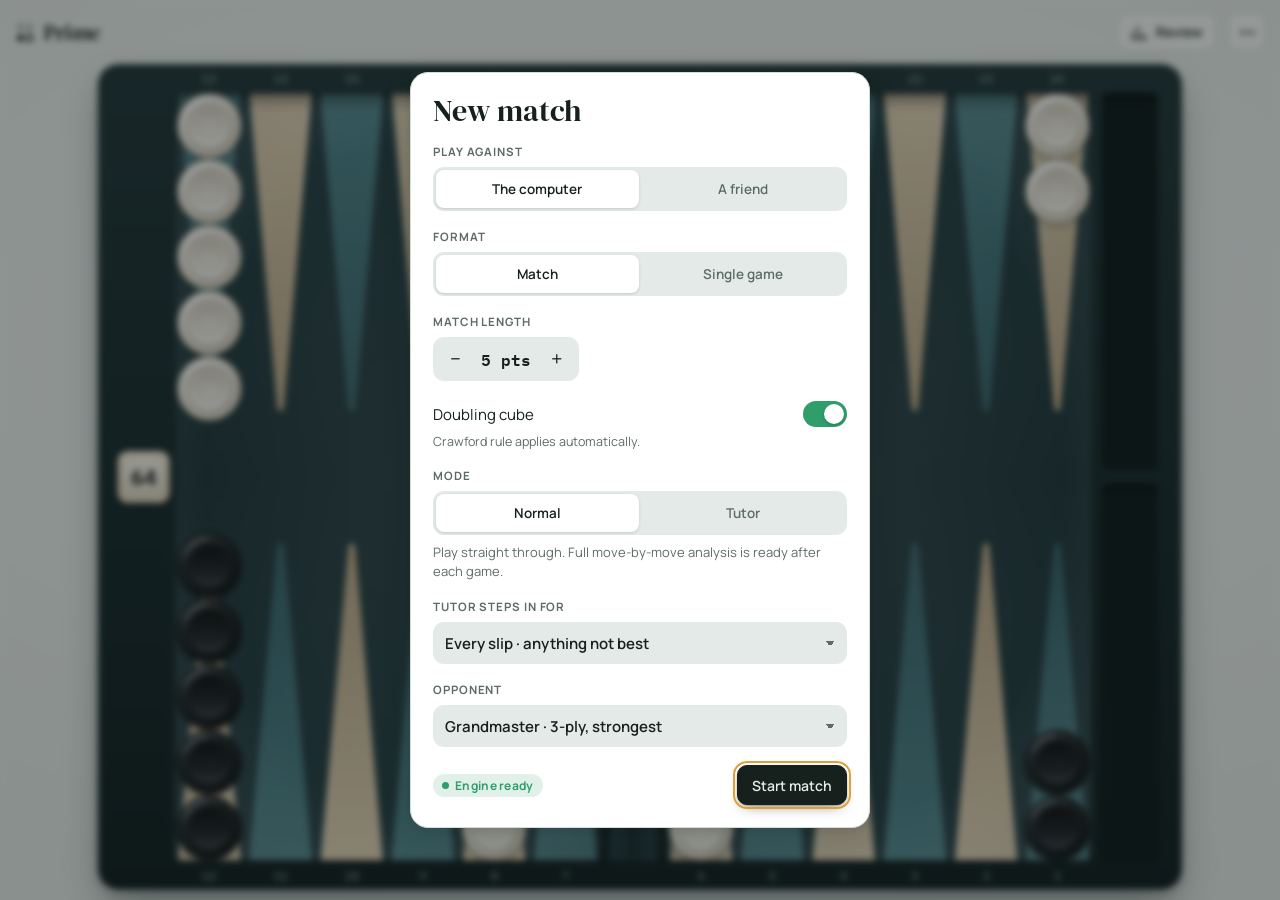
==== commit 5b9ed0ad: "Tutor: choose how picky it is, per match and as a default Four levels (every slip / doubtful and wor" ====
--- a/index.html
+++ b/index.html
@@ -2120,7 +2120,16 @@
     const pi = playedMove ? all.indexOf(playedMove) : -1;
     return { moves: out, played: pi, total: base.total };
   }
-  return { call, moves, get size() { return readyWorkers().length; } };
+  // score a few given moves at full depth for `level` (the tutor uses this to finish a search started early)
+  async function score(opp, me, list, ctx, level) {
+    await started;
+    const S = SEARCH[level], plies = S ? S.plies : 0;
+    const items = list.map(m => ({ move: m.move }));
+    await scoreSplit(opp, me, items, plies, ctx, level);
+    return items;
+  }
+  const depth = (level) => (SEARCH[level] ? SEARCH[level].plies : 0);
+  return { call, moves, score, depth, get size() { return readyWorkers().length; } };
 })();
 /* ===================== HELPERS ===================== */
 const LEVELS = [
@@ -2138,6 +2147,14 @@
   if (loss >= SKILL.doubtful) return 'doubtful';
   return 'good';
 }
+// how picky the tutor is: it steps in when a decision costs at least `min` (equity)
+const TUTOR_LEVELS = [
+  { v: 'any', name: 'Every slip', note: 'anything not best', min: 0.001 },
+  { v: 'doubtful', name: 'Doubtful and worse', note: 'loses 0.04+', min: 0.04 },
+  { v: 'error', name: 'Errors and blunders', note: 'loses 0.08+', min: 0.08 },
+  { v: 'blunder', name: 'Blunders only', note: 'loses 0.16+', min: 0.16 }
+];
+const tutorLevel = (v) => TUTOR_LEVELS.find(t => t.v === v) || TUTOR_LEVELS[0];
 const BAND_LABEL = { good: 'Good', best: 'Best', doubtful: 'Doubtful', error: 'Error', blunder: 'Blunder' };
 function prLabel(pr) {
   if (pr == null || isNaN(pr)) return '';
@@ -2234,9 +2251,10 @@
   del(k) { try { localStorage.removeItem('prime.v1.' + k); } catch (e) { } }
 };
 
-const DEFAULT_SETTINGS = { level: 7, diceHighFirst: true, tutorAny: true, speed: 'normal', diceAnim: true, autoForced: true, autoRoll: true, flip: false, pips: true, sound: true, haptics: true, humanLight: true };
+const DEFAULT_SETTINGS = { level: 7, diceHighFirst: true, tutorLevel: 'any', speed: 'normal', diceAnim: true, autoForced: true, autoRoll: true, flip: false, pips: true, sound: true, haptics: true, humanLight: true };
 let Settings = Object.assign({}, DEFAULT_SETTINGS, Store.get('settings', {}));
 if (!Settings.v2) { Settings.level = 7; Settings.v2 = true; Store.set('settings', Settings); } // Grandmaster is now the default
+if (!Settings.tutorLevel) { Settings.tutorLevel = Settings.tutorAny === false ? 'doubtful' : 'any'; Store.set('settings', Settings); } // was a yes/no switch
 Settings.flip = false; // always: you move from top right round to bottom right
 const SPEEDS = { fast: .6, normal: 1, slow: 1.5 };
 const DICE_MS = 460;   // a throw at normal speed
@@ -2255,6 +2273,7 @@
   let lastBotIds = [];
   let resignOffered = 0;
   let pendingRecord = null; // move record in progress (tutor first attempt)
+  let tutorPre = null;       // {rec, lvl, res: Promise} the tutor's search, started when the dice were rolled
   // Every new match, game, resume or game end bumps the epoch. Long-running turn flows (bot thinking,
   // waiting for a friend, animations) note the epoch when they start and stop if it has moved on, so a
   // flow from a finished or abandoned game can never touch the current one.
@@ -2313,7 +2332,7 @@
         const played = R.toGnubg(rec.subs);
         const res = precomputed || (fg ? await Play.moves(opp, me, rec.dice[0], rec.dice[1], rec.ctx, aLevel(), played)
           : await Engine.call('moves', opp, me, rec.dice[0], rec.dice[1], rec.ctx, aLevel(), played));
-        let pi = precomputed ? 0 : res.played;
+        let pi = precomputed ? (precomputed.played >= 0 ? precomputed.played : 0) : res.played;
         if (pi < 0) pi = 0;
         // best = highest eq among full-ply moves
         let best = res.moves[0];
@@ -2375,7 +2394,7 @@
     epoch++;
     M = {
       id: 'm' + Date.now().toString(36), created: Date.now(), mode: opts.mode, matchTo: opts.matchTo, cubeOn: opts.cubeOn,
-      jacoby: opts.jacoby, level: opts.level, score: [0, 0], crawfordUsed: false, games: [], cur: null, over: false, winner: null,
+      jacoby: opts.jacoby, level: opts.level, tutorLevel: opts.tutorLevel || Settings.tutorLevel, score: [0, 0], crawfordUsed: false, games: [], cur: null, over: false, winner: null,
       opp: opts.opp || 'bot', net: opts.net || null, oppName: opts.oppName || ''
     };
     if (friend()) { M.mode = 'normal'; Net.setHooks(netHooks()); }
@@ -2496,6 +2515,14 @@
     const { me, opp } = sides(0);
     turnInfo = R.turnInfo(me, opp, dice[0], dice[1]);
     pendingRecord = { k: 'move', p: 0, dice: dice.slice(), b: clone(c.b), ctx: ctxFor(0), subs: [] };
+    // tutor: start working out the best move now (while the dice tumble and you think),
+    // so checking your move is instant once you've played it
+    tutorPre = null;
+    if (M.mode === 'tutor' && turnInfo.finals.size > 1) {
+      const rec = pendingRecord, lvl = aLevel();
+      tutorPre = { rec, lvl, res: Play.moves(opp, me, dice[0], dice[1], rec.ctx, lvl) };
+      tutorPre.res.catch(() => { });
+    }
     if (turnInfo.maxTotal === 0) {
       phase = 'auto';
       pendingRecord.forcedNone = true;
@@ -2549,7 +2576,18 @@
     board.drawDice({ p: 0, vals: c.dice[0] === c.dice[1] ? [c.dice[0], c.dice[0], c.dice[0], c.dice[0]] : c.dice.slice(), used: usedFlags(c.dice[0] === c.dice[1] ? [c.dice[0], c.dice[0], c.dice[0], c.dice[0]] : c.dice), order: order.slice() });
     const btns = [];
     if (partial.length) btns.push({ id: 'undo', label: 'Undo', kind: 'ghost', side: 0, slot: 'farleft', w: 100, aria: 'Undo last checker move' });
-    if (turnInfo && partial.length === turnInfo.maxTotal) btns.push({ id: 'done', label: 'Done', kind: 'accent', side: 0, slot: 'farright', w: 100, aria: 'Confirm move' });
+    if (turnInfo && partial.length === turnInfo.maxTotal) {
+      btns.push({ id: 'done', label: 'Done', kind: 'accent', side: 0, slot: 'farright', w: 100, aria: 'Confirm move' });
+      // tutor: your move is complete, so judge it now rather than when you press Done
+      const pre = tutorPre;
+      if (pre && pendingRecord && pre.rec === pendingRecord && !pendingRecord.tutorDone) {
+        const subs = partial.map(x => ({ from: x.from, to: x.to, die: x.die, hit: x.hit })), key = subsKey(subs);
+        if (!pre.judged || pre.judged.key !== key) {
+          pre.judged = { key, p: pre.res.then(res => judgePlayed(pre.rec, subs, res, pre.lvl)) };
+          pre.judged.p.catch(() => { });
+        }
+      }
+    }
     board.drawButtons(btns);
     ui.update && ui.update();
   }
@@ -2646,8 +2684,27 @@
     return commitHuman(false);
   }
 
-  function tutorFlag(loss) { return Settings.tutorAny ? loss > 0.001 : loss >= SKILL.doubtful; }
-
+  function tutorFlag(loss) { return loss >= tutorLevel((M && M.tutorLevel) || Settings.tutorLevel).min; }
+
+  // Finish the tutor's early search for the move you actually played: find it in the list and make sure it
+  // and the best move are judged at full depth, exactly as a search told the played move would do.
+  const subsKey = (subs) => subs.map(x => x.from + '>' + x.to).join(' ');
+  async function judgePlayed(rec, subs, res, lvl) {
+    const me = rec.b[0], opp = rec.b[1];
+    const k = (pairs) => { const x = R.simulatePairs(me, opp, pairs); return R.key(x.me, x.opp); };
+    const want = k(R.toGnubg(subs));
+    const moves = res.moves.map(m => ({ ...m }));
+    const pi = moves.findIndex(m => k(m.move) === want);
+    if (pi < 0) return null;   // shouldn't happen: fall back to a fresh search
+    const full = Play.depth(lvl), need = [];
+    if (pi !== 0 && moves[pi].ply < full) need.push(moves[pi]);
+    if (need.length && moves[0].ply < full) need.push(moves[0]);
+    if (need.length) {
+      const sc = await Play.score(opp, me, need, rec.ctx, lvl);
+      need.forEach((m, i) => { m.eq = sc[i].eq; m.probs = sc[i].probs; m.ply = full; });
+    }
+    return { moves, played: pi, total: res.total };
+  }
   async function commitHuman(forced) {
     const ep = epoch;
     phase = 'committing';
@@ -2659,8 +2716,17 @@
     rec.forced = forced || (turnInfo && turnInfo.finals.size <= 1);
     if (M.mode === 'tutor' && !rec.forced && !rec.forcedNone && !rec.tutorDone) {
       phase = 'tutor';
-      board.drawStatus(0, 'Checking your move');
-      await analyseMove(rec, null, true);
+      const pre = tutorPre && tutorPre.rec === rec && tutorPre.lvl === aLevel() ? tutorPre : null;
+      tutorPre = null;
+      const t = setTimeout(() => { if (!stale(ep)) board.drawStatus(0, 'Checking your move'); }, 150);
+      let res = null;
+      if (pre) {
+        const key = subsKey(rec.subs);
+        try { res = await (pre.judged && pre.judged.key === key ? pre.judged.p : judgePlayed(rec, rec.subs, await pre.res, pre.lvl)); } catch (e) { res = null; }
+      }
+      if (stale(ep)) { clearTimeout(t); return; }
+      await analyseMove(rec, res, true);
+      clearTimeout(t);
       board.drawStatus(0, '');
       if (stale(ep)) return;
       rec.tutorDone = true;
@@ -3624,7 +3690,18 @@
     if (st.format === 'single') return st.cube ? 'One game played for points: you can double and redouble. The game is worth 1, 2 or 3 points times the cube.' : 'One game, no cube: a win is worth 1, a gammon 2, a backgammon 3.';
     return st.cube ? 'Crawford rule applies automatically.' : 'No doubling: each game is worth 1, 2 or 3 points.';
   }
+  // the tutor's pickiness: a dropdown, the same on the new-match screen and in Settings
+  function tutorSelect(id, val) {
+    return `<select class="sel" id="${id}" aria-label="When the tutor steps in">${TUTOR_LEVELS.map(t => `<option value="${t.v}" ${t.v === val ? 'selected' : ''}>${t.name} · ${t.note}</option>`).join('')}</select>`;
+  }
+  function modeNote(mode, tl) {
+    if (mode !== 'tutor') return 'Play straight through. Full move-by-move analysis is ready after each game.';
+    const what = { any: 'any move or cube decision that isn’t the best', doubtful: 'a doubtful move or cube decision, or worse', error: 'an error or a blunder', blunder: 'a blunder' }[tl] || 'any move that isn’t the best';
+    return `Stops you after ${what}, and lets you think again or see the right play.`;
+  }
+  let setupTutor = null;
   function showSetup() {
+    setupTutor = Settings.tutorLevel || 'any';
     const saved = Store.get('current', null);
     const canResume = saved && !saved.over && !saved.friendLeft && saved.cur && (!Game.M || Game.M.id !== saved.id || Game.M.over);
     const hist = Store.get('history', []).slice(0, 4);
@@ -3640,7 +3717,9 @@
         <small id="cubeNote" style="color:var(--muted);font-size:12.5px;margin-top:-4px">${cubeNote(st)}</small>
         <div id="jacWrap" ${st.format === 'single' && st.cube ? '' : 'hidden'}>${toggle('sJac', 'Jacoby rule', 'A gammon or backgammon only counts once the cube has been turned. Off: gammons always count.', st.jacoby)}</div></div>
       <div class="field botonly"><span class="lab">Mode</span>${seg('sMode', [['normal', 'Normal'], ['tutor', 'Tutor']], st.mode)}
-        <small id="modeNote" style="color:var(--muted);font-size:13px;line-height:1.45">${st.mode === 'tutor' ? 'Tells you straight after any move or cube decision that isn’t best, and lets you reassess or see the right play.' : 'Play straight through. Full move-by-move analysis is ready after each game.'}</small></div>
+        <small id="modeNote" style="color:var(--muted);font-size:13px;line-height:1.45">${modeNote(st.mode, setupTutor)}</small></div>
+      <div class="field botonly" id="tutField" ${st.mode === 'tutor' ? '' : 'hidden'}><span class="lab">Tutor steps in for</span>
+        ${tutorSelect('sTutor', setupTutor)}</div>
       <div class="field botonly"><span class="lab">Opponent</span>
         <select class="sel" id="sLevel" aria-label="Opponent strength">${LEVELS.map(l => `<option value="${l.v}" ${Settings.level === l.v ? 'selected' : ''}>${l.name} · ${l.note}</option>`).join('')}</select></div>
       <div class="row botonly" style="justify-content:space-between"><div id="engLine">${engineLine()}</div><button class="btnx primary" id="startBtn" type="button" autofocus>Start ${st.format === 'single' ? 'game' : 'match'}</button></div>
@@ -3670,7 +3749,8 @@
     $('#fJoin').onclick = () => { const c = ($('#fCode').value || '').trim().toUpperCase(); if (c.length < 4) { $('#fNote').textContent = 'Enter the code your friend sent you.'; return; } joinFriend(c, nameNow()); };
     $('#fCode').onkeydown = (e) => { if (e.key === 'Enter') $('#fJoin').click(); };
     wireSeg(card, 'sFormat', (v) => { st.format = v; $('#lenField').hidden = v === 'single'; $('#jacWrap').hidden = !(v === 'single' && st.cube); $('#cubeNote').textContent = cubeNote(st); $('#startBtn').textContent = v === 'single' ? 'Start game' : 'Start match'; });
-    wireSeg(card, 'sMode', (v) => { st.mode = v; $('#modeNote').textContent = v === 'tutor' ? 'Tells you straight after any move or cube decision that isn’t best, and lets you reassess or see the right play.' : 'Play straight through. Full move-by-move analysis is ready after each game.'; });
+    wireSeg(card, 'sMode', (v) => { st.mode = v; $('#modeNote').textContent = modeNote(v, setupTutor); $('#tutField').hidden = v !== 'tutor'; });
+    $('#sTutor').onchange = (e) => { setupTutor = e.target.value; $('#modeNote').textContent = modeNote(st.mode, setupTutor); };
     const setLen = (n) => { st.len = Math.max(1, Math.min(25, n)); $('#lenOut').textContent = st.len + (st.len === 1 ? ' pt' : ' pts'); };
     $('#lenDn').onclick = () => setLen(st.len - (st.len > 3 ? 2 : 1));
     $('#lenUp').onclick = () => setLen(st.len + (st.len >= 3 ? 2 : 1));
@@ -3682,7 +3762,7 @@
       Store.set('setup', st);
       closeCard();
       if (Game.M && Game.M.opp === 'friend') Game.leaveFriend();
-      Game.newMatch({ mode: st.mode, matchTo: st.format === 'single' ? 0 : st.len, cubeOn: st.cube, jacoby: st.format === 'single' && st.cube && st.jacoby, level: Settings.level });
+      Game.newMatch({ mode: st.mode, matchTo: st.format === 'single' ? 0 : st.len, cubeOn: st.cube, jacoby: st.format === 'single' && st.cube && st.jacoby, level: Settings.level, tutorLevel: setupTutor });
     };
     if (canResume) $('#resume').onclick = () => { closeCard(); Game.resume(saved); };
     card.querySelectorAll('[data-hist]').forEach(b => b.onclick = () => { const h = Store.get('history', []).find(x => x.id === b.dataset.hist); if (h) { closeCard(); Review.open(h); } });
@@ -3856,7 +3936,8 @@
     const S = Settings;
     const s = openCard(`<h2>Settings</h2>
       <div class="field"><span class="lab">Opponent</span><select class="sel" id="stLevel" aria-label="Opponent strength">${LEVELS.map(l => `<option value="${l.v}" ${S.level === l.v ? 'selected' : ''}>${l.name} · ${l.note}</option>`).join('')}</select></div>
-      <div class="field"><span class="lab">Tutor flags</span>${seg('stTutor', [['any', 'Any move that isn’t best'], ['doubtful', 'Doubtful or worse']], S.tutorAny ? 'any' : 'doubtful')}</div>
+      <div class="field"><span class="lab">Tutor steps in for</span>${tutorSelect('stTutor', S.tutorLevel)}
+        <small style="color:var(--muted);font-size:12.5px">Your default for new tutor matches. You can change it for each match when you start one.</small></div>
       <div class="field"><span class="lab">Animation speed</span>${seg('stSpeed', [['fast', 'Fast'], ['normal', 'Normal'], ['slow', 'Slow']], S.speed)}</div>
       <div class="field"><span class="lab">Your checkers</span>${seg('stCol', [['1', 'Light'], ['0', 'Dark']], S.humanLight ? '1' : '0')}</div>
       <div class="field">
@@ -3871,7 +3952,7 @@
     const card = s.querySelector('.card');
     const apply = () => { Store.set('settings', Settings); Sound.on = Settings.sound; Game.redraw(); update(); };
     $('#stLevel').onchange = (e) => { S.level = +e.target.value; if (Game.M && !Game.M.over) Game.M.level = S.level; apply(); };
-    wireSeg(card, 'stTutor', v => { S.tutorAny = v === 'any'; apply(); });
+    $('#stTutor').onchange = (e) => { S.tutorLevel = e.target.value; apply(); };
     wireSeg(card, 'stSpeed', v => { S.speed = v; apply(); });
     wireSeg(card, 'stCol', v => { S.humanLight = v === '1'; apply(); });
     $('#stDice').onchange = e => { S.diceAnim = e.target.checked; apply(); };
